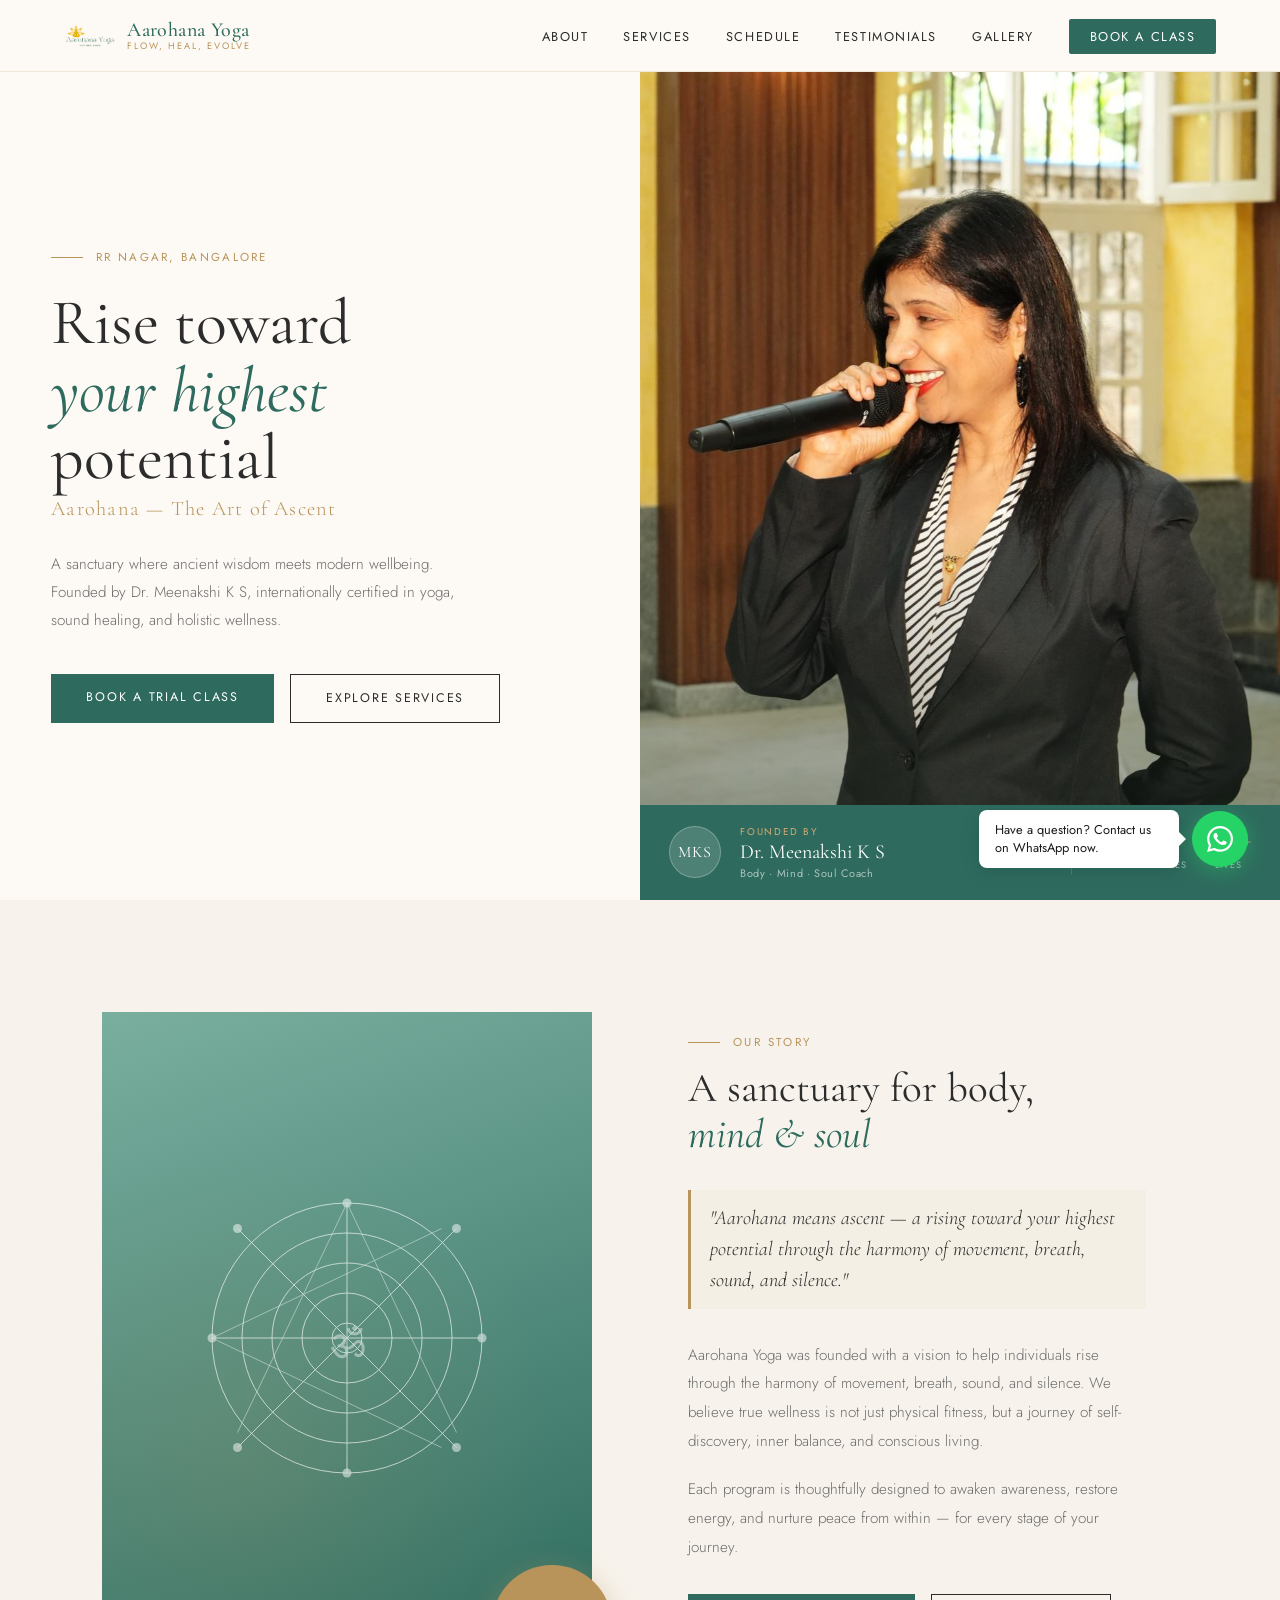
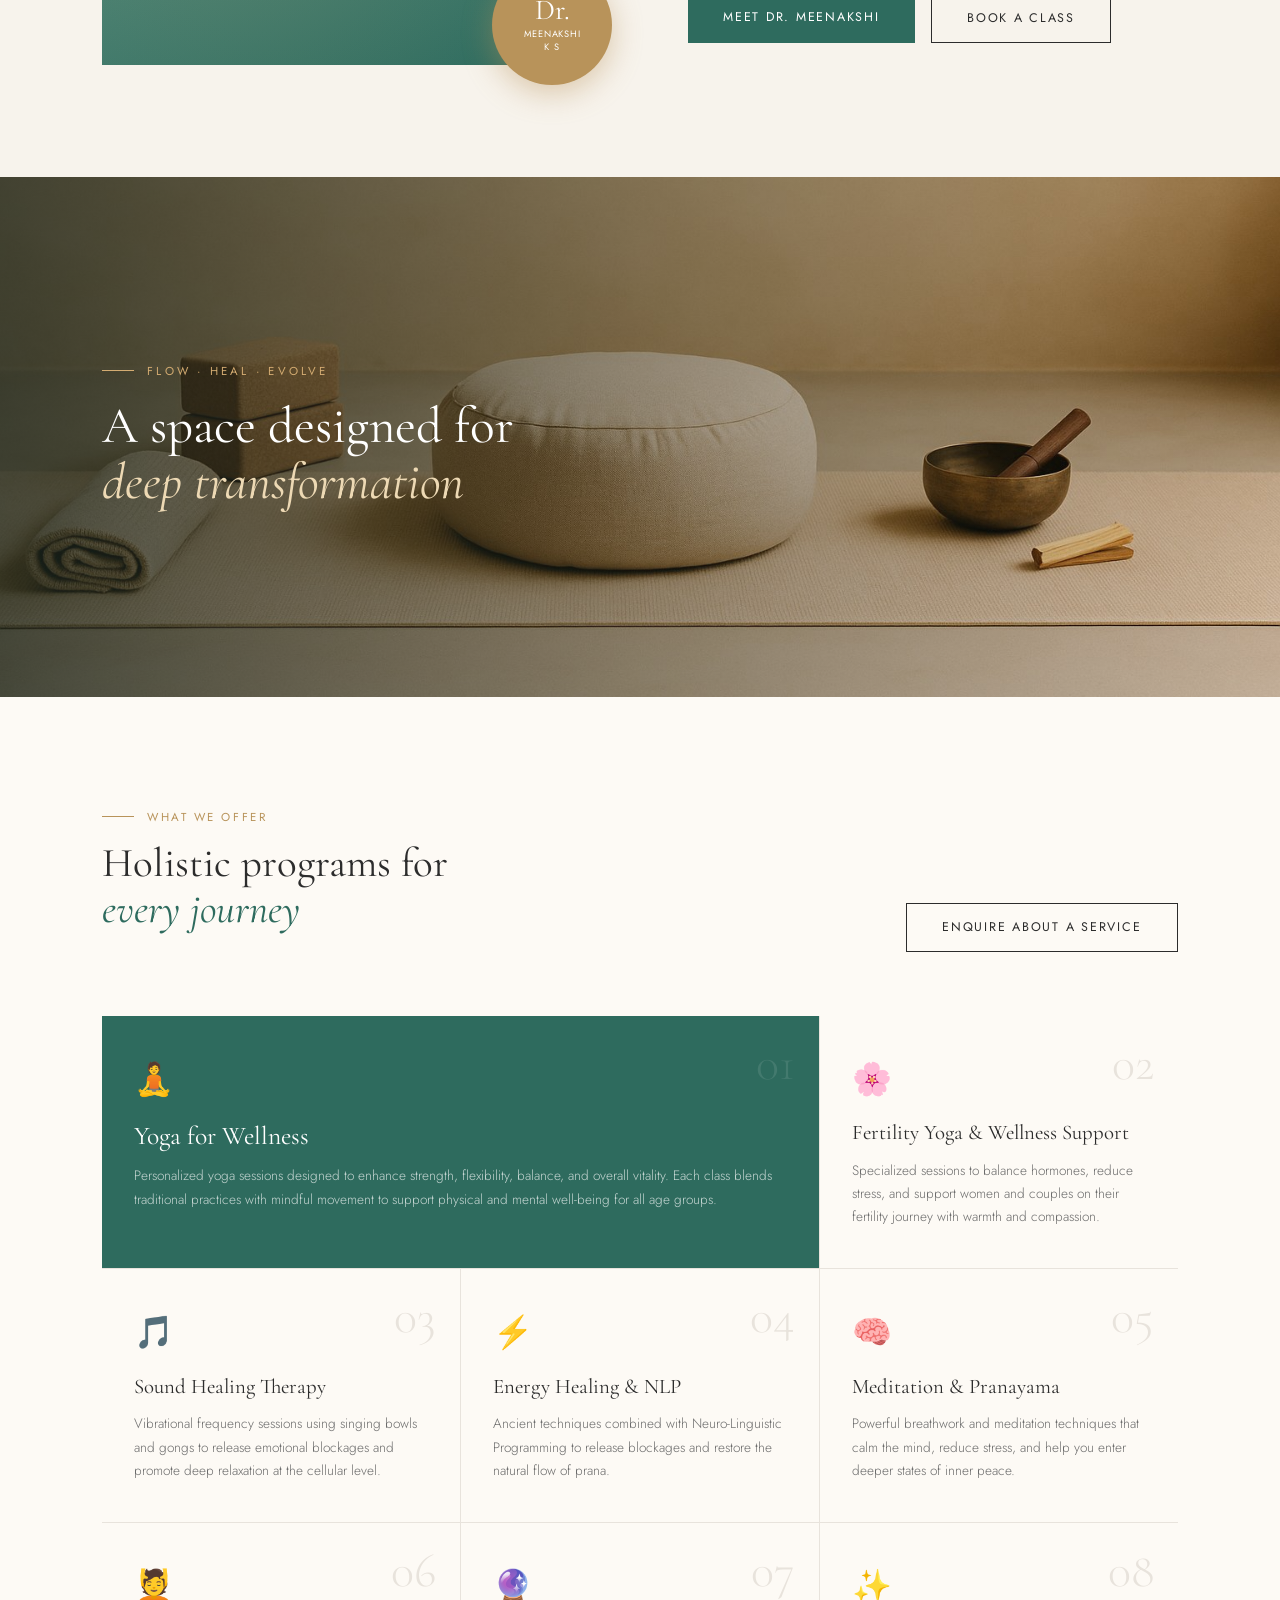
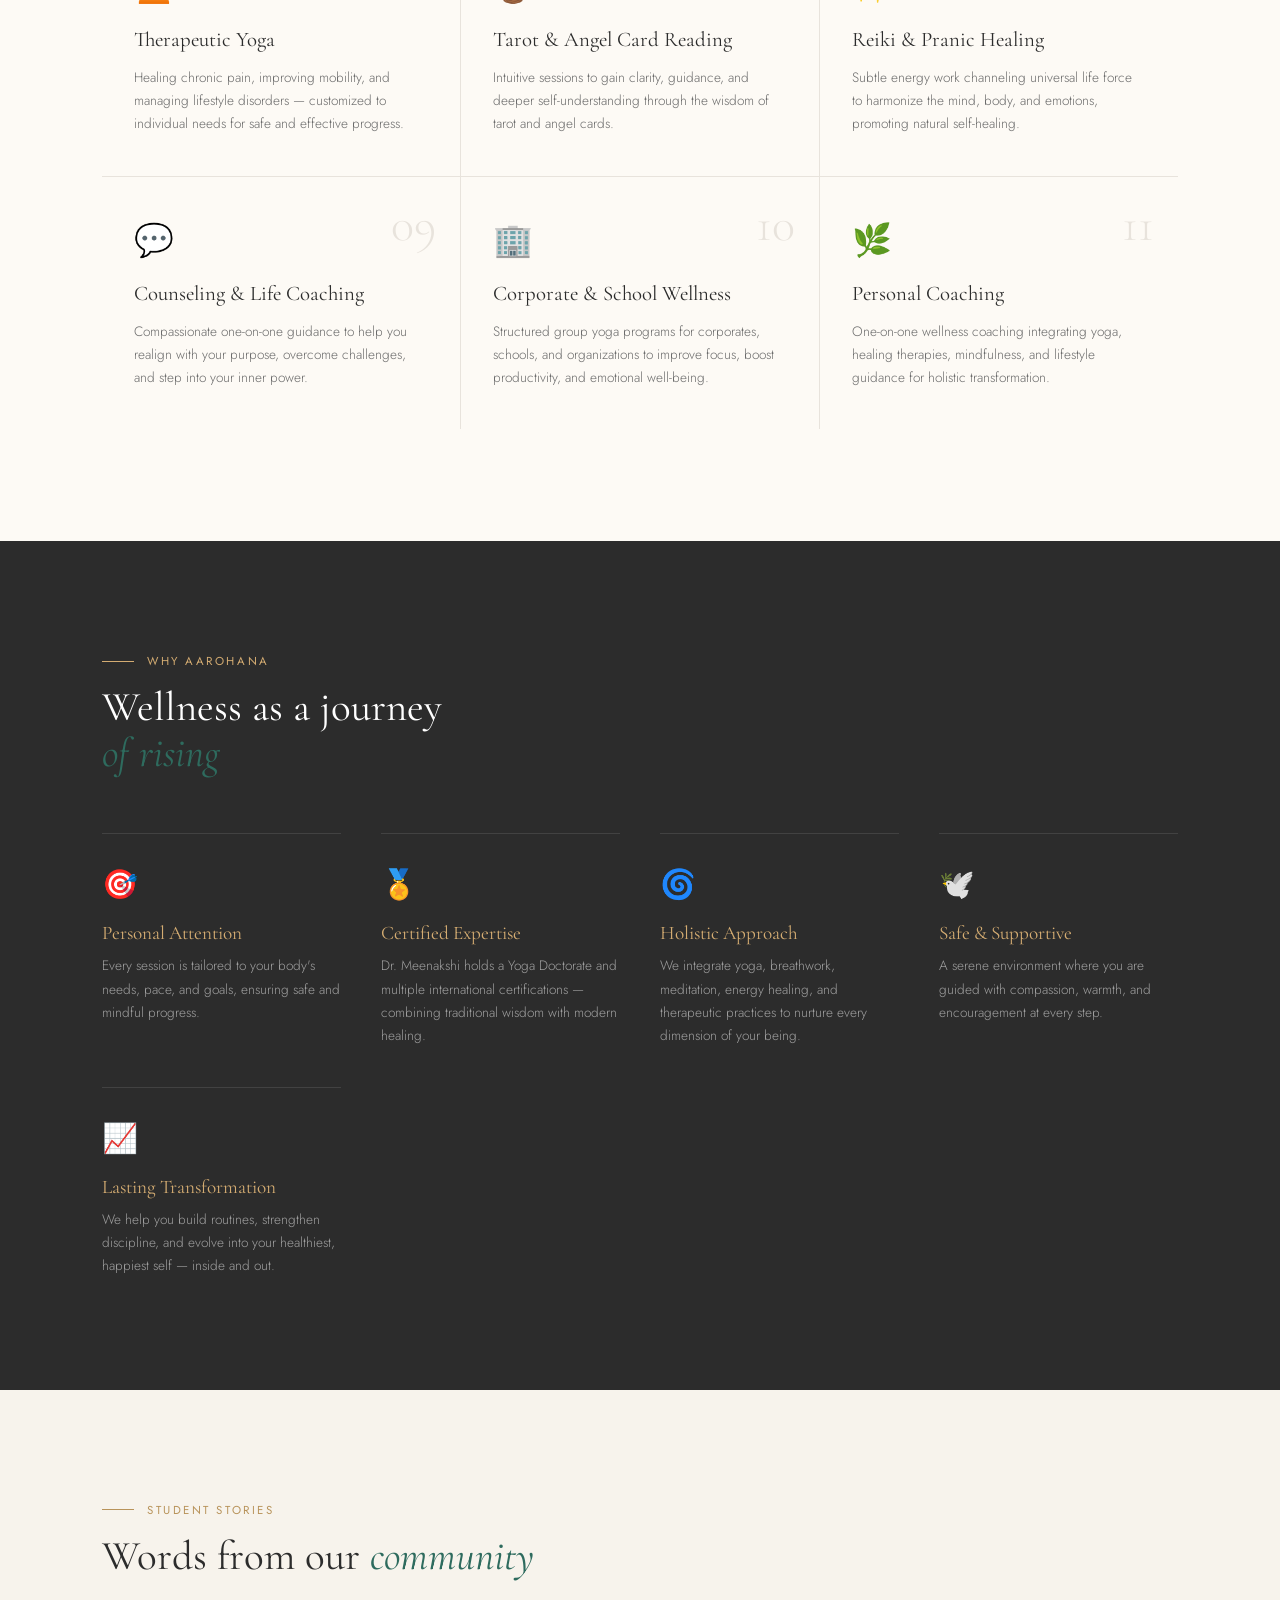
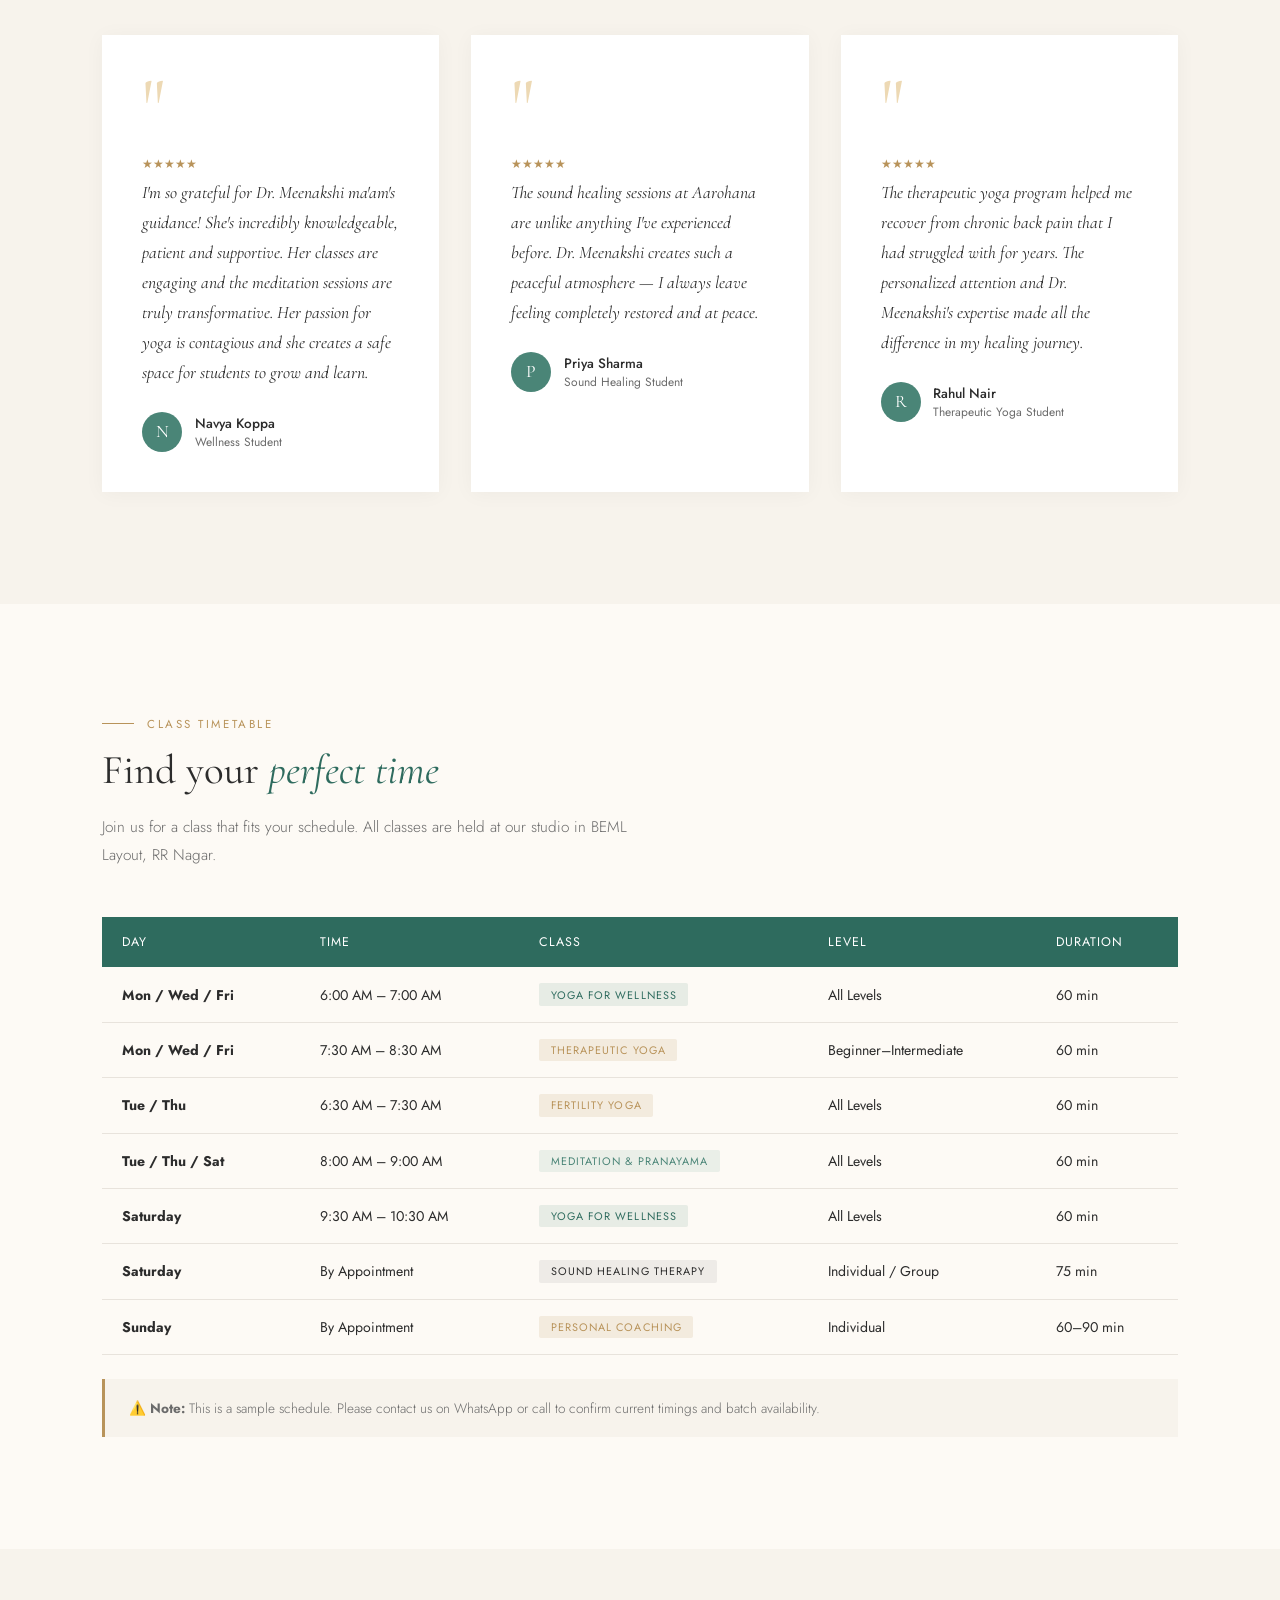
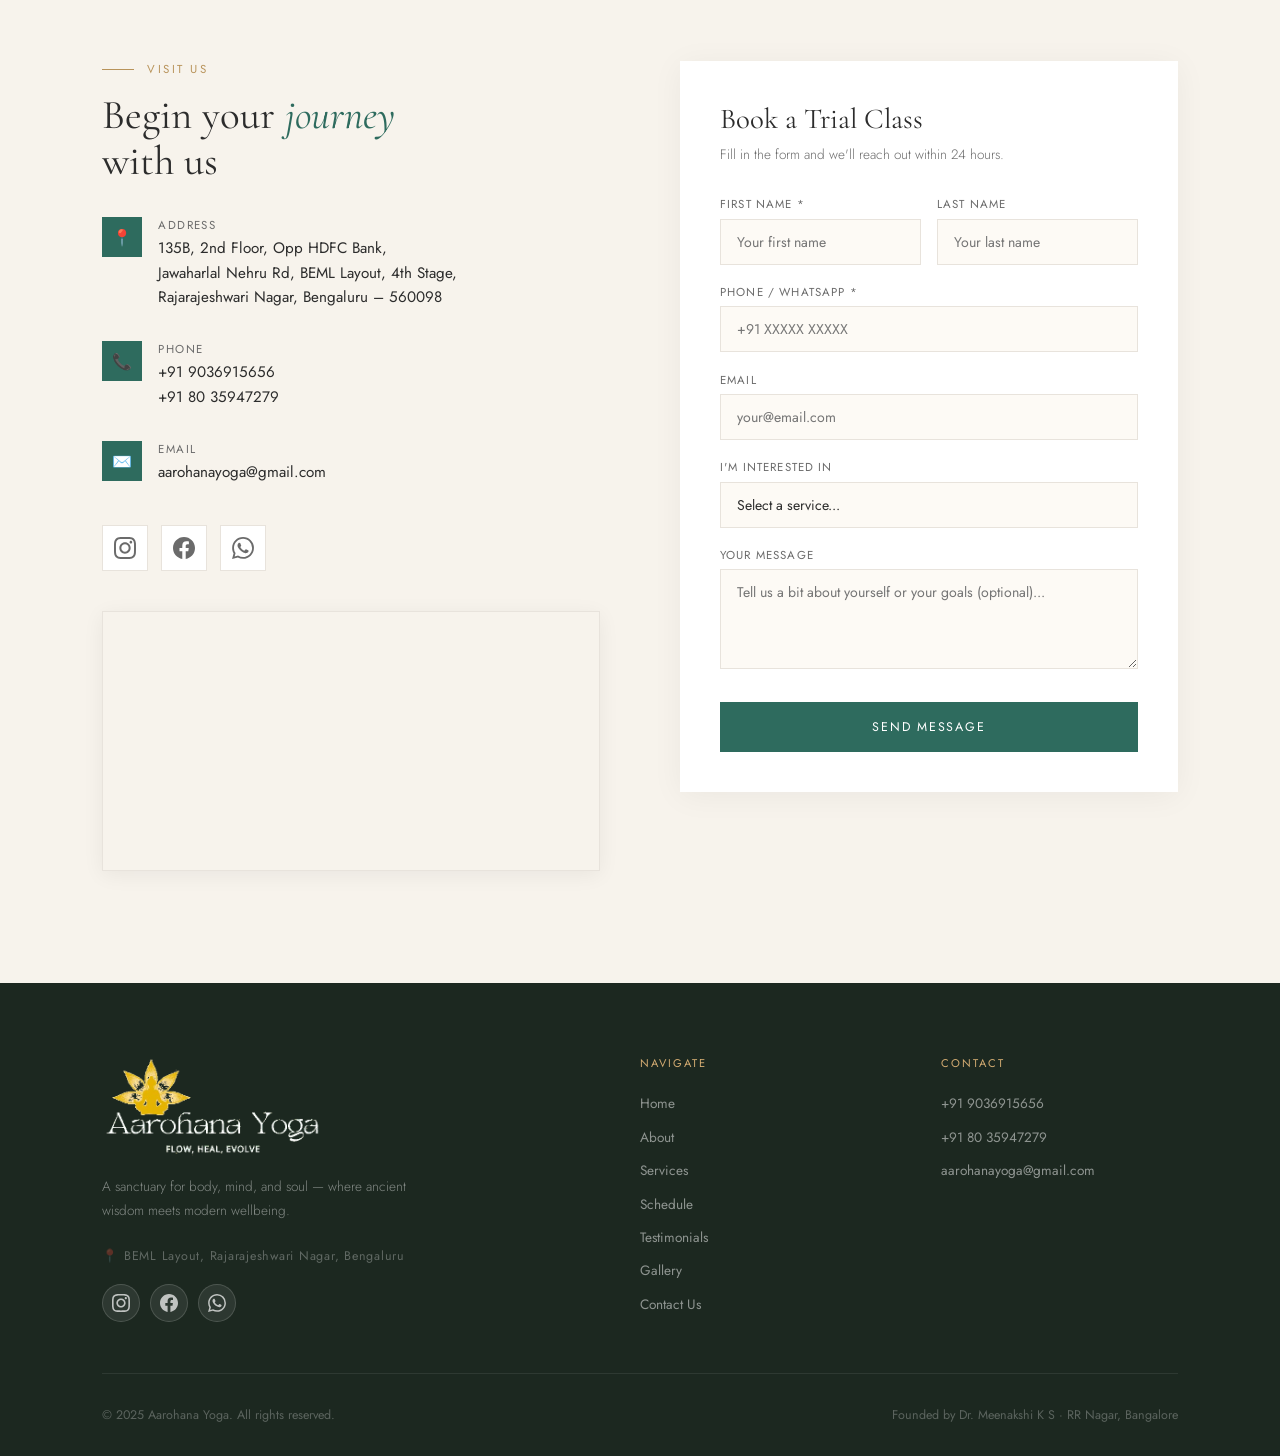
==== index.html @ 57bc8d22 "Add files via upload" ====
<!DOCTYPE html>
<html lang="en">
<head>
  <meta charset="UTF-8" />
  <meta name="viewport" content="width=device-width, initial-scale=1.0"/>
  <title>Aarohana Yoga | Yoga Studio in RR Nagar, Bangalore</title>
  <link rel="icon" type="image/x-icon" href="images/favicon.ico" />
  <link rel="apple-touch-icon" href="images/apple-touch-icon.png" />
  <meta name="description" content="Aarohana Yoga — a sanctuary for body, mind & soul in Rajarajeshwari Nagar, Bangalore. Founded by Dr. Meenakshi K S. Yoga, Sound Healing, Fertility Yoga, Meditation & more."/>
  <link rel="preconnect" href="https://fonts.googleapis.com"/>
  <link rel="preconnect" href="https://fonts.gstatic.com" crossorigin/>
  <link href="https://fonts.googleapis.com/css2?family=Cormorant+Garamond:ital,wght@0,300;0,400;0,500;0,600;1,300;1,400&family=Jost:wght@300;400;500&display=swap" rel="stylesheet"/>
  <link rel="stylesheet" href="css/main.css"/>
  <style>
    /* ── INDEX-SPECIFIC STYLES ── */

    /* HERO */
    #hero {
      min-height: 100vh;
      display: grid;
      grid-template-columns: 1fr 1fr;
      padding-top: 72px;
      position: relative;
      overflow: hidden;
    }
    .hero-left {
      display: flex; flex-direction: column;
      justify-content: center;
      padding: 6% 5% 6% 8%;
      position: relative; z-index: 2;
      background: var(--warm-white);
    }
    .hero-tag {
      font-size: 0.72rem; letter-spacing: 0.2em;
      text-transform: uppercase; color: var(--gold);
      margin-bottom: 1.5rem;
      display: flex; align-items: center; gap: 0.8rem;
    }
    .hero-tag::before { content:''; display:block; width:32px; height:1px; background:var(--gold); }
    .hero-title {
      font-size: clamp(3rem, 5vw, 5.2rem);
      line-height: 1.05; color: var(--charcoal); margin-bottom: 0.3rem;
    }
    .hero-title em { font-style: italic; color: var(--teal); }
    .hero-subtitle {
      font-family: var(--font-serif);
      font-size: clamp(1rem, 1.6vw, 1.4rem);
      color: var(--gold); letter-spacing: 0.06em;
      margin-bottom: 1.8rem; font-weight: 300;
    }
    .hero-desc {
      font-size: 0.95rem; line-height: 1.85;
      color: var(--mid-grey); max-width: 440px;
      margin-bottom: 2.5rem; font-weight: 300;
    }
    .hero-actions { display: flex; gap: 1rem; flex-wrap: wrap; }
    /* Hero right — stacked layout */
    .hero-right {
      position: relative; overflow: hidden;
      display: flex; flex-direction: column;
    }
    .hero-img-top {
      flex: 1; position: relative; overflow: hidden;
      min-height: 0;
    }
    .hero-img-top img {
      width: 100%; height: 100%; object-fit: cover; display: block;
    }
    .hero-img-overlay {
      position: absolute; inset: 0;
      background: linear-gradient(to bottom, transparent 60%, rgba(28,40,32,0.35) 100%);
    }
    .hero-founder-strip {
      background: var(--teal);
      padding: 1.2rem 1.8rem;
      flex-shrink: 0;
    }
    .hero-founder-inner {
      display: flex; align-items: center; gap: 1.2rem;
    }
    .hero-founder-avatar {
      width: 52px; height: 52px; border-radius: 50%;
      background: rgba(255,255,255,0.15);
      display: flex; align-items: center; justify-content: center;
      font-family: var(--font-serif); font-size: 1rem;
      color: white; flex-shrink: 0; letter-spacing: 0.05em;
      border: 1px solid rgba(255,255,255,0.25);
    }
    .hero-founder-info { flex: 1; }
    .hero-founder-label {
      font-size: 0.62rem; letter-spacing: 0.18em;
      text-transform: uppercase; color: var(--gold-light); margin-bottom: 0.15rem;
    }
    .hero-founder-name {
      font-family: var(--font-serif); font-size: 1.25rem;
      color: white; line-height: 1.1;
    }
    .hero-founder-sub {
      font-size: 0.68rem; color: rgba(255,255,255,0.6);
      letter-spacing: 0.06em; margin-top: 0.1rem;
    }
    .hero-founder-stats {
      display: flex; gap: 1.2rem; flex-shrink: 0;
      border-left: 1px solid rgba(255,255,255,0.15);
      padding-left: 1.2rem;
    }
    .hero-stat { text-align: center; }
    .hs-num {
      display: block; font-family: var(--font-serif);
      font-size: 1.3rem; color: var(--gold-light); line-height: 1;
    }
    .hs-lbl {
      font-size: 0.58rem; letter-spacing: 0.1em;
      text-transform: uppercase; color: rgba(255,255,255,0.55);
    }
    @keyframes floatUp {
      from { opacity:0; transform: translateY(20px); }
      to { opacity:1; transform: translateY(0); }
    }

    /* ABOUT */
    #about {
      background: var(--cream);
      display: grid; grid-template-columns: 1fr 1fr;
      gap: 6rem; align-items: center;
      padding: var(--section-pad);
    }
    .about-visual { position: relative; }
    .about-img-frame {
      width: 100%; aspect-ratio: 3/4;
      background: linear-gradient(160deg, var(--teal-light), var(--teal));
      position: relative; overflow: hidden;
      display: flex; align-items: center; justify-content: center;
    }
    .about-img-frame::after {
      content: '';
      position: absolute; inset: 0;
      background: radial-gradient(circle at 30% 70%, rgba(184,147,90,0.15) 0%, transparent 55%);
      pointer-events: none;
    }
    .about-mandala {
      width: 80%; max-width: 360px;
      opacity: 0.55;
      animation: slowSpin 70s linear infinite;
      position: relative; z-index: 2;
    }
    @keyframes slowSpin {
      from { transform: rotate(0deg); }
      to   { transform: rotate(360deg); }
    }
    .about-badge {
      position: absolute; bottom: -20px; right: -20px;
      width: 120px; height: 120px; background: var(--gold);
      border-radius: 50%;
      display: flex; flex-direction: column;
      align-items: center; justify-content: center;
      color: white; text-align: center;
      box-shadow: 0 8px 30px rgba(184,147,90,0.45);
    }
    .about-badge .big { font-family: var(--font-serif); font-size: 1.8rem; line-height: 1; }
    .about-badge .small { font-size: 0.58rem; letter-spacing: 0.08em; text-transform: uppercase; margin-top: 2px; }
    .about-content { padding-right: 2rem; }
    .about-content p {
      font-size: 0.95rem; line-height: 1.9;
      color: var(--mid-grey); margin-bottom: 1.2rem; font-weight: 300;
    }
    .about-highlight {
      border-left: 3px solid var(--gold);
      padding: 0.8rem 1.2rem; margin: 2rem 0;
      background: rgba(184,147,90,0.05);
    }
    .about-highlight p {
      font-family: var(--font-serif); font-size: 1.25rem;
      font-style: italic; color: var(--charcoal); line-height: 1.55; margin: 0;
    }

    /* SERVICES */
    #services { padding: var(--section-pad); background: var(--warm-white); }
    .services-header {
      display: flex; justify-content: space-between;
      align-items: flex-end; margin-bottom: 4rem;
    }
    .services-grid {
      display: grid; grid-template-columns: repeat(3, 1fr);
      gap: 1.5px; background: var(--light-grey);
    }
    .service-card {
      background: var(--warm-white); padding: 2.5rem 2rem;
      position: relative; overflow: hidden; transition: all 0.4s; cursor: default;
    }
    .service-card::before {
      content: ''; position: absolute; bottom: 0; left: 0;
      width: 0; height: 3px; background: var(--gold); transition: width 0.4s;
    }
    .service-card:hover { background: var(--cream); transform: translateY(-3px); box-shadow: 0 12px 40px rgba(0,0,0,0.07); }
    .service-card:hover::before { width: 100%; }
    .service-icon { font-size: 2rem; margin-bottom: 1.2rem; display: block; }
    .service-num {
      position: absolute; top: 1.5rem; right: 1.5rem;
      font-family: var(--font-serif); font-size: 3rem;
      color: var(--light-grey); font-weight: 300; line-height: 1; transition: color 0.4s;
    }
    .service-card:hover .service-num { color: var(--gold-pale); }
    .service-name {
      font-family: var(--font-serif); font-size: 1.3rem;
      color: var(--charcoal); margin-bottom: 0.8rem; line-height: 1.2;
    }
    .service-desc { font-size: 0.85rem; line-height: 1.7; color: var(--mid-grey); font-weight: 300; }
    .service-featured { grid-column: span 2; background: var(--teal); }
    .service-featured .service-name { color: white; font-size: 1.6rem; }
    .service-featured .service-desc { color: rgba(255,255,255,0.72); }
    .service-featured .service-num { color: rgba(255,255,255,0.1); }
    .service-featured:hover { background: var(--teal); transform: translateY(-3px); }
    .service-featured::before { background: var(--gold); }

    /* WHY */
    #why { padding: var(--section-pad); background: var(--charcoal); color: white; }
    #why .section-title { color: white; }
    #why .section-tag { color: var(--gold-light); }
    #why .section-tag::before { background: var(--gold-light); }
    .why-grid { display: grid; grid-template-columns: repeat(auto-fit, minmax(220px,1fr)); gap: 2.5rem; margin-top: 3.5rem; }
    .why-item { border-top: 1px solid rgba(255,255,255,0.1); padding-top: 1.8rem; }
    .why-icon { font-size: 1.8rem; margin-bottom: 1rem; display: block; }
    .why-title { font-family: var(--font-serif); font-size: 1.2rem; color: var(--gold-light); margin-bottom: 0.6rem; }
    .why-desc { font-size: 0.85rem; line-height: 1.7; color: rgba(255,255,255,0.55); font-weight: 300; }

    /* TESTIMONIALS */
    #testimonials { padding: var(--section-pad); background: var(--cream); }
    .testimonials-grid { display: grid; grid-template-columns: repeat(auto-fit, minmax(300px,1fr)); gap: 2rem; margin-top: 3.5rem; }
    .testimonial-card {
      background: white; padding: 2.5rem;
      box-shadow: 0 2px 20px rgba(0,0,0,0.04); transition: box-shadow 0.3s;
    }
    .testimonial-card:hover { box-shadow: 0 8px 40px rgba(0,0,0,0.08); }
    .quote-mark {
      font-family: var(--font-serif); font-size: 5rem;
      color: var(--gold-pale); line-height: 0.8; margin-bottom: 1rem; display: block;
    }
    .testimonial-text {
      font-family: var(--font-serif); font-size: 1.1rem;
      font-style: italic; line-height: 1.7; color: var(--charcoal); margin-bottom: 1.5rem;
    }
    .testimonial-author { display: flex; align-items: center; gap: 0.8rem; }
    .author-avatar {
      width: 40px; height: 40px; border-radius: 50%;
      background: var(--teal-mid);
      display: flex; align-items: center; justify-content: center;
      color: white; font-family: var(--font-serif); font-size: 1.1rem;
    }
    .author-name { font-size: 0.85rem; font-weight: 500; color: var(--charcoal); }
    .author-tag { font-size: 0.75rem; color: var(--mid-grey); }
    .stars { color: var(--gold); font-size: 0.75rem; margin-bottom: 0.3rem; }

    /* SCHEDULE */
    #schedule { padding: var(--section-pad); background: var(--warm-white); }
    .schedule-table { width: 100%; border-collapse: collapse; margin-top: 3rem; font-size: 0.88rem; }
    .schedule-table th {
      background: var(--teal); color: white; padding: 1rem 1.2rem;
      text-align: left; font-family: var(--font-sans); font-weight: 400;
      letter-spacing: 0.08em; font-size: 0.78rem; text-transform: uppercase;
    }
    .schedule-table td { padding: 1rem 1.2rem; border-bottom: 1px solid var(--light-grey); color: var(--charcoal); }
    .schedule-table tr:hover td { background: var(--cream); }
    .schedule-badge {
      display: inline-block; padding: 0.2rem 0.7rem;
      font-size: 0.68rem; letter-spacing: 0.1em; text-transform: uppercase; border-radius: 2px;
    }
    .badge-general    { background: rgba(46,107,94,0.1);  color: var(--teal); }
    .badge-therapeutic{ background: rgba(184,147,90,0.15); color: var(--gold); }
    .badge-meditation { background: rgba(74,133,119,0.1);  color: var(--teal-mid); }
    .badge-fertility  { background: rgba(184,147,90,0.15); color: var(--gold); }
    .badge-sound      { background: rgba(44,44,44,0.07);   color: var(--charcoal); }
    .schedule-note {
      margin-top: 1.5rem; padding: 1.2rem 1.5rem;
      background: var(--cream); border-left: 3px solid var(--gold);
      font-size: 0.85rem; color: var(--mid-grey); font-weight: 300;
    }

    /* CONTACT */
    #contact {
      padding: var(--section-pad); background: var(--cream);
      display: grid; grid-template-columns: 1fr 1fr; gap: 5rem; align-items: start;
    }
    .contact-info-item { display: flex; gap: 1rem; margin-bottom: 2rem; align-items: flex-start; }
    .contact-icon {
      width: 40px; height: 40px; background: var(--teal);
      display: flex; align-items: center; justify-content: center;
      color: white; font-size: 1rem; flex-shrink: 0;
    }
    .contact-label { font-size: 0.72rem; letter-spacing: 0.12em; text-transform: uppercase; color: var(--mid-grey); margin-bottom: 0.2rem; }
    .contact-value { font-size: 0.95rem; color: var(--charcoal); line-height: 1.6; }
    .contact-value a { color: var(--charcoal); text-decoration: none; transition: color 0.3s; }
    .contact-value a:hover { color: var(--gold); }
    .contact-social { display: flex; gap: 0.8rem; margin-top: 2.5rem; }
    .social-btn {
      width: 46px; height: 46px; background: white;
      display: flex; align-items: center; justify-content: center;
      text-decoration: none; transition: all 0.3s;
      border: 1px solid var(--light-grey);
      color: var(--mid-grey);
    }
    .social-btn:hover { transform: translateY(-3px); box-shadow: 0 6px 20px rgba(0,0,0,0.12); }
    .social-instagram:hover { background: #E1306C; color: white; border-color: #E1306C; }
    .social-facebook:hover  { background: #1877F2; color: white; border-color: #1877F2; }
    .social-whatsapp:hover  { background: #25D366; color: white; border-color: #25D366; }
    .map-embed { margin-top: 2.5rem; height: 260px; overflow: hidden; border: 1px solid var(--light-grey); box-shadow: 0 4px 20px rgba(0,0,0,0.06); }
    .contact-form { background: white; padding: 2.5rem; box-shadow: 0 4px 30px rgba(0,0,0,0.05); }
    .form-title { font-family: var(--font-serif); font-size: 1.8rem; color: var(--charcoal); margin-bottom: 0.5rem; }
    .form-subtitle { font-size: 0.85rem; color: var(--mid-grey); margin-bottom: 2rem; font-weight: 300; }
    .form-row { display: grid; grid-template-columns: 1fr 1fr; gap: 1rem; }
    .form-group { margin-bottom: 1.2rem; }
    .form-group label { display: block; font-size: 0.72rem; letter-spacing: 0.1em; text-transform: uppercase; color: var(--mid-grey); margin-bottom: 0.4rem; }
    .form-group input,
    .form-group select,
    .form-group textarea {
      width: 100%; padding: 0.75rem 1rem;
      border: 1px solid var(--light-grey); background: var(--warm-white);
      font-family: var(--font-sans); font-size: 0.88rem; color: var(--charcoal);
      outline: none; transition: border-color 0.3s; appearance: none;
    }
    .form-group input:focus,
    .form-group select:focus,
    .form-group textarea:focus { border-color: var(--teal-mid); }
    .form-group textarea { resize: vertical; min-height: 100px; }
    .form-submit {
      width: 100%; background: var(--teal); color: white; padding: 1rem;
      font-family: var(--font-sans); font-size: 0.78rem; letter-spacing: 0.14em;
      text-transform: uppercase; border: none; cursor: pointer; transition: background 0.3s; margin-top: 0.5rem;
    }
    .form-submit:hover { background: var(--gold); }

    /* RESPONSIVE */
    @media (max-width: 900px) {
      #hero { grid-template-columns: 1fr; min-height: auto; }
      .hero-right { height: auto; }
      .hero-img-top { height: 320px; }
      .hero-founder-stats { display: none; }
      .hero-left { padding: 3rem 5%; }
      #about { grid-template-columns: 1fr; gap: 3rem; padding: var(--section-pad-sm); }
      .about-visual { max-width: 320px; }
      .about-content { padding-right: 0; }
      #contact { grid-template-columns: 1fr; }
      .services-grid { grid-template-columns: 1fr 1fr; }
      .service-featured { grid-column: span 2; }
      .services-header { flex-direction: column; align-items: flex-start; gap: 1.5rem; }
      #services, #why, #testimonials, #schedule, #contact { padding: var(--section-pad-sm); }
    }
    @media (max-width: 600px) {
      .services-grid { grid-template-columns: 1fr; }
      .service-featured { grid-column: span 1; }
      .form-row { grid-template-columns: 1fr; }
      .hero-stats { display: none; }
    }

    /* About mandala */
    .about-mandala {
      width: 75%;
      max-width: 300px;
      opacity: 0.7;
      animation: slowRotate 60s linear infinite;
      position: relative;
      z-index: 2;
    }
    @keyframes slowRotate {
      from { transform: rotate(0deg); }
      to   { transform: rotate(360deg); }
    }

    /* Lifestyle banner */
    .lifestyle-banner {
      position: relative;
      height: 520px;
      overflow: hidden;
    }
    .lifestyle-banner img {
      width: 100%;
      height: 100%;
      object-fit: cover;
      object-position: center 60%;
      display: block;
    }
    .lifestyle-banner-overlay {
      position: absolute;
      inset: 0;
      background: linear-gradient(
        to right,
        rgba(28, 40, 32, 0.72) 0%,
        rgba(28, 40, 32, 0.35) 50%,
        rgba(28, 40, 32, 0.05) 100%
      );
      display: flex;
      align-items: center;
      padding: 0 8%;
    }
    .lifestyle-banner-text { max-width: 520px; }
    .banner-tag {
      font-size: 0.72rem;
      letter-spacing: 0.28em;
      text-transform: uppercase;
      color: var(--gold-light);
      margin-bottom: 1.2rem;
      display: flex;
      align-items: center;
      gap: 0.8rem;
    }
    .banner-tag::before {
      content: '';
      display: block;
      width: 32px;
      height: 1px;
      background: var(--gold-light);
    }
    .banner-title {
      font-family: var(--font-serif);
      font-size: clamp(2.2rem, 4vw, 3.8rem);
      color: white;
      line-height: 1.1;
    }
    .banner-title em {
      font-style: italic;
      color: var(--gold-pale);
    }
    @media (max-width: 900px) {
      .lifestyle-banner { height: 360px; }
      .lifestyle-banner-overlay { padding: 0 5%; }
    }
    @media (max-width: 600px) {
      .lifestyle-banner { height: 280px; }
      .banner-title { font-size: 1.8rem; }
    }
    /* WhatsApp float */
    .wa-wrapper {
      position: fixed;
      bottom: 2rem; right: 2rem;
      z-index: 999;
      display: flex;
      align-items: center;
      gap: 0;
    }
    .wa-float {
      width: 56px; height: 56px;
      background: #25D366;
      border-radius: 50%;
      display: flex; align-items: center; justify-content: center;
      text-decoration: none;
      box-shadow: 0 4px 20px rgba(37,211,102,0.4);
      transition: transform 0.3s, box-shadow 0.3s;
      animation: waPulse 2.5s infinite;
      flex-shrink: 0;
      position: relative;
      z-index: 2;
    }
    .wa-float:hover { transform: scale(1.1); box-shadow: 0 6px 28px rgba(37,211,102,0.55); animation: none; }
    @keyframes waPulse {
      0%, 100% { box-shadow: 0 4px 20px rgba(37,211,102,0.4); }
      50%       { box-shadow: 0 4px 32px rgba(37,211,102,0.65); }
    }
    /* Tooltip bubble */
    .wa-tooltip {
      position: relative;
      background: white;
      color: #1a1a1a;
      font-family: 'Jost', sans-serif;
      font-size: 0.8rem;
      font-weight: 400;
      line-height: 1.4;
      padding: 0.7rem 1rem;
      border-radius: 8px;
      box-shadow: 0 4px 20px rgba(0,0,0,0.12);
      max-width: 200px;
      margin-right: 0.8rem;
      opacity: 0;
      transform: translateX(10px);
      pointer-events: none;
      transition: opacity 0.4s ease, transform 0.4s ease;
    }
    .wa-tooltip.visible {
      opacity: 1;
      transform: translateX(0);
    }
    .wa-tooltip-arrow {
      position: absolute;
      right: -7px;
      top: 50%;
      transform: translateY(-50%);
      width: 0; height: 0;
      border-top: 7px solid transparent;
      border-bottom: 7px solid transparent;
      border-left: 7px solid white;
    }
  </style>
</head>
<body>

<nav id="navbar">
  <a href="index.html" class="nav-logo">
    <img src="[data-uri]" alt="Aarohana Yoga" />
    <div class="nav-brand-text">
      <span class="nav-brand-name">Aarohana Yoga</span>
      <span class="nav-brand-tagline">Flow, Heal, Evolve</span>
    </div>
  </a>
  <ul class="nav-links">
    <li><a href="pages/about.html">About</a></li>
    <li><a href="index.html#services">Services</a></li>
    <li><a href="index.html#schedule">Schedule</a></li>
    <li><a href="index.html#testimonials">Testimonials</a></li>
    <li><a href="pages/gallery.html">Gallery</a></li>
    <li><a href="index.html#contact" class="nav-cta">Book a Class</a></li>
  </ul>
  <div class="hamburger" id="hamburger"><span></span><span></span><span></span></div>
</nav>
<div class="mobile-menu" id="mobileMenu">
  <a href="index.html">Home</a>
  <a href="pages/about.html">About</a>
  <a href="index.html#services">Services</a>
  <a href="index.html#schedule">Schedule</a>
  <a href="index.html#testimonials">Testimonials</a>
  <a href="pages/gallery.html">Gallery</a>
  <a href="index.html#contact">Book a Class</a>
</div>

<!-- HERO -->
<section id="hero">
  <div class="hero-left">
    <div class="hero-tag">RR Nagar, Bangalore</div>
    <h1 class="hero-title">Rise toward<br><em>your highest</em><br>potential</h1>
    <p class="hero-subtitle">Aarohana — The Art of Ascent</p>
    <p class="hero-desc">A sanctuary where ancient wisdom meets modern wellbeing. Founded by Dr. Meenakshi K S, internationally certified in yoga, sound healing, and holistic wellness.</p>
    <div class="hero-actions">
      <a href="#contact" class="btn-primary">Book a Trial Class</a>
      <a href="#services" class="btn-outline">Explore Services</a>
    </div>
  </div>
  <div class="hero-right">
    <!-- Top: lifestyle hero image -->
    <div class="hero-img-top">
      <img src="images/meenakshi.jpeg" alt="Aarohana Yoga healing environment" />
      <div class="hero-img-overlay"></div>
    </div>
    <!-- Bottom: founder card -->
    <div class="hero-founder-strip">
      <div class="hero-founder-inner">
        <div class="hero-founder-avatar">MKS</div>
        <div class="hero-founder-info">
          <div class="hero-founder-label">Founded by</div>
          <div class="hero-founder-name">Dr. Meenakshi K S</div>
          <div class="hero-founder-sub">Body · Mind · Soul Coach</div>
        </div>
        <div class="hero-founder-stats">
          <div class="hero-stat"><span class="hs-num">25+</span><span class="hs-lbl">Years</span></div>
          <div class="hero-stat"><span class="hs-num">11</span><span class="hs-lbl">Services</span></div>
          <div class="hero-stat"><span class="hs-num">1000+</span><span class="hs-lbl">Lives</span></div>
        </div>
      </div>
    </div>
  </div>
</section>

<!-- ABOUT -->
<section id="about">
  <div class="about-visual reveal">
    <div class="about-img-frame">
      <svg class="about-mandala" viewBox="0 0 200 200" xmlns="http://www.w3.org/2000/svg">
        <circle cx="100" cy="100" r="90" fill="none" stroke="white" stroke-width="0.6"/>
        <circle cx="100" cy="100" r="70" fill="none" stroke="white" stroke-width="0.6"/>
        <circle cx="100" cy="100" r="50" fill="none" stroke="white" stroke-width="0.6"/>
        <circle cx="100" cy="100" r="30" fill="none" stroke="white" stroke-width="0.6"/>
        <circle cx="100" cy="100" r="10" fill="none" stroke="white" stroke-width="0.6"/>
        <line x1="100" y1="10" x2="100" y2="190" stroke="white" stroke-width="0.6"/>
        <line x1="10" y1="100" x2="190" y2="100" stroke="white" stroke-width="0.6"/>
        <line x1="27" y1="27" x2="173" y2="173" stroke="white" stroke-width="0.6"/>
        <line x1="173" y1="27" x2="27" y2="173" stroke="white" stroke-width="0.6"/>
        <line x1="100" y1="10" x2="173" y2="163" stroke="white" stroke-width="0.4"/>
        <line x1="100" y1="10" x2="27" y2="163" stroke="white" stroke-width="0.4"/>
        <line x1="10" y1="100" x2="163" y2="27" stroke="white" stroke-width="0.4"/>
        <line x1="10" y1="100" x2="163" y2="173" stroke="white" stroke-width="0.4"/>
        <circle cx="100" cy="10" r="3" fill="white" opacity="0.7"/>
        <circle cx="100" cy="190" r="3" fill="white" opacity="0.7"/>
        <circle cx="10" cy="100" r="3" fill="white" opacity="0.7"/>
        <circle cx="190" cy="100" r="3" fill="white" opacity="0.7"/>
        <circle cx="27" cy="27" r="3" fill="white" opacity="0.7"/>
        <circle cx="173" cy="27" r="3" fill="white" opacity="0.7"/>
        <circle cx="27" cy="173" r="3" fill="white" opacity="0.7"/>
        <circle cx="173" cy="173" r="3" fill="white" opacity="0.7"/>
        <text x="100" y="113" text-anchor="middle" font-size="28" font-family="serif" fill="white" opacity="0.6">ॐ</text>
      </svg>
    </div>
    <div class="about-badge">
      <span class="big">Dr.</span>
      <span class="small">Meenakshi<br>K S</span>
    </div>
  </div>
  <div class="about-content reveal">
    <div class="section-tag">Our Story</div>
    <h2 class="section-title">A sanctuary for body,<br><em>mind & soul</em></h2>
    <div class="about-highlight">
      <p>"Aarohana means ascent — a rising toward your highest potential through the harmony of movement, breath, sound, and silence."</p>
    </div>
    <p>Aarohana Yoga was founded with a vision to help individuals rise through the harmony of movement, breath, sound, and silence. We believe true wellness is not just physical fitness, but a journey of self-discovery, inner balance, and conscious living.</p>
    <p>Each program is thoughtfully designed to awaken awareness, restore energy, and nurture peace from within — for every stage of your journey.</p>
    <div style="display:flex; gap:1rem; flex-wrap:wrap; margin-top:2rem;">
      <a href="pages/about.html" class="btn-primary">Meet Dr. Meenakshi</a>
      <a href="#contact" class="btn-outline">Book a Class</a>
    </div>
  </div>
</section>

<!-- LIFESTYLE BANNER -->
<div class="lifestyle-banner">
  <img src="images/hero-lifestyle.png" alt="Aarohana Yoga — healing environment" />
  <div class="lifestyle-banner-overlay">
    <div class="lifestyle-banner-text reveal">
      <div class="banner-tag">Flow · Heal · Evolve</div>
      <h2 class="banner-title">A space designed for<br><em>deep transformation</em></h2>
    </div>
  </div>
</div>

<!-- SERVICES -->
<section id="services">
  <div class="services-header reveal">
    <div>
      <div class="section-tag">What We Offer</div>
      <h2 class="section-title">Holistic programs for<br><em>every journey</em></h2>
    </div>
    <a href="#contact" class="btn-outline">Enquire About a Service</a>
  </div>
  <div class="services-grid reveal">
    <div class="service-card service-featured">
      <span class="service-num">01</span>
      <span class="service-icon">🧘</span>
      <div class="service-name">Yoga for Wellness</div>
      <p class="service-desc">Personalized yoga sessions designed to enhance strength, flexibility, balance, and overall vitality. Each class blends traditional practices with mindful movement to support physical and mental well-being for all age groups.</p>
    </div>
    <div class="service-card"><span class="service-num">02</span><span class="service-icon">🌸</span><div class="service-name">Fertility Yoga & Wellness Support</div><p class="service-desc">Specialized sessions to balance hormones, reduce stress, and support women and couples on their fertility journey with warmth and compassion.</p></div>
    <div class="service-card"><span class="service-num">03</span><span class="service-icon">🎵</span><div class="service-name">Sound Healing Therapy</div><p class="service-desc">Vibrational frequency sessions using singing bowls and gongs to release emotional blockages and promote deep relaxation at the cellular level.</p></div>
    <div class="service-card"><span class="service-num">04</span><span class="service-icon">⚡</span><div class="service-name">Energy Healing & NLP</div><p class="service-desc">Ancient techniques combined with Neuro-Linguistic Programming to release blockages and restore the natural flow of prana.</p></div>
    <div class="service-card"><span class="service-num">05</span><span class="service-icon">🧠</span><div class="service-name">Meditation & Pranayama</div><p class="service-desc">Powerful breathwork and meditation techniques that calm the mind, reduce stress, and help you enter deeper states of inner peace.</p></div>
    <div class="service-card"><span class="service-num">06</span><span class="service-icon">💆</span><div class="service-name">Therapeutic Yoga</div><p class="service-desc">Healing chronic pain, improving mobility, and managing lifestyle disorders — customized to individual needs for safe and effective progress.</p></div>
    <div class="service-card"><span class="service-num">07</span><span class="service-icon">🔮</span><div class="service-name">Tarot & Angel Card Reading</div><p class="service-desc">Intuitive sessions to gain clarity, guidance, and deeper self-understanding through the wisdom of tarot and angel cards.</p></div>
    <div class="service-card"><span class="service-num">08</span><span class="service-icon">✨</span><div class="service-name">Reiki & Pranic Healing</div><p class="service-desc">Subtle energy work channeling universal life force to harmonize the mind, body, and emotions, promoting natural self-healing.</p></div>
    <div class="service-card"><span class="service-num">09</span><span class="service-icon">💬</span><div class="service-name">Counseling & Life Coaching</div><p class="service-desc">Compassionate one-on-one guidance to help you realign with your purpose, overcome challenges, and step into your inner power.</p></div>
    <div class="service-card"><span class="service-num">10</span><span class="service-icon">🏢</span><div class="service-name">Corporate & School Wellness</div><p class="service-desc">Structured group yoga programs for corporates, schools, and organizations to improve focus, boost productivity, and emotional well-being.</p></div>
    <div class="service-card"><span class="service-num">11</span><span class="service-icon">🌿</span><div class="service-name">Personal Coaching</div><p class="service-desc">One-on-one wellness coaching integrating yoga, healing therapies, mindfulness, and lifestyle guidance for holistic transformation.</p></div>
  </div>
</section>

<!-- WHY CHOOSE -->
<section id="why">
  <div class="reveal">
    <div class="section-tag">Why Aarohana</div>
    <h2 class="section-title">Wellness as a journey<br><em>of rising</em></h2>
  </div>
  <div class="why-grid reveal">
    <div class="why-item"><span class="why-icon">🎯</span><div class="why-title">Personal Attention</div><p class="why-desc">Every session is tailored to your body's needs, pace, and goals, ensuring safe and mindful progress.</p></div>
    <div class="why-item"><span class="why-icon">🏅</span><div class="why-title">Certified Expertise</div><p class="why-desc">Dr. Meenakshi holds a Yoga Doctorate and multiple international certifications — combining traditional wisdom with modern healing.</p></div>
    <div class="why-item"><span class="why-icon">🌀</span><div class="why-title">Holistic Approach</div><p class="why-desc">We integrate yoga, breathwork, meditation, energy healing, and therapeutic practices to nurture every dimension of your being.</p></div>
    <div class="why-item"><span class="why-icon">🕊️</span><div class="why-title">Safe & Supportive</div><p class="why-desc">A serene environment where you are guided with compassion, warmth, and encouragement at every step.</p></div>
    <div class="why-item"><span class="why-icon">📈</span><div class="why-title">Lasting Transformation</div><p class="why-desc">We help you build routines, strengthen discipline, and evolve into your healthiest, happiest self — inside and out.</p></div>
  </div>
</section>

<!-- TESTIMONIALS -->
<section id="testimonials">
  <div class="reveal">
    <div class="section-tag">Student Stories</div>
    <h2 class="section-title">Words from our <em>community</em></h2>
  </div>
  <div class="testimonials-grid reveal">
    <div class="testimonial-card">
      <span class="quote-mark">"</span>
      <div class="stars">★★★★★</div>
      <p class="testimonial-text">I'm so grateful for Dr. Meenakshi ma'am's guidance! She's incredibly knowledgeable, patient and supportive. Her classes are engaging and the meditation sessions are truly transformative. Her passion for yoga is contagious and she creates a safe space for students to grow and learn.</p>
      <div class="testimonial-author"><div class="author-avatar">N</div><div><div class="author-name">Navya Koppa</div><div class="author-tag">Wellness Student</div></div></div>
    </div>
    <div class="testimonial-card">
      <span class="quote-mark">"</span>
      <div class="stars">★★★★★</div>
      <p class="testimonial-text">The sound healing sessions at Aarohana are unlike anything I've experienced before. Dr. Meenakshi creates such a peaceful atmosphere — I always leave feeling completely restored and at peace.</p>
      <div class="testimonial-author"><div class="author-avatar">P</div><div><div class="author-name">Priya Sharma</div><div class="author-tag">Sound Healing Student</div></div></div>
    </div>
    <div class="testimonial-card">
      <span class="quote-mark">"</span>
      <div class="stars">★★★★★</div>
      <p class="testimonial-text">The therapeutic yoga program helped me recover from chronic back pain that I had struggled with for years. The personalized attention and Dr. Meenakshi's expertise made all the difference in my healing journey.</p>
      <div class="testimonial-author"><div class="author-avatar">R</div><div><div class="author-name">Rahul Nair</div><div class="author-tag">Therapeutic Yoga Student</div></div></div>
    </div>
  </div>
</section>

<!-- SCHEDULE -->
<section id="schedule">
  <div class="reveal">
    <div class="section-tag">Class Timetable</div>
    <h2 class="section-title">Find your <em>perfect time</em></h2>
    <p class="section-lead">Join us for a class that fits your schedule. All classes are held at our studio in BEML Layout, RR Nagar.</p>
  </div>
  <table class="schedule-table reveal">
    <thead>
      <tr><th>Day</th><th>Time</th><th>Class</th><th>Level</th><th>Duration</th></tr>
    </thead>
    <tbody>
      <tr><td><strong>Mon / Wed / Fri</strong></td><td>6:00 AM – 7:00 AM</td><td><span class="schedule-badge badge-general">Yoga for Wellness</span></td><td>All Levels</td><td>60 min</td></tr>
      <tr><td><strong>Mon / Wed / Fri</strong></td><td>7:30 AM – 8:30 AM</td><td><span class="schedule-badge badge-therapeutic">Therapeutic Yoga</span></td><td>Beginner–Intermediate</td><td>60 min</td></tr>
      <tr><td><strong>Tue / Thu</strong></td><td>6:30 AM – 7:30 AM</td><td><span class="schedule-badge badge-fertility">Fertility Yoga</span></td><td>All Levels</td><td>60 min</td></tr>
      <tr><td><strong>Tue / Thu / Sat</strong></td><td>8:00 AM – 9:00 AM</td><td><span class="schedule-badge badge-meditation">Meditation & Pranayama</span></td><td>All Levels</td><td>60 min</td></tr>
      <tr><td><strong>Saturday</strong></td><td>9:30 AM – 10:30 AM</td><td><span class="schedule-badge badge-general">Yoga for Wellness</span></td><td>All Levels</td><td>60 min</td></tr>
      <tr><td><strong>Saturday</strong></td><td>By Appointment</td><td><span class="schedule-badge badge-sound">Sound Healing Therapy</span></td><td>Individual / Group</td><td>75 min</td></tr>
      <tr><td><strong>Sunday</strong></td><td>By Appointment</td><td><span class="schedule-badge badge-therapeutic">Personal Coaching</span></td><td>Individual</td><td>60–90 min</td></tr>
    </tbody>
  </table>
  <div class="schedule-note reveal">⚠️ <strong>Note:</strong> This is a sample schedule. Please contact us on WhatsApp or call to confirm current timings and batch availability.</div>
</section>

<!-- CONTACT -->
<section id="contact">
  <div class="reveal">
    <div class="section-tag">Visit Us</div>
    <h2 class="section-title">Begin your <em>journey</em><br>with us</h2>
    <div class="contact-info-item" style="margin-top:2rem">
      <div class="contact-icon">📍</div>
      <div><div class="contact-label">Address</div><div class="contact-value">135B, 2nd Floor, Opp HDFC Bank,<br>Jawaharlal Nehru Rd, BEML Layout, 4th Stage,<br>Rajarajeshwari Nagar, Bengaluru – 560098</div></div>
    </div>
    <div class="contact-info-item">
      <div class="contact-icon">📞</div>
      <div><div class="contact-label">Phone</div><div class="contact-value"><a href="tel:+919036915656">+91 9036915656</a><br><a href="tel:+918035947279">+91 80 35947279</a></div></div>
    </div>
    <div class="contact-info-item">
      <div class="contact-icon">✉️</div>
      <div><div class="contact-label">Email</div><div class="contact-value"><a href="mailto:aarohanayoga@gmail.com">aarohanayoga@gmail.com</a></div></div>
    </div>
    <div class="contact-social">
      <a href="https://www.instagram.com/aarohanayoga" target="_blank" class="social-btn social-instagram" title="Instagram">
        <svg xmlns="http://www.w3.org/2000/svg" viewBox="0 0 24 24" width="22" height="22" fill="currentColor">
  <path d="M12 2.163c3.204 0 3.584.012 4.85.07 3.252.148 4.771 1.691 4.919 4.919.058 1.265.069 1.645.069 4.849 0 3.205-.012 3.584-.069 4.849-.149 3.225-1.664 4.771-4.919 4.919-1.266.058-1.644.07-4.85.07-3.204 0-3.584-.012-4.849-.07-3.26-.149-4.771-1.699-4.919-4.92-.058-1.265-.07-1.644-.07-4.849 0-3.204.013-3.583.07-4.849.149-3.227 1.664-4.771 4.919-4.919 1.266-.057 1.645-.069 4.849-.069zm0-2.163c-3.259 0-3.667.014-4.947.072-4.358.2-6.78 2.618-6.98 6.98-.059 1.281-.073 1.689-.073 4.948 0 3.259.014 3.668.072 4.948.2 4.358 2.618 6.78 6.98 6.98 1.281.058 1.689.072 4.948.072 3.259 0 3.668-.014 4.948-.072 4.354-.2 6.782-2.618 6.979-6.98.059-1.28.073-1.689.073-4.948 0-3.259-.014-3.667-.072-4.947-.196-4.354-2.617-6.78-6.979-6.98-1.281-.059-1.69-.073-4.949-.073zm0 5.838c-3.403 0-6.162 2.759-6.162 6.162s2.759 6.163 6.162 6.163 6.162-2.759 6.162-6.163c0-3.403-2.759-6.162-6.162-6.162zm0 10.162c-2.209 0-4-1.79-4-4 0-2.209 1.791-4 4-4s4 1.791 4 4c0 2.21-1.791 4-4 4zm6.406-11.845c-.796 0-1.441.645-1.441 1.44s.645 1.44 1.441 1.44c.795 0 1.439-.645 1.439-1.44s-.644-1.44-1.439-1.44z"/>
</svg>
      </a>
      <a href="https://www.facebook.com/share/173X7oMKS6/" target="_blank" class="social-btn social-facebook" title="Facebook">
        <svg xmlns="http://www.w3.org/2000/svg" viewBox="0 0 24 24" width="22" height="22" fill="currentColor">
  <path d="M24 12.073c0-6.627-5.373-12-12-12s-12 5.373-12 12c0 5.99 4.388 10.954 10.125 11.854v-8.385H7.078v-3.47h3.047V9.43c0-3.007 1.792-4.669 4.533-4.669 1.312 0 2.686.235 2.686.235v2.953H15.83c-1.491 0-1.956.925-1.956 1.874v2.25h3.328l-.532 3.47h-2.796v8.385C19.612 23.027 24 18.062 24 12.073z"/>
</svg>
      </a>
      <a href="http://wa.me/919036915656" target="_blank" class="social-btn social-whatsapp" title="WhatsApp">
        <svg xmlns="http://www.w3.org/2000/svg" viewBox="0 0 24 24" width="22" height="22" fill="currentColor">
  <path d="M17.472 14.382c-.297-.149-1.758-.867-2.03-.967-.273-.099-.471-.148-.67.15-.197.297-.767.966-.94 1.164-.173.199-.347.223-.644.075-.297-.15-1.255-.463-2.39-1.475-.883-.788-1.48-1.761-1.653-2.059-.173-.297-.018-.458.13-.606.134-.133.298-.347.446-.52.149-.174.198-.298.298-.497.099-.198.05-.371-.025-.52-.075-.149-.669-1.612-.916-2.207-.242-.579-.487-.5-.669-.51-.173-.008-.371-.01-.57-.01-.198 0-.52.074-.792.372-.272.297-1.04 1.016-1.04 2.479 0 1.462 1.065 2.875 1.213 3.074.149.198 2.096 3.2 5.077 4.487.709.306 1.262.489 1.694.625.712.227 1.36.195 1.871.118.571-.085 1.758-.719 2.006-1.413.248-.694.248-1.289.173-1.413-.074-.124-.272-.198-.57-.347m-5.421 7.403h-.004a9.87 9.87 0 01-5.031-1.378l-.361-.214-3.741.982.998-3.648-.235-.374a9.86 9.86 0 01-1.51-5.26c.001-5.45 4.436-9.884 9.888-9.884 2.64 0 5.122 1.03 6.988 2.898a9.825 9.825 0 012.893 6.994c-.003 5.45-4.437 9.884-9.885 9.884m8.413-18.297A11.815 11.815 0 0012.05 0C5.495 0 .16 5.335.157 11.892c0 2.096.547 4.142 1.588 5.945L.057 24l6.305-1.654a11.882 11.882 0 005.683 1.448h.005c6.554 0 11.89-5.335 11.893-11.893a11.821 11.821 0 00-3.48-8.413z"/>
</svg>
      </a>
    </div>
    <div class="map-embed">
      <iframe src="https://www.google.com/maps/embed?pb=!1m18!1m12!1m3!1d3889.0!2d77.5183816!3d12.9144373!2m3!1f0!2f0!3f0!3m2!1i1024!2i768!4f13.1!3m3!1m2!1s0x3bae15c0f5204753%3A0x909422e4c4f6d24d!2sAarohana%20Yoga!5e0!3m2!1sen!2sin!4v1714000000000!5m2!1sen!2sin" width="100%" height="100%" style="border:0;display:block;" allowfullscreen="" loading="lazy" referrerpolicy="no-referrer-when-downgrade" title="Aarohana Yoga Location"></iframe>
    </div>
  </div>
  <div class="contact-form reveal">
    <div class="form-title">Book a Trial Class</div>
    <div class="form-subtitle">Fill in the form and we'll reach out within 24 hours.</div>
    <div class="form-row">
      <div class="form-group"><label>First Name *</label><input type="text" placeholder="Your first name"/></div>
      <div class="form-group"><label>Last Name</label><input type="text" placeholder="Your last name"/></div>
    </div>
    <div class="form-group"><label>Phone / WhatsApp *</label><input type="tel" placeholder="+91 XXXXX XXXXX"/></div>
    <div class="form-group"><label>Email</label><input type="email" placeholder="your@email.com"/></div>
    <div class="form-group">
      <label>I'm interested in</label>
      <select>
        <option value="">Select a service...</option>
        <option>Yoga for Wellness</option>
        <option>Fertility Yoga</option>
        <option>Sound Healing Therapy</option>
        <option>Therapeutic Yoga</option>
        <option>Meditation & Pranayama</option>
        <option>Energy Healing & NLP</option>
        <option>Personal Coaching</option>
        <option>Reiki & Pranic Healing</option>
        <option>Corporate / School Wellness</option>
        <option>Other / Not sure yet</option>
      </select>
    </div>
    <div class="form-group"><label>Your Message</label><textarea placeholder="Tell us a bit about yourself or your goals (optional)..."></textarea></div>
    <button class="form-submit">Send Message</button>
  </div>
</section>

<footer>
  <div class="footer-grid">
    <div>
      <div class="footer-brand">
        <img src="images/logo-footer.png" alt="Aarohana Yoga" class="footer-logo-img" />
      </div>
      <p class="footer-tagline">A sanctuary for body, mind, and soul — where ancient wisdom meets modern wellbeing.</p>
      <p style="font-size:0.78rem;color:rgba(255,255,255,0.3);letter-spacing:0.06em;margin-bottom:1.2rem">📍 BEML Layout, Rajarajeshwari Nagar, Bengaluru</p>
            <div class="footer-social">
        <a href="https://www.instagram.com/aarohanayoga" target="_blank" class="footer-social-btn" title="Instagram" rel="noopener noreferrer"><svg xmlns="http://www.w3.org/2000/svg" viewBox="0 0 24 24" width="18" height="18"><path fill="rgba(255,255,255,0.7)" d="M12 2.163c3.204 0 3.584.012 4.85.07 3.252.148 4.771 1.691 4.919 4.919.058 1.265.069 1.645.069 4.849 0 3.205-.012 3.584-.069 4.849-.149 3.225-1.664 4.771-4.919 4.919-1.266.058-1.644.07-4.85.07-3.204 0-3.584-.012-4.849-.07-3.26-.149-4.771-1.699-4.919-4.92-.058-1.265-.07-1.644-.07-4.849 0-3.204.013-3.583.07-4.849.149-3.227 1.664-4.771 4.919-4.919 1.266-.057 1.645-.069 4.849-.069zm0-2.163c-3.259 0-3.667.014-4.947.072-4.358.2-6.78 2.618-6.98 6.98-.059 1.281-.073 1.689-.073 4.948 0 3.259.014 3.668.072 4.948.2 4.358 2.618 6.78 6.98 6.98 1.281.058 1.689.072 4.948.072 3.259 0 3.668-.014 4.948-.072 4.354-.2 6.782-2.618 6.979-6.98.059-1.28.073-1.689.073-4.948 0-3.259-.014-3.667-.072-4.947-.196-4.354-2.617-6.78-6.979-6.98-1.281-.059-1.69-.073-4.949-.073zm0 5.838c-3.403 0-6.162 2.759-6.162 6.162s2.759 6.163 6.162 6.163 6.162-2.759 6.162-6.163c0-3.403-2.759-6.162-6.162-6.162zm0 10.162c-2.209 0-4-1.79-4-4 0-2.209 1.791-4 4-4s4 1.791 4 4c0 2.21-1.791 4-4 4zm6.406-11.845c-.796 0-1.441.645-1.441 1.44s.645 1.44 1.441 1.44c.795 0 1.439-.645 1.439-1.44s-.644-1.44-1.439-1.44z"/></svg></a>
        <a href="https://www.facebook.com/share/173X7oMKS6/" target="_blank" class="footer-social-btn" title="Facebook" rel="noopener noreferrer"><svg xmlns="http://www.w3.org/2000/svg" viewBox="0 0 24 24" width="18" height="18"><path fill="rgba(255,255,255,0.7)" d="M24 12.073c0-6.627-5.373-12-12-12s-12 5.373-12 12c0 5.99 4.388 10.954 10.125 11.854v-8.385H7.078v-3.47h3.047V9.43c0-3.007 1.792-4.669 4.533-4.669 1.312 0 2.686.235 2.686.235v2.953H15.83c-1.491 0-1.956.925-1.956 1.874v2.25h3.328l-.532 3.47h-2.796v8.385C19.612 23.027 24 18.062 24 12.073z"/></svg></a>
        <a href="http://wa.me/919036915656" target="_blank" class="footer-social-btn" title="WhatsApp" rel="noopener noreferrer"><svg xmlns="http://www.w3.org/2000/svg" viewBox="0 0 24 24" width="18" height="18"><path fill="rgba(255,255,255,0.7)" d="M17.472 14.382c-.297-.149-1.758-.867-2.03-.967-.273-.099-.471-.148-.67.15-.197.297-.767.966-.94 1.164-.173.199-.347.223-.644.075-.297-.15-1.255-.463-2.39-1.475-.883-.788-1.48-1.761-1.653-2.059-.173-.297-.018-.458.13-.606.134-.133.298-.347.446-.52.149-.174.198-.298.298-.497.099-.198.05-.371-.025-.52-.075-.149-.669-1.612-.916-2.207-.242-.579-.487-.5-.669-.51-.173-.008-.371-.01-.57-.01-.198 0-.52.074-.792.372-.272.297-1.04 1.016-1.04 2.479 0 1.462 1.065 2.875 1.213 3.074.149.198 2.096 3.2 5.077 4.487.709.306 1.262.489 1.694.625.712.227 1.36.195 1.871.118.571-.085 1.758-.719 2.006-1.413.248-.694.248-1.289.173-1.413-.074-.124-.272-.198-.57-.347m-5.421 7.403h-.004a9.87 9.87 0 01-5.031-1.378l-.361-.214-3.741.982.998-3.648-.235-.374a9.86 9.86 0 01-1.51-5.26c.001-5.45 4.436-9.884 9.888-9.884 2.64 0 5.122 1.03 6.988 2.898a9.825 9.825 0 012.893 6.994c-.003 5.45-4.437 9.884-9.885 9.884m8.413-18.297A11.815 11.815 0 0012.05 0C5.495 0 .16 5.335.157 11.892c0 2.096.547 4.142 1.588 5.945L.057 24l6.305-1.654a11.882 11.882 0 005.683 1.448h.005c6.554 0 11.89-5.335 11.893-11.893a11.821 11.821 0 00-3.48-8.413z"/></svg></a>
      </div>
    </div>
    <div>
      <div class="footer-col-title">Navigate</div>
      <ul class="footer-links">
        <li><a href="index.html">Home</a></li>
        <li><a href="pages/about.html">About</a></li>
        <li><a href="index.html#services">Services</a></li>
        <li><a href="index.html#schedule">Schedule</a></li>
        <li><a href="index.html#testimonials">Testimonials</a></li>
        <li><a href="pages/gallery.html">Gallery</a></li>
        <li><a href="index.html#contact">Contact Us</a></li>
      </ul>
    </div>
    <div>
      <div class="footer-col-title">Contact</div>
      <ul class="footer-links">
        <li><a href="tel:+919036915656">+91 9036915656</a></li>
        <li><a href="tel:+918035947279">+91 80 35947279</a></li>
        <li><a href="mailto:aarohanayoga@gmail.com">aarohanayoga@gmail.com</a></li>
      </ul>
    </div>
  </div>
  <div class="footer-bottom">
    <span>© 2025 Aarohana Yoga. All rights reserved.</span>
    <span>Founded by Dr. Meenakshi K S · RR Nagar, Bangalore</span>
  </div>
</footer>
<!-- WHATSAPP FLOAT -->
<div class="wa-wrapper">
  <div class="wa-tooltip" id="waTooltip">
    <span>Have a question? Contact us on WhatsApp now.</span>
    <div class="wa-tooltip-arrow"></div>
  </div>
  <a href="http://wa.me/919036915656" class="wa-float" target="_blank" title="Chat on WhatsApp">
    <svg xmlns="http://www.w3.org/2000/svg" viewBox="0 0 24 24" width="26" height="26" fill="white">
  <path d="M17.472 14.382c-.297-.149-1.758-.867-2.03-.967-.273-.099-.471-.148-.67.15-.197.297-.767.966-.94 1.164-.173.199-.347.223-.644.075-.297-.15-1.255-.463-2.39-1.475-.883-.788-1.48-1.761-1.653-2.059-.173-.297-.018-.458.13-.606.134-.133.298-.347.446-.52.149-.174.198-.298.298-.497.099-.198.05-.371-.025-.52-.075-.149-.669-1.612-.916-2.207-.242-.579-.487-.5-.669-.51-.173-.008-.371-.01-.57-.01-.198 0-.52.074-.792.372-.272.297-1.04 1.016-1.04 2.479 0 1.462 1.065 2.875 1.213 3.074.149.198 2.096 3.2 5.077 4.487.709.306 1.262.489 1.694.625.712.227 1.36.195 1.871.118.571-.085 1.758-.719 2.006-1.413.248-.694.248-1.289.173-1.413-.074-.124-.272-.198-.57-.347m-5.421 7.403h-.004a9.87 9.87 0 01-5.031-1.378l-.361-.214-3.741.982.998-3.648-.235-.374a9.86 9.86 0 01-1.51-5.26c.001-5.45 4.436-9.884 9.888-9.884 2.64 0 5.122 1.03 6.988 2.898a9.825 9.825 0 012.893 6.994c-.003 5.45-4.437 9.884-9.885 9.884m8.413-18.297A11.815 11.815 0 0012.05 0C5.495 0 .16 5.335.157 11.892c0 2.096.547 4.142 1.588 5.945L.057 24l6.305-1.654a11.882 11.882 0 005.683 1.448h.005c6.554 0 11.89-5.335 11.893-11.893a11.821 11.821 0 00-3.48-8.413z"/>
</svg>
  </a>
</div>

<script src="js/main.js"></script>
</body>
</html>
---- css/main.css ----
/* ============================================================
   AAROHANA YOGA — Main Stylesheet
   Brand palette derived from logo:
     Gold/Saffron  → #B8935A (primary accent)
     Deep Teal     → #2E6B5E (primary brand)
     Mid Teal      → #4A8577
     Cream         → #F7F3EC (background)
     Warm White    → #FDFAF5
     Charcoal      → #2C2C2C
   ============================================================ */

:root {
  /* Brand core — extracted from logo */
  --gold:           #B8935A;
  --gold-light:     #D4AC72;
  --gold-pale:      #EDD9B4;
  --teal:           #2E6B5E;
  --teal-mid:       #4A8577;
  --teal-light:     #7AAF9F;

  /* Neutrals */
  --cream:          #F7F3EC;
  --warm-white:     #FDFAF5;
  --charcoal:       #2C2C2C;
  --mid-grey:       #6B6B6B;
  --light-grey:     #E8E3DC;
  --border:         rgba(184,147,90,0.18);

  /* Semantic aliases */
  --color-primary:     var(--teal);
  --color-primary-dk:  #1f4d43;
  --color-accent:      var(--gold);
  --color-accent-lt:   var(--gold-light);
  --color-bg:          var(--warm-white);
  --color-surface:     var(--cream);
  --color-text:        var(--charcoal);
  --color-text-muted:  var(--mid-grey);

  /* Typography */
  --font-serif:  'Cormorant Garamond', serif;
  --font-sans:   'Jost', sans-serif;

  /* Spacing */
  --section-pad: 7rem 8%;
  --section-pad-sm: 5rem 5%;
}

*, *::before, *::after { box-sizing: border-box; margin: 0; padding: 0; }
html { scroll-behavior: smooth; }
body {
  font-family: var(--font-sans);
  background: var(--color-bg);
  color: var(--color-text);
  overflow-x: hidden;
}
h1, h2, h3, h4 { font-family: var(--font-serif); font-weight: 400; }
img { max-width: 100%; display: block; }

/* ── BUTTONS ── */
.btn-primary {
  background: var(--teal);
  color: white;
  padding: 0.9rem 2.2rem;
  font-family: var(--font-sans);
  font-size: 0.78rem;
  letter-spacing: 0.14em;
  text-transform: uppercase;
  text-decoration: none;
  border: none;
  cursor: pointer;
  transition: background 0.3s, transform 0.2s;
  display: inline-block;
}
.btn-primary:hover { background: var(--gold); transform: translateY(-1px); }

.btn-outline {
  background: transparent;
  color: var(--charcoal);
  padding: 0.9rem 2.2rem;
  font-family: var(--font-sans);
  font-size: 0.78rem;
  letter-spacing: 0.14em;
  text-transform: uppercase;
  text-decoration: none;
  border: 1px solid var(--charcoal);
  cursor: pointer;
  transition: all 0.3s;
  display: inline-block;
}
.btn-outline:hover { background: var(--charcoal); color: white; transform: translateY(-1px); }

.btn-gold {
  background: var(--gold);
  color: white;
  padding: 0.9rem 2.2rem;
  font-family: var(--font-sans);
  font-size: 0.78rem;
  letter-spacing: 0.14em;
  text-transform: uppercase;
  text-decoration: none;
  border: none;
  cursor: pointer;
  transition: background 0.3s, transform 0.2s;
  display: inline-block;
}
.btn-gold:hover { background: var(--teal); transform: translateY(-1px); }

/* ── SECTION LABELS ── */
.section-tag {
  font-size: 0.72rem;
  letter-spacing: 0.22em;
  text-transform: uppercase;
  color: var(--gold);
  margin-bottom: 1rem;
  display: flex;
  align-items: center;
  gap: 0.8rem;
}
.section-tag::before {
  content: '';
  display: block;
  width: 32px;
  height: 1px;
  background: var(--gold);
}
.section-title {
  font-size: clamp(2rem, 3.2vw, 3.2rem);
  line-height: 1.12;
  margin-bottom: 1.2rem;
  color: var(--charcoal);
}
.section-title em { font-style: italic; color: var(--teal); }
.section-lead {
  font-size: 0.96rem;
  line-height: 1.85;
  color: var(--mid-grey);
  max-width: 560px;
  font-weight: 300;
}

/* ── NAV ── */
nav {
  position: fixed;
  top: 0; left: 0; right: 0;
  z-index: 1000;
  padding: 0 5%;
  display: flex;
  align-items: center;
  justify-content: space-between;
  height: 72px;
  background: rgba(253,250,245,0.95);
  backdrop-filter: blur(14px);
  border-bottom: 1px solid var(--border);
  transition: box-shadow 0.3s;
}
nav.scrolled { box-shadow: 0 2px 24px rgba(0,0,0,0.07); }

.nav-logo { text-decoration: none; display: flex; align-items: center; gap: 0.7rem; }
.nav-logo img { height: 52px; width: auto; object-fit: contain; flex-shrink: 0; }
.nav-brand-text { display: flex; flex-direction: column; line-height: 1; gap: 0.08rem; }
.nav-brand-name {
  font-family: var(--font-serif);
  font-size: 1.25rem;
  font-weight: 500;
  color: var(--teal);
  letter-spacing: 0.02em;
}
.nav-brand-tagline {
  font-size: 0.58rem;
  letter-spacing: 0.2em;
  text-transform: uppercase;
  color: var(--gold);
  font-weight: 400;
}

.nav-links { display: flex; gap: 2.2rem; list-style: none; align-items: center; }
.nav-links a {
  font-size: 0.8rem;
  font-weight: 400;
  letter-spacing: 0.12em;
  text-transform: uppercase;
  color: var(--charcoal);
  text-decoration: none;
  position: relative;
  transition: color 0.3s;
}
.nav-links a::after {
  content: '';
  position: absolute;
  bottom: -3px; left: 0;
  width: 0; height: 1px;
  background: var(--gold);
  transition: width 0.3s;
}
.nav-links a:hover,
.nav-links a.active { color: var(--gold); }
.nav-links a:hover::after,
.nav-links a.active::after { width: 100%; }

.nav-cta {
  background: var(--teal) !important;
  color: white !important;
  padding: 0.5rem 1.3rem;
  border-radius: 2px;
  transition: background 0.3s !important;
}
.nav-cta:hover { background: var(--gold) !important; color: white !important; }
.nav-cta::after { display: none !important; }

.hamburger { display: none; flex-direction: column; gap: 5px; cursor: pointer; padding: 4px; }
.hamburger span { display: block; width: 24px; height: 1.5px; background: var(--charcoal); transition: all 0.3s; }

.mobile-menu {
  display: none;
  position: fixed;
  top: 72px; left: 0; right: 0;
  background: var(--warm-white);
  padding: 2rem; z-index: 999;
  box-shadow: 0 8px 30px rgba(0,0,0,0.1);
  flex-direction: column; gap: 1.2rem;
}
.mobile-menu.open { display: flex; }
.mobile-menu a {
  font-size: 1rem; color: var(--charcoal);
  text-decoration: none; padding: 0.5rem 0;
  border-bottom: 1px solid var(--light-grey);
  letter-spacing: 0.06em;
}

/* ── FOOTER ── */
footer {
  background: #1C2820;
  color: rgba(255,255,255,0.7);
  padding: 4.5rem 8% 2rem;
}
.footer-grid {
  display: grid;
  grid-template-columns: 2fr 1fr 1fr;
  gap: 4rem;
  padding-bottom: 3rem;
  border-bottom: 1px solid rgba(255,255,255,0.08);
  margin-bottom: 2rem;
}
.footer-brand {
  display: flex;
  align-items: center;
  gap: 1rem;
  margin-bottom: 1rem;
}
.footer-logo-img {
  height: auto;
  width: 220px;
  display: block;
}
.footer-brand-text { display: flex; flex-direction: column; gap: 0.15rem; }
.footer-brand-name {
  font-family: var(--font-serif);
  font-size: 1.5rem;
  font-weight: 500;
  color: white;
  line-height: 1;
  letter-spacing: 0.02em;
}
.footer-brand-sub {
  font-size: 0.6rem;
  letter-spacing: 0.22em;
  text-transform: uppercase;
  color: var(--gold-light);
  font-weight: 300;
}
.footer-tagline {
  font-size: 0.85rem;
  line-height: 1.75;
  color: rgba(255,255,255,0.45);
  margin-bottom: 1.5rem;
  font-weight: 300;
  max-width: 320px;
}
.footer-col-title {
  font-size: 0.7rem;
  letter-spacing: 0.18em;
  text-transform: uppercase;
  color: var(--gold-light);
  margin-bottom: 1.3rem;
}
.footer-links { list-style: none; }
.footer-links li { margin-bottom: 0.65rem; }
.footer-links a {
  font-size: 0.85rem;
  color: rgba(255,255,255,0.5);
  text-decoration: none;
  transition: color 0.3s;
}
.footer-links a:hover { color: var(--gold-light); }
.footer-bottom {
  display: flex;
  justify-content: space-between;
  align-items: center;
  font-size: 0.78rem;
  color: rgba(255,255,255,0.28);
}

/* ── WHATSAPP FLOAT ── */
.wa-wrapper {
  position: fixed;
  bottom: 2rem; right: 2rem;
  z-index: 999;
  display: flex;
  align-items: center;
}
.wa-float {
  width: 56px; height: 56px;
  background: #25D366;
  border-radius: 50%;
  display: flex; align-items: center; justify-content: center;
  text-decoration: none;
  box-shadow: 0 4px 20px rgba(37,211,102,0.4);
  transition: transform 0.3s, box-shadow 0.3s;
  animation: waPulse 2.5s infinite;
  flex-shrink: 0;
  position: relative; z-index: 2;
}
.wa-float:hover { transform: scale(1.1); box-shadow: 0 6px 28px rgba(37,211,102,0.55); animation: none; }
@keyframes waPulse {
  0%, 100% { box-shadow: 0 4px 20px rgba(37,211,102,0.4); }
  50%       { box-shadow: 0 4px 32px rgba(37,211,102,0.65); }
}
.wa-tooltip {
  position: relative;
  background: white;
  color: #1a1a1a;
  font-family: 'Jost', sans-serif;
  font-size: 0.8rem;
  line-height: 1.4;
  padding: 0.7rem 1rem;
  border-radius: 8px;
  box-shadow: 0 4px 20px rgba(0,0,0,0.12);
  max-width: 200px;
  margin-right: 0.8rem;
  opacity: 0;
  transform: translateX(10px);
  pointer-events: none;
  transition: opacity 0.4s ease, transform 0.4s ease;
}
.wa-tooltip.visible { opacity: 1; transform: translateX(0); }
.wa-tooltip-arrow {
  position: absolute;
  right: -7px; top: 50%;
  transform: translateY(-50%);
  width: 0; height: 0;
  border-top: 7px solid transparent;
  border-bottom: 7px solid transparent;
  border-left: 7px solid white;
}

/* ── REVEAL ANIMATION ── */
.reveal {
  opacity: 0;
  transform: translateY(24px);
  transition: opacity 0.7s ease, transform 0.7s ease;
}
.reveal.visible { opacity: 1; transform: none; }

/* ── PAGE HERO (inner pages) ── */
.page-hero {
  padding-top: 72px;
  background: linear-gradient(135deg, var(--teal) 0%, var(--color-primary-dk) 100%);
  position: relative; overflow: hidden;
  min-height: 300px;
  display: flex; align-items: center;
}
.page-hero::after {
  content: '';
  position: absolute; inset: 0;
  background: radial-gradient(circle at 80% 50%, rgba(184,147,90,0.18) 0%, transparent 60%);
}
.page-hero-inner { position: relative; z-index: 2; padding: 4rem 8%; }
.page-hero-tag {
  font-size: 0.72rem; letter-spacing: 0.22em;
  text-transform: uppercase; color: var(--gold-light);
  display: flex; align-items: center; gap: 0.8rem; margin-bottom: 1rem;
}
.page-hero-tag::before { content: ''; display: block; width: 32px; height: 1px; background: var(--gold-light); }
.page-hero h1 { font-size: clamp(2.8rem, 5vw, 4.5rem); color: white; line-height: 1.1; margin-bottom: 1rem; }
.page-hero h1 em { font-style: italic; color: var(--gold-pale); }
.page-hero-desc { font-size: 1rem; color: rgba(255,255,255,0.7); max-width: 560px; line-height: 1.8; font-weight: 300; }
.hero-om {
  position: absolute; right: 8%; top: 50%; transform: translateY(-50%);
  font-size: 12rem; color: rgba(255,255,255,0.04);
  font-family: serif; z-index: 1; line-height: 1;
}

/* ── RESPONSIVE ── */
@media (max-width: 900px) {
  :root { --section-pad: var(--section-pad-sm); }
  .nav-links { display: none; }
  .hamburger { display: flex; }
  .footer-grid { grid-template-columns: 1fr; gap: 2.5rem; }
  .footer-bottom { flex-direction: column; gap: 0.5rem; text-align: center; }
}

/* ── FOOTER SOCIAL ── */
.footer-social {
  display: flex;
  gap: 0.6rem;
  margin-top: 0.8rem;
}
.footer-social-btn {
  width: 38px;
  height: 38px;
  border-radius: 50%;
  background: rgba(255,255,255,0.08);
  border: 1px solid rgba(255,255,255,0.15);
  display: flex;
  align-items: center;
  justify-content: center;
  text-decoration: none;
  transition: background 0.3s, border-color 0.3s, transform 0.3s;
  flex-shrink: 0;
}
.footer-social-btn:hover {
  background: #B8935A;
  border-color: #B8935A;
  transform: translateY(-2px);
}
.footer-social-btn svg path { transition: fill 0.3s; }
.footer-social-btn:hover svg path { fill: white; }
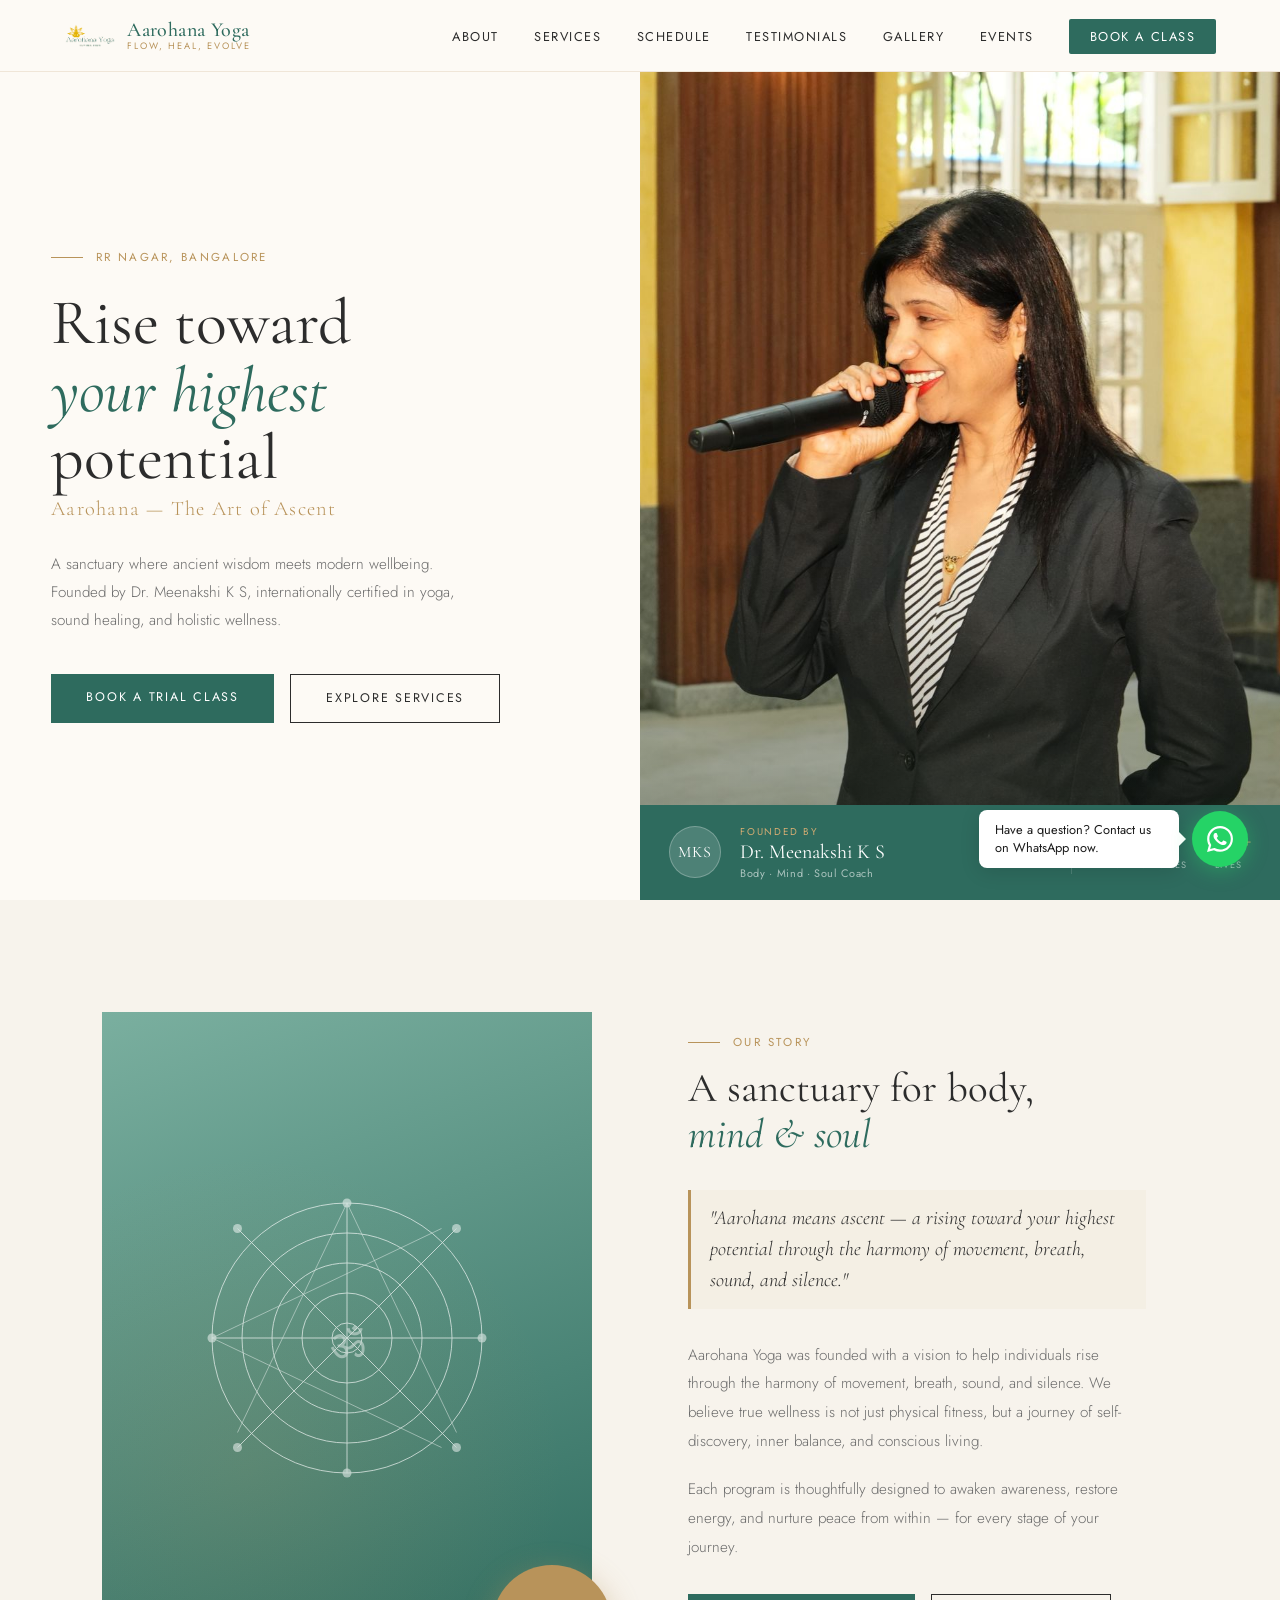
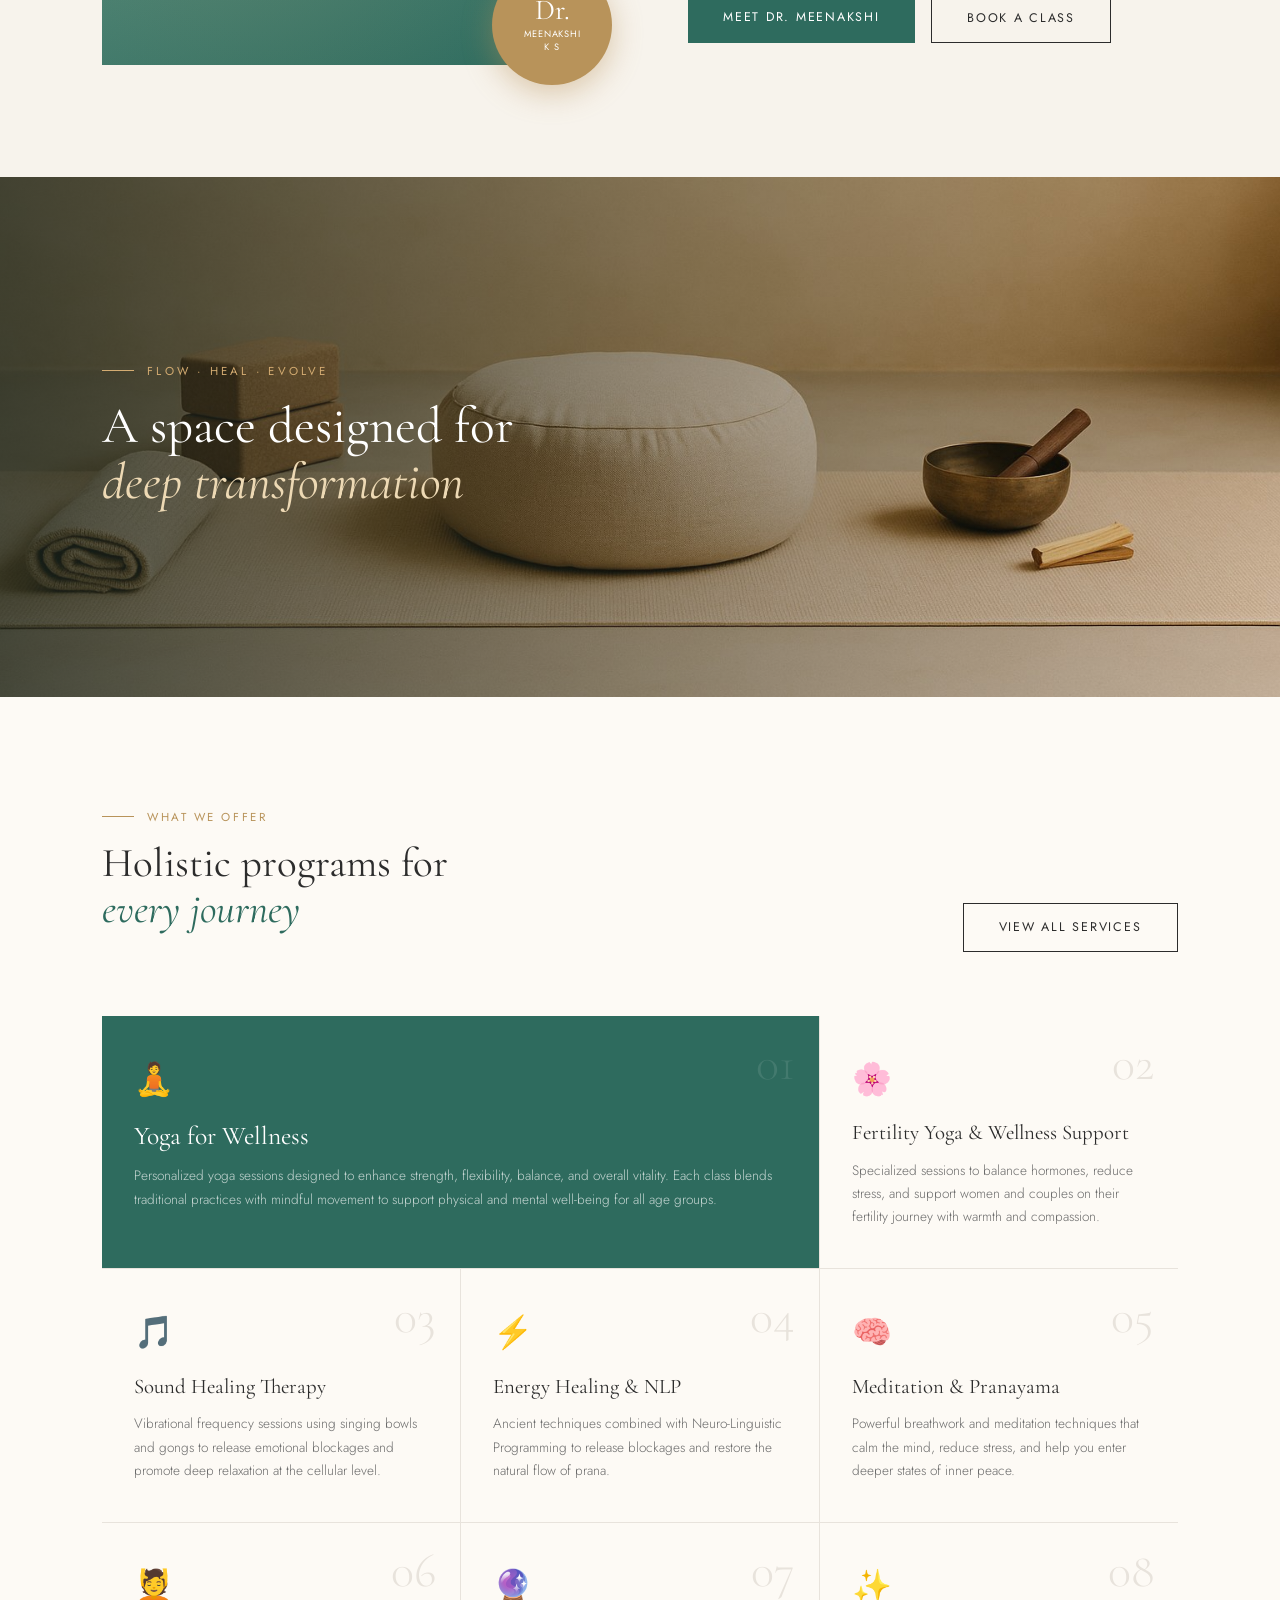
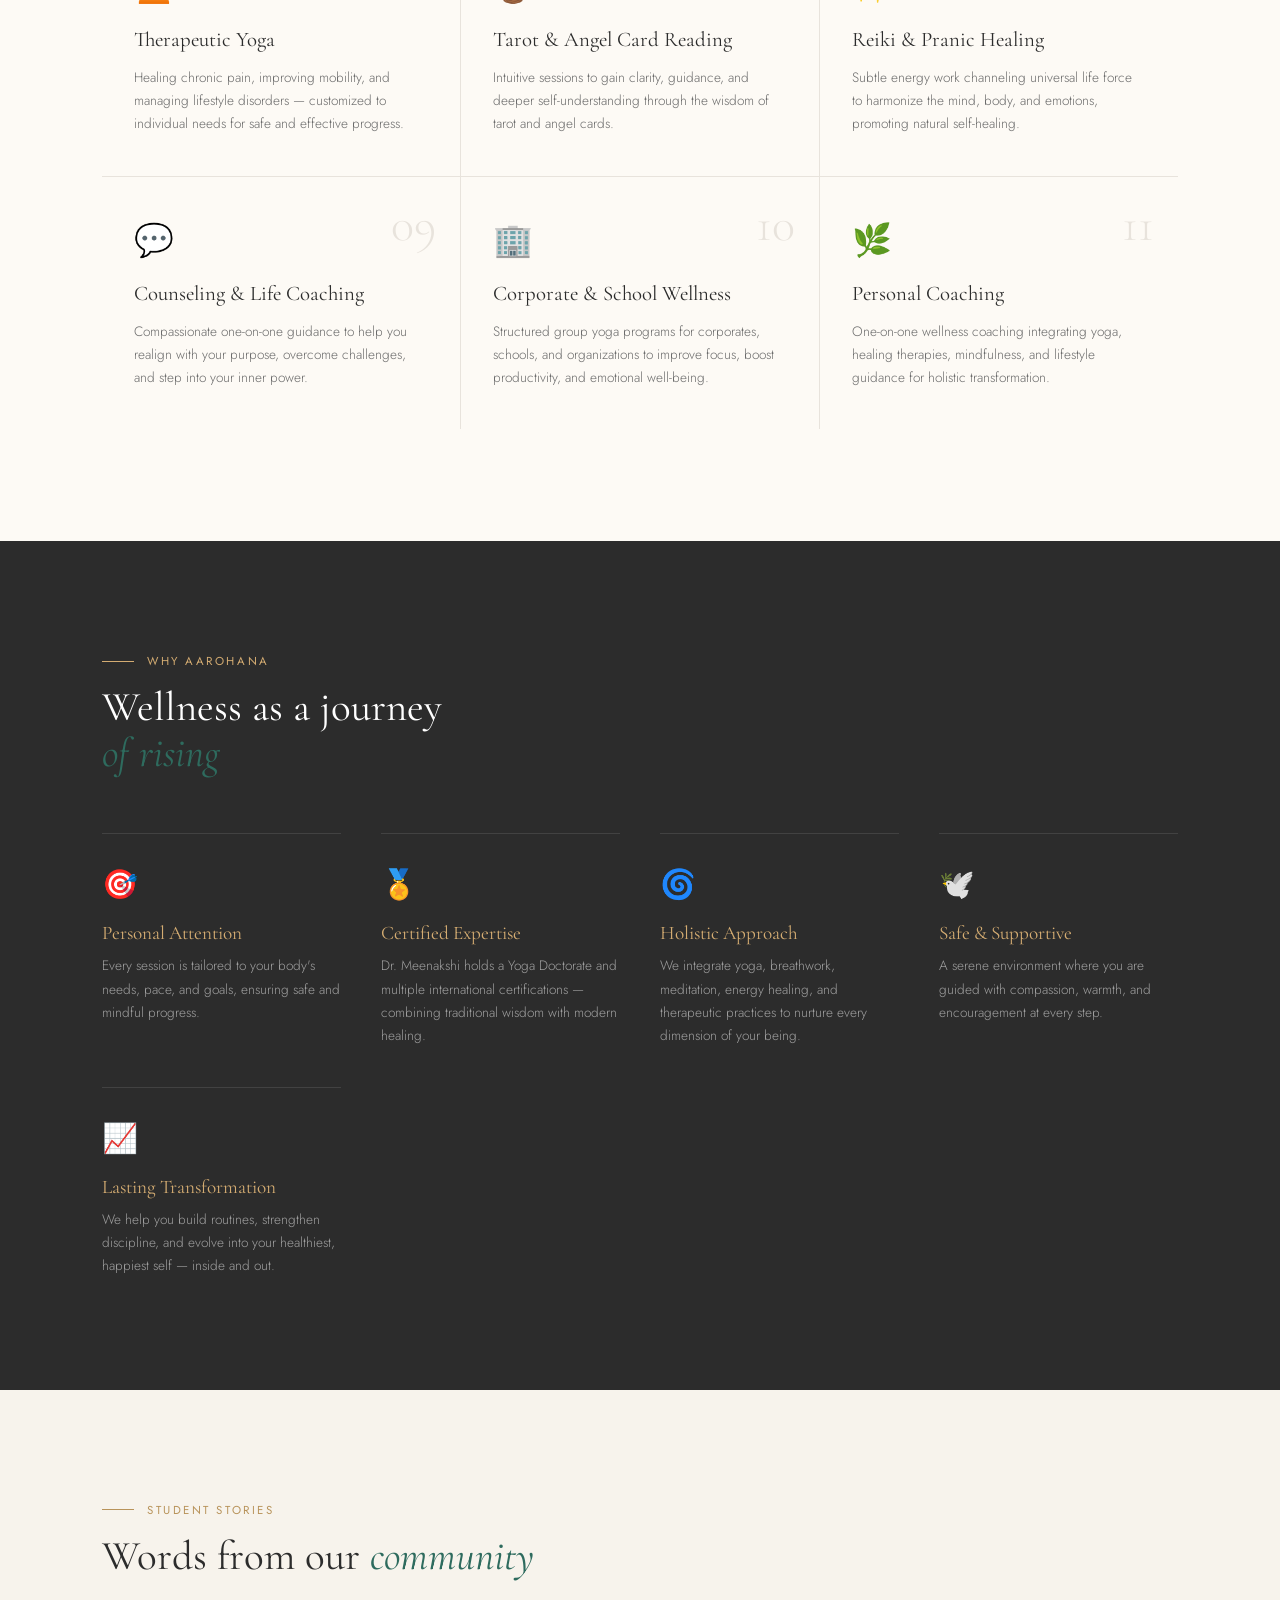
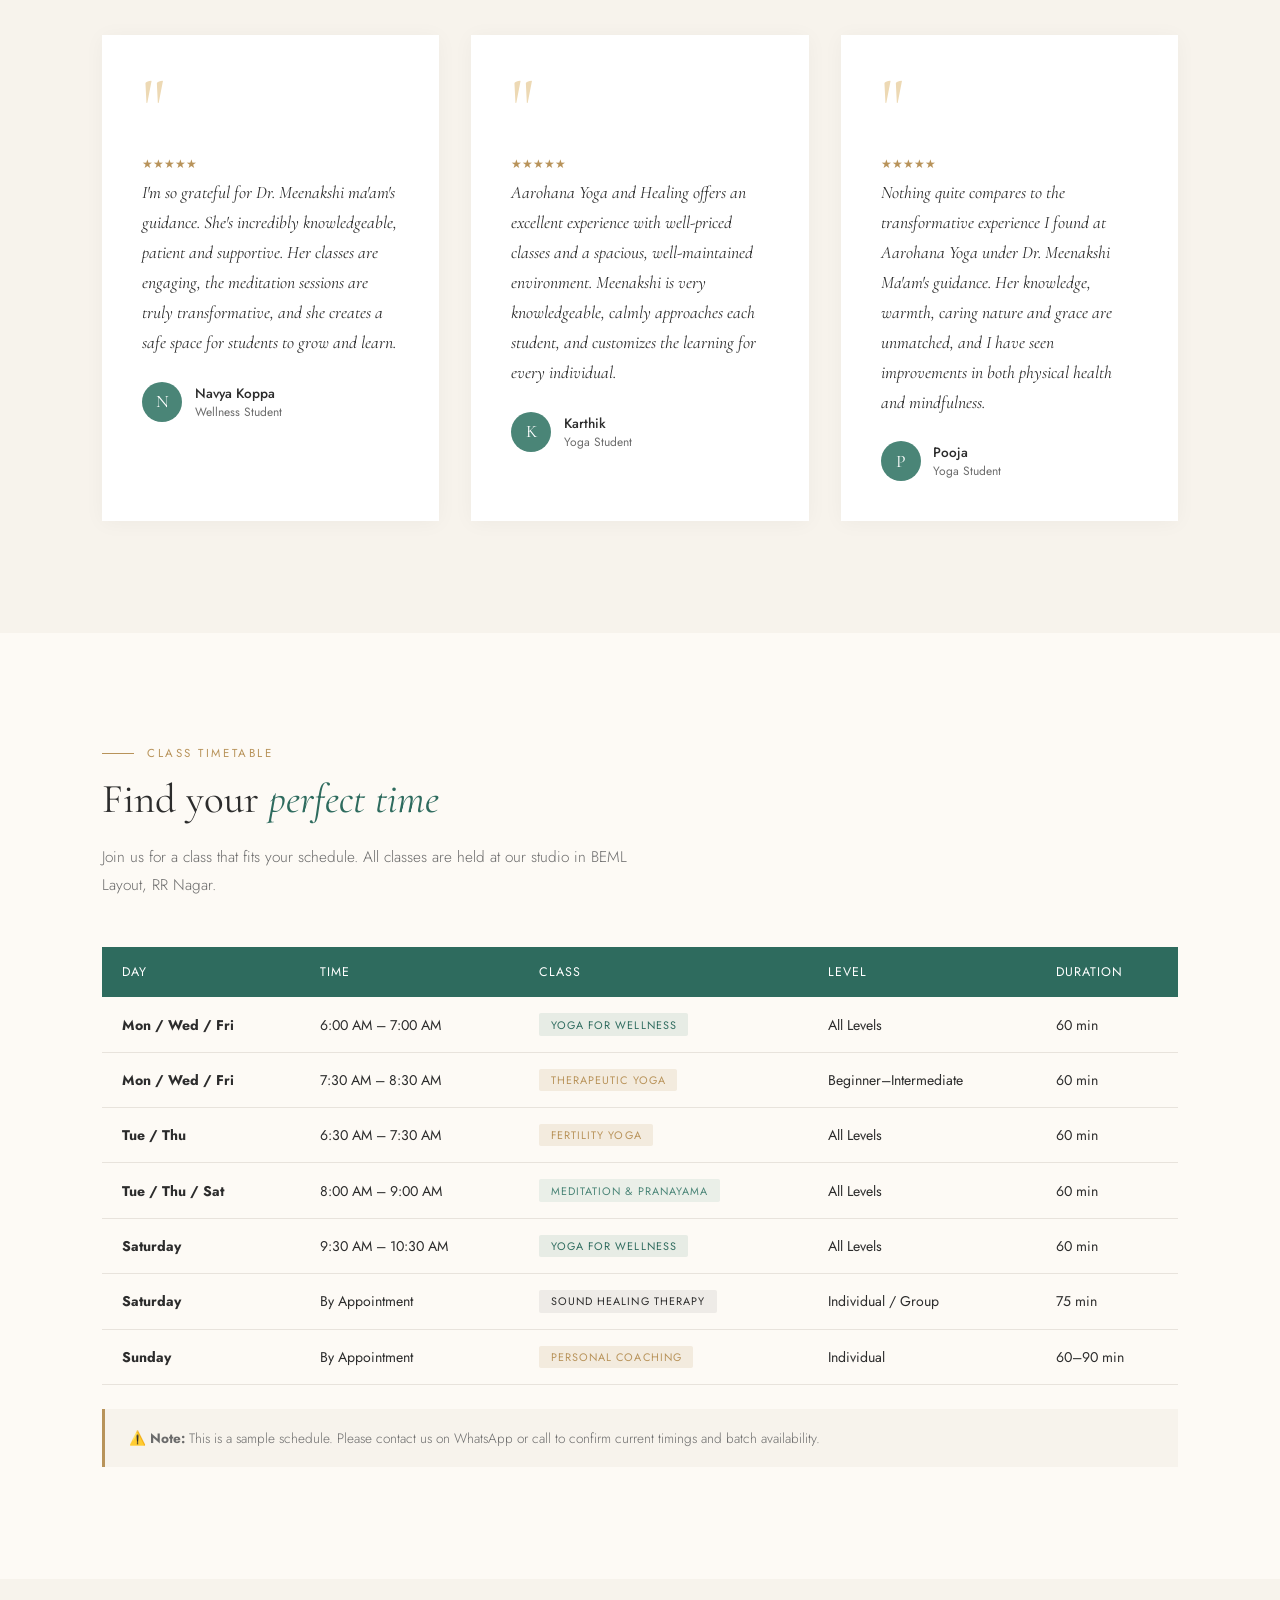
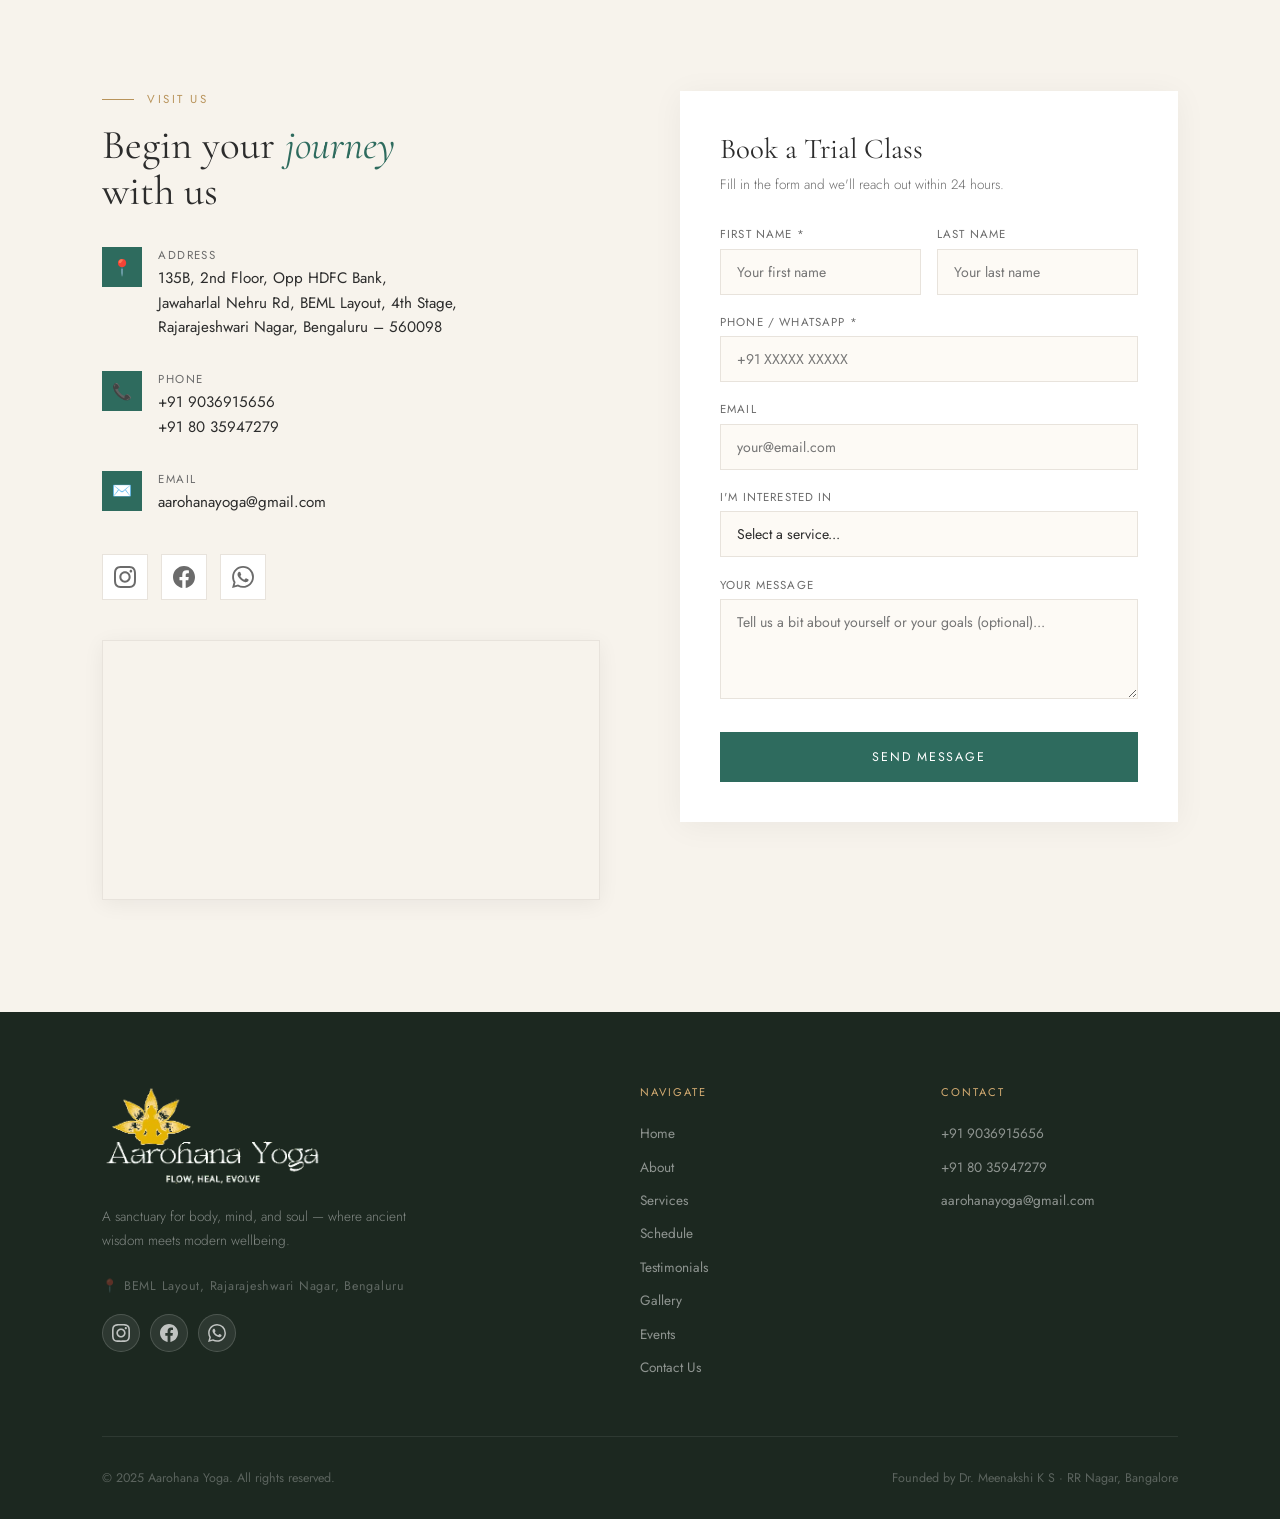
==== commit 50c8b76e: "Add files via upload" ====
--- a/index.html
+++ b/index.html
@@ -186,7 +186,8 @@
     }
     .service-card {
       background: var(--warm-white); padding: 2.5rem 2rem;
-      position: relative; overflow: hidden; transition: all 0.4s; cursor: default;
+      position: relative; overflow: hidden; transition: all 0.4s; cursor: pointer;
+      display: block; color: inherit; text-decoration: none;
     }
     .service-card::before {
       content: ''; position: absolute; bottom: 0; left: 0;
@@ -490,11 +491,11 @@
     }
   </style>
 </head>
-<body>
+<body id="top">
 
 <nav id="navbar">
-  <a href="index.html" class="nav-logo">
-    <img src="[data-uri]" alt="Aarohana Yoga" />
+  <a href="#top" class="nav-logo">
+    <img src="images/logo.png" alt="Aarohana Yoga" />
     <div class="nav-brand-text">
       <span class="nav-brand-name">Aarohana Yoga</span>
       <span class="nav-brand-tagline">Flow, Heal, Evolve</span>
@@ -502,10 +503,11 @@
   </a>
   <ul class="nav-links">
     <li><a href="pages/about.html">About</a></li>
-    <li><a href="index.html#services">Services</a></li>
+    <li><a href="pages/services.html">Services</a></li>
     <li><a href="index.html#schedule">Schedule</a></li>
     <li><a href="index.html#testimonials">Testimonials</a></li>
     <li><a href="pages/gallery.html">Gallery</a></li>
+    <li><a href="pages/events.html">Events</a></li>
     <li><a href="index.html#contact" class="nav-cta">Book a Class</a></li>
   </ul>
   <div class="hamburger" id="hamburger"><span></span><span></span><span></span></div>
@@ -513,10 +515,11 @@
 <div class="mobile-menu" id="mobileMenu">
   <a href="index.html">Home</a>
   <a href="pages/about.html">About</a>
-  <a href="index.html#services">Services</a>
+  <a href="pages/services.html">Services</a>
   <a href="index.html#schedule">Schedule</a>
   <a href="index.html#testimonials">Testimonials</a>
   <a href="pages/gallery.html">Gallery</a>
+  <a href="pages/events.html">Events</a>
   <a href="index.html#contact">Book a Class</a>
 </div>
 
@@ -529,7 +532,7 @@
     <p class="hero-desc">A sanctuary where ancient wisdom meets modern wellbeing. Founded by Dr. Meenakshi K S, internationally certified in yoga, sound healing, and holistic wellness.</p>
     <div class="hero-actions">
       <a href="#contact" class="btn-primary">Book a Trial Class</a>
-      <a href="#services" class="btn-outline">Explore Services</a>
+      <a href="pages/services.html" class="btn-outline">Explore Services</a>
     </div>
   </div>
   <div class="hero-right">
@@ -624,25 +627,25 @@
       <div class="section-tag">What We Offer</div>
       <h2 class="section-title">Holistic programs for<br><em>every journey</em></h2>
     </div>
-    <a href="#contact" class="btn-outline">Enquire About a Service</a>
+    <a href="pages/services.html" class="btn-outline">View All Services</a>
   </div>
   <div class="services-grid reveal">
-    <div class="service-card service-featured">
+    <a class="service-card service-featured" href="pages/services.html#yoga-for-wellness">
       <span class="service-num">01</span>
       <span class="service-icon">🧘</span>
       <div class="service-name">Yoga for Wellness</div>
       <p class="service-desc">Personalized yoga sessions designed to enhance strength, flexibility, balance, and overall vitality. Each class blends traditional practices with mindful movement to support physical and mental well-being for all age groups.</p>
-    </div>
-    <div class="service-card"><span class="service-num">02</span><span class="service-icon">🌸</span><div class="service-name">Fertility Yoga & Wellness Support</div><p class="service-desc">Specialized sessions to balance hormones, reduce stress, and support women and couples on their fertility journey with warmth and compassion.</p></div>
-    <div class="service-card"><span class="service-num">03</span><span class="service-icon">🎵</span><div class="service-name">Sound Healing Therapy</div><p class="service-desc">Vibrational frequency sessions using singing bowls and gongs to release emotional blockages and promote deep relaxation at the cellular level.</p></div>
-    <div class="service-card"><span class="service-num">04</span><span class="service-icon">⚡</span><div class="service-name">Energy Healing & NLP</div><p class="service-desc">Ancient techniques combined with Neuro-Linguistic Programming to release blockages and restore the natural flow of prana.</p></div>
-    <div class="service-card"><span class="service-num">05</span><span class="service-icon">🧠</span><div class="service-name">Meditation & Pranayama</div><p class="service-desc">Powerful breathwork and meditation techniques that calm the mind, reduce stress, and help you enter deeper states of inner peace.</p></div>
-    <div class="service-card"><span class="service-num">06</span><span class="service-icon">💆</span><div class="service-name">Therapeutic Yoga</div><p class="service-desc">Healing chronic pain, improving mobility, and managing lifestyle disorders — customized to individual needs for safe and effective progress.</p></div>
-    <div class="service-card"><span class="service-num">07</span><span class="service-icon">🔮</span><div class="service-name">Tarot & Angel Card Reading</div><p class="service-desc">Intuitive sessions to gain clarity, guidance, and deeper self-understanding through the wisdom of tarot and angel cards.</p></div>
-    <div class="service-card"><span class="service-num">08</span><span class="service-icon">✨</span><div class="service-name">Reiki & Pranic Healing</div><p class="service-desc">Subtle energy work channeling universal life force to harmonize the mind, body, and emotions, promoting natural self-healing.</p></div>
-    <div class="service-card"><span class="service-num">09</span><span class="service-icon">💬</span><div class="service-name">Counseling & Life Coaching</div><p class="service-desc">Compassionate one-on-one guidance to help you realign with your purpose, overcome challenges, and step into your inner power.</p></div>
-    <div class="service-card"><span class="service-num">10</span><span class="service-icon">🏢</span><div class="service-name">Corporate & School Wellness</div><p class="service-desc">Structured group yoga programs for corporates, schools, and organizations to improve focus, boost productivity, and emotional well-being.</p></div>
-    <div class="service-card"><span class="service-num">11</span><span class="service-icon">🌿</span><div class="service-name">Personal Coaching</div><p class="service-desc">One-on-one wellness coaching integrating yoga, healing therapies, mindfulness, and lifestyle guidance for holistic transformation.</p></div>
+    </a>
+    <a class="service-card" href="pages/services.html#fertility-yoga"><span class="service-num">02</span><span class="service-icon">🌸</span><div class="service-name">Fertility Yoga & Wellness Support</div><p class="service-desc">Specialized sessions to balance hormones, reduce stress, and support women and couples on their fertility journey with warmth and compassion.</p></a>
+    <a class="service-card" href="pages/services.html#sound-healing"><span class="service-num">03</span><span class="service-icon">🎵</span><div class="service-name">Sound Healing Therapy</div><p class="service-desc">Vibrational frequency sessions using singing bowls and gongs to release emotional blockages and promote deep relaxation at the cellular level.</p></a>
+    <a class="service-card" href="pages/services.html#energy-healing-nlp"><span class="service-num">04</span><span class="service-icon">⚡</span><div class="service-name">Energy Healing & NLP</div><p class="service-desc">Ancient techniques combined with Neuro-Linguistic Programming to release blockages and restore the natural flow of prana.</p></a>
+    <a class="service-card" href="pages/services.html#meditation-pranayama"><span class="service-num">05</span><span class="service-icon">🧠</span><div class="service-name">Meditation & Pranayama</div><p class="service-desc">Powerful breathwork and meditation techniques that calm the mind, reduce stress, and help you enter deeper states of inner peace.</p></a>
+    <a class="service-card" href="pages/services.html#therapeutic-yoga"><span class="service-num">06</span><span class="service-icon">💆</span><div class="service-name">Therapeutic Yoga</div><p class="service-desc">Healing chronic pain, improving mobility, and managing lifestyle disorders — customized to individual needs for safe and effective progress.</p></a>
+    <a class="service-card" href="pages/services.html#tarot-angel-reading"><span class="service-num">07</span><span class="service-icon">🔮</span><div class="service-name">Tarot & Angel Card Reading</div><p class="service-desc">Intuitive sessions to gain clarity, guidance, and deeper self-understanding through the wisdom of tarot and angel cards.</p></a>
+    <a class="service-card" href="pages/services.html#reiki-pranic-healing"><span class="service-num">08</span><span class="service-icon">✨</span><div class="service-name">Reiki & Pranic Healing</div><p class="service-desc">Subtle energy work channeling universal life force to harmonize the mind, body, and emotions, promoting natural self-healing.</p></a>
+    <a class="service-card" href="pages/services.html#counseling-life-coaching"><span class="service-num">09</span><span class="service-icon">💬</span><div class="service-name">Counseling & Life Coaching</div><p class="service-desc">Compassionate one-on-one guidance to help you realign with your purpose, overcome challenges, and step into your inner power.</p></a>
+    <a class="service-card" href="pages/services.html#corporate-school-wellness"><span class="service-num">10</span><span class="service-icon">🏢</span><div class="service-name">Corporate & School Wellness</div><p class="service-desc">Structured group yoga programs for corporates, schools, and organizations to improve focus, boost productivity, and emotional well-being.</p></a>
+    <a class="service-card" href="pages/services.html#personal-coaching"><span class="service-num">11</span><span class="service-icon">🌿</span><div class="service-name">Personal Coaching</div><p class="service-desc">One-on-one wellness coaching integrating yoga, healing therapies, mindfulness, and lifestyle guidance for holistic transformation.</p></a>
   </div>
 </section>
 
@@ -671,20 +674,20 @@
     <div class="testimonial-card">
       <span class="quote-mark">"</span>
       <div class="stars">★★★★★</div>
-      <p class="testimonial-text">I'm so grateful for Dr. Meenakshi ma'am's guidance! She's incredibly knowledgeable, patient and supportive. Her classes are engaging and the meditation sessions are truly transformative. Her passion for yoga is contagious and she creates a safe space for students to grow and learn.</p>
+      <p class="testimonial-text">I'm so grateful for Dr. Meenakshi ma'am's guidance. She's incredibly knowledgeable, patient and supportive. Her classes are engaging, the meditation sessions are truly transformative, and she creates a safe space for students to grow and learn.</p>
       <div class="testimonial-author"><div class="author-avatar">N</div><div><div class="author-name">Navya Koppa</div><div class="author-tag">Wellness Student</div></div></div>
     </div>
     <div class="testimonial-card">
       <span class="quote-mark">"</span>
       <div class="stars">★★★★★</div>
-      <p class="testimonial-text">The sound healing sessions at Aarohana are unlike anything I've experienced before. Dr. Meenakshi creates such a peaceful atmosphere — I always leave feeling completely restored and at peace.</p>
-      <div class="testimonial-author"><div class="author-avatar">P</div><div><div class="author-name">Priya Sharma</div><div class="author-tag">Sound Healing Student</div></div></div>
+      <p class="testimonial-text">Aarohana Yoga and Healing offers an excellent experience with well-priced classes and a spacious, well-maintained environment. Meenakshi is very knowledgeable, calmly approaches each student, and customizes the learning for every individual.</p>
+      <div class="testimonial-author"><div class="author-avatar">K</div><div><div class="author-name">Karthik</div><div class="author-tag">Yoga Student</div></div></div>
     </div>
     <div class="testimonial-card">
       <span class="quote-mark">"</span>
       <div class="stars">★★★★★</div>
-      <p class="testimonial-text">The therapeutic yoga program helped me recover from chronic back pain that I had struggled with for years. The personalized attention and Dr. Meenakshi's expertise made all the difference in my healing journey.</p>
-      <div class="testimonial-author"><div class="author-avatar">R</div><div><div class="author-name">Rahul Nair</div><div class="author-tag">Therapeutic Yoga Student</div></div></div>
+      <p class="testimonial-text">Nothing quite compares to the transformative experience I found at Aarohana Yoga under Dr. Meenakshi Ma'am's guidance. Her knowledge, warmth, caring nature and grace are unmatched, and I have seen improvements in both physical health and mindfulness.</p>
+      <div class="testimonial-author"><div class="author-avatar">P</div><div><div class="author-name">Pooja</div><div class="author-tag">Yoga Student</div></div></div>
     </div>
   </div>
 </section>
@@ -788,8 +791,8 @@
         <img src="images/logo-footer.png" alt="Aarohana Yoga" class="footer-logo-img" />
       </div>
       <p class="footer-tagline">A sanctuary for body, mind, and soul — where ancient wisdom meets modern wellbeing.</p>
-      <p style="font-size:0.78rem;color:rgba(255,255,255,0.3);letter-spacing:0.06em;margin-bottom:1.2rem">📍 BEML Layout, Rajarajeshwari Nagar, Bengaluru</p>
-            <div class="footer-social">
+      <p style="font-size:0.78rem;color:rgba(255,255,255,0.3);letter-spacing:0.06em;margin-bottom:1.2rem"><a href="https://maps.app.goo.gl/eXLF6SVuVMaBg3pB6" target="_blank" rel="noopener noreferrer" style="color:inherit;text-decoration:none">📍 BEML Layout, Rajarajeshwari Nagar, Bengaluru</a></p>
+      <div class="footer-social">
         <a href="https://www.instagram.com/aarohanayoga" target="_blank" class="footer-social-btn" title="Instagram" rel="noopener noreferrer"><svg xmlns="http://www.w3.org/2000/svg" viewBox="0 0 24 24" width="18" height="18"><path fill="rgba(255,255,255,0.7)" d="M12 2.163c3.204 0 3.584.012 4.85.07 3.252.148 4.771 1.691 4.919 4.919.058 1.265.069 1.645.069 4.849 0 3.205-.012 3.584-.069 4.849-.149 3.225-1.664 4.771-4.919 4.919-1.266.058-1.644.07-4.85.07-3.204 0-3.584-.012-4.849-.07-3.26-.149-4.771-1.699-4.919-4.92-.058-1.265-.07-1.644-.07-4.849 0-3.204.013-3.583.07-4.849.149-3.227 1.664-4.771 4.919-4.919 1.266-.057 1.645-.069 4.849-.069zm0-2.163c-3.259 0-3.667.014-4.947.072-4.358.2-6.78 2.618-6.98 6.98-.059 1.281-.073 1.689-.073 4.948 0 3.259.014 3.668.072 4.948.2 4.358 2.618 6.78 6.98 6.98 1.281.058 1.689.072 4.948.072 3.259 0 3.668-.014 4.948-.072 4.354-.2 6.782-2.618 6.979-6.98.059-1.28.073-1.689.073-4.948 0-3.259-.014-3.667-.072-4.947-.196-4.354-2.617-6.78-6.979-6.98-1.281-.059-1.69-.073-4.949-.073zm0 5.838c-3.403 0-6.162 2.759-6.162 6.162s2.759 6.163 6.162 6.163 6.162-2.759 6.162-6.163c0-3.403-2.759-6.162-6.162-6.162zm0 10.162c-2.209 0-4-1.79-4-4 0-2.209 1.791-4 4-4s4 1.791 4 4c0 2.21-1.791 4-4 4zm6.406-11.845c-.796 0-1.441.645-1.441 1.44s.645 1.44 1.441 1.44c.795 0 1.439-.645 1.439-1.44s-.644-1.44-1.439-1.44z"/></svg></a>
         <a href="https://www.facebook.com/share/173X7oMKS6/" target="_blank" class="footer-social-btn" title="Facebook" rel="noopener noreferrer"><svg xmlns="http://www.w3.org/2000/svg" viewBox="0 0 24 24" width="18" height="18"><path fill="rgba(255,255,255,0.7)" d="M24 12.073c0-6.627-5.373-12-12-12s-12 5.373-12 12c0 5.99 4.388 10.954 10.125 11.854v-8.385H7.078v-3.47h3.047V9.43c0-3.007 1.792-4.669 4.533-4.669 1.312 0 2.686.235 2.686.235v2.953H15.83c-1.491 0-1.956.925-1.956 1.874v2.25h3.328l-.532 3.47h-2.796v8.385C19.612 23.027 24 18.062 24 12.073z"/></svg></a>
         <a href="http://wa.me/919036915656" target="_blank" class="footer-social-btn" title="WhatsApp" rel="noopener noreferrer"><svg xmlns="http://www.w3.org/2000/svg" viewBox="0 0 24 24" width="18" height="18"><path fill="rgba(255,255,255,0.7)" d="M17.472 14.382c-.297-.149-1.758-.867-2.03-.967-.273-.099-.471-.148-.67.15-.197.297-.767.966-.94 1.164-.173.199-.347.223-.644.075-.297-.15-1.255-.463-2.39-1.475-.883-.788-1.48-1.761-1.653-2.059-.173-.297-.018-.458.13-.606.134-.133.298-.347.446-.52.149-.174.198-.298.298-.497.099-.198.05-.371-.025-.52-.075-.149-.669-1.612-.916-2.207-.242-.579-.487-.5-.669-.51-.173-.008-.371-.01-.57-.01-.198 0-.52.074-.792.372-.272.297-1.04 1.016-1.04 2.479 0 1.462 1.065 2.875 1.213 3.074.149.198 2.096 3.2 5.077 4.487.709.306 1.262.489 1.694.625.712.227 1.36.195 1.871.118.571-.085 1.758-.719 2.006-1.413.248-.694.248-1.289.173-1.413-.074-.124-.272-.198-.57-.347m-5.421 7.403h-.004a9.87 9.87 0 01-5.031-1.378l-.361-.214-3.741.982.998-3.648-.235-.374a9.86 9.86 0 01-1.51-5.26c.001-5.45 4.436-9.884 9.888-9.884 2.64 0 5.122 1.03 6.988 2.898a9.825 9.825 0 012.893 6.994c-.003 5.45-4.437 9.884-9.885 9.884m8.413-18.297A11.815 11.815 0 0012.05 0C5.495 0 .16 5.335.157 11.892c0 2.096.547 4.142 1.588 5.945L.057 24l6.305-1.654a11.882 11.882 0 005.683 1.448h.005c6.554 0 11.89-5.335 11.893-11.893a11.821 11.821 0 00-3.48-8.413z"/></svg></a>
@@ -800,10 +803,11 @@
       <ul class="footer-links">
         <li><a href="index.html">Home</a></li>
         <li><a href="pages/about.html">About</a></li>
-        <li><a href="index.html#services">Services</a></li>
+        <li><a href="pages/services.html">Services</a></li>
         <li><a href="index.html#schedule">Schedule</a></li>
         <li><a href="index.html#testimonials">Testimonials</a></li>
         <li><a href="pages/gallery.html">Gallery</a></li>
+        <li><a href="pages/events.html">Events</a></li>
         <li><a href="index.html#contact">Contact Us</a></li>
       </ul>
     </div>
@@ -836,4 +840,4 @@
 
 <script src="js/main.js"></script>
 </body>
-</html>+</html>
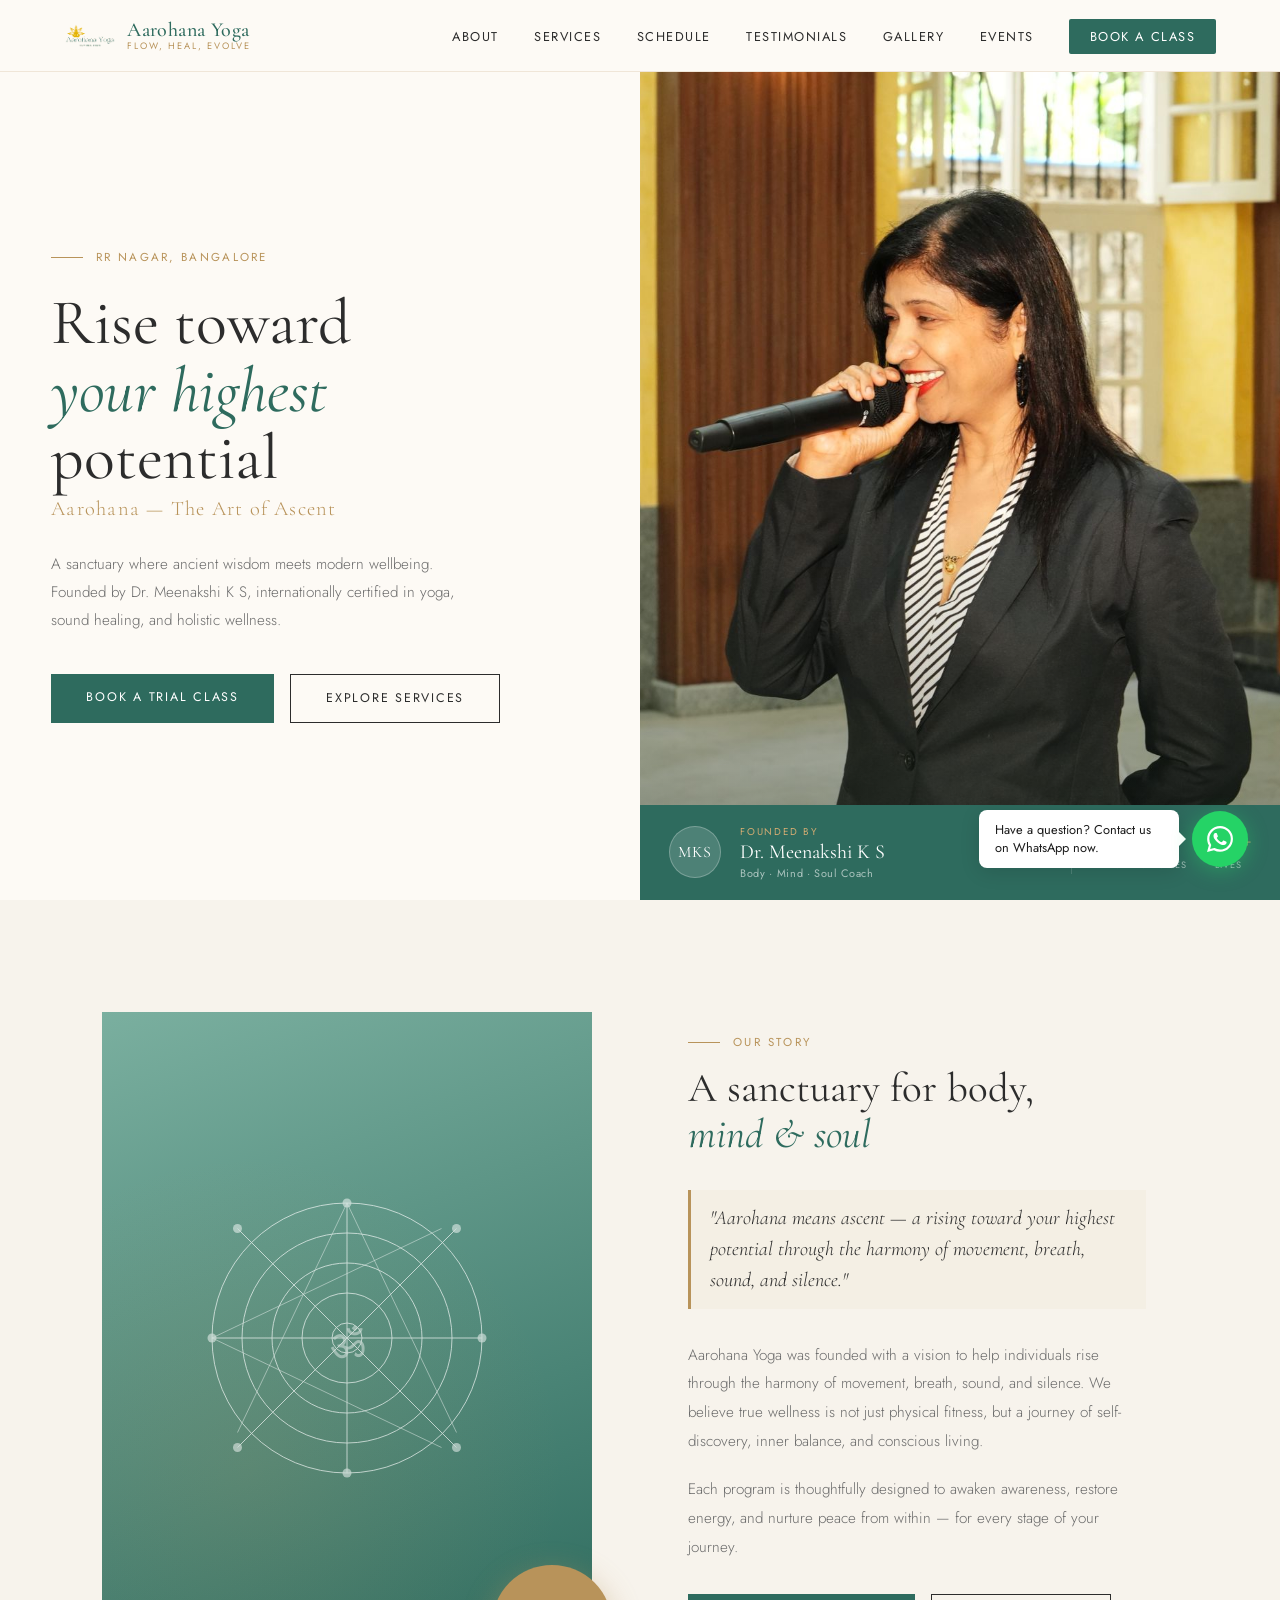
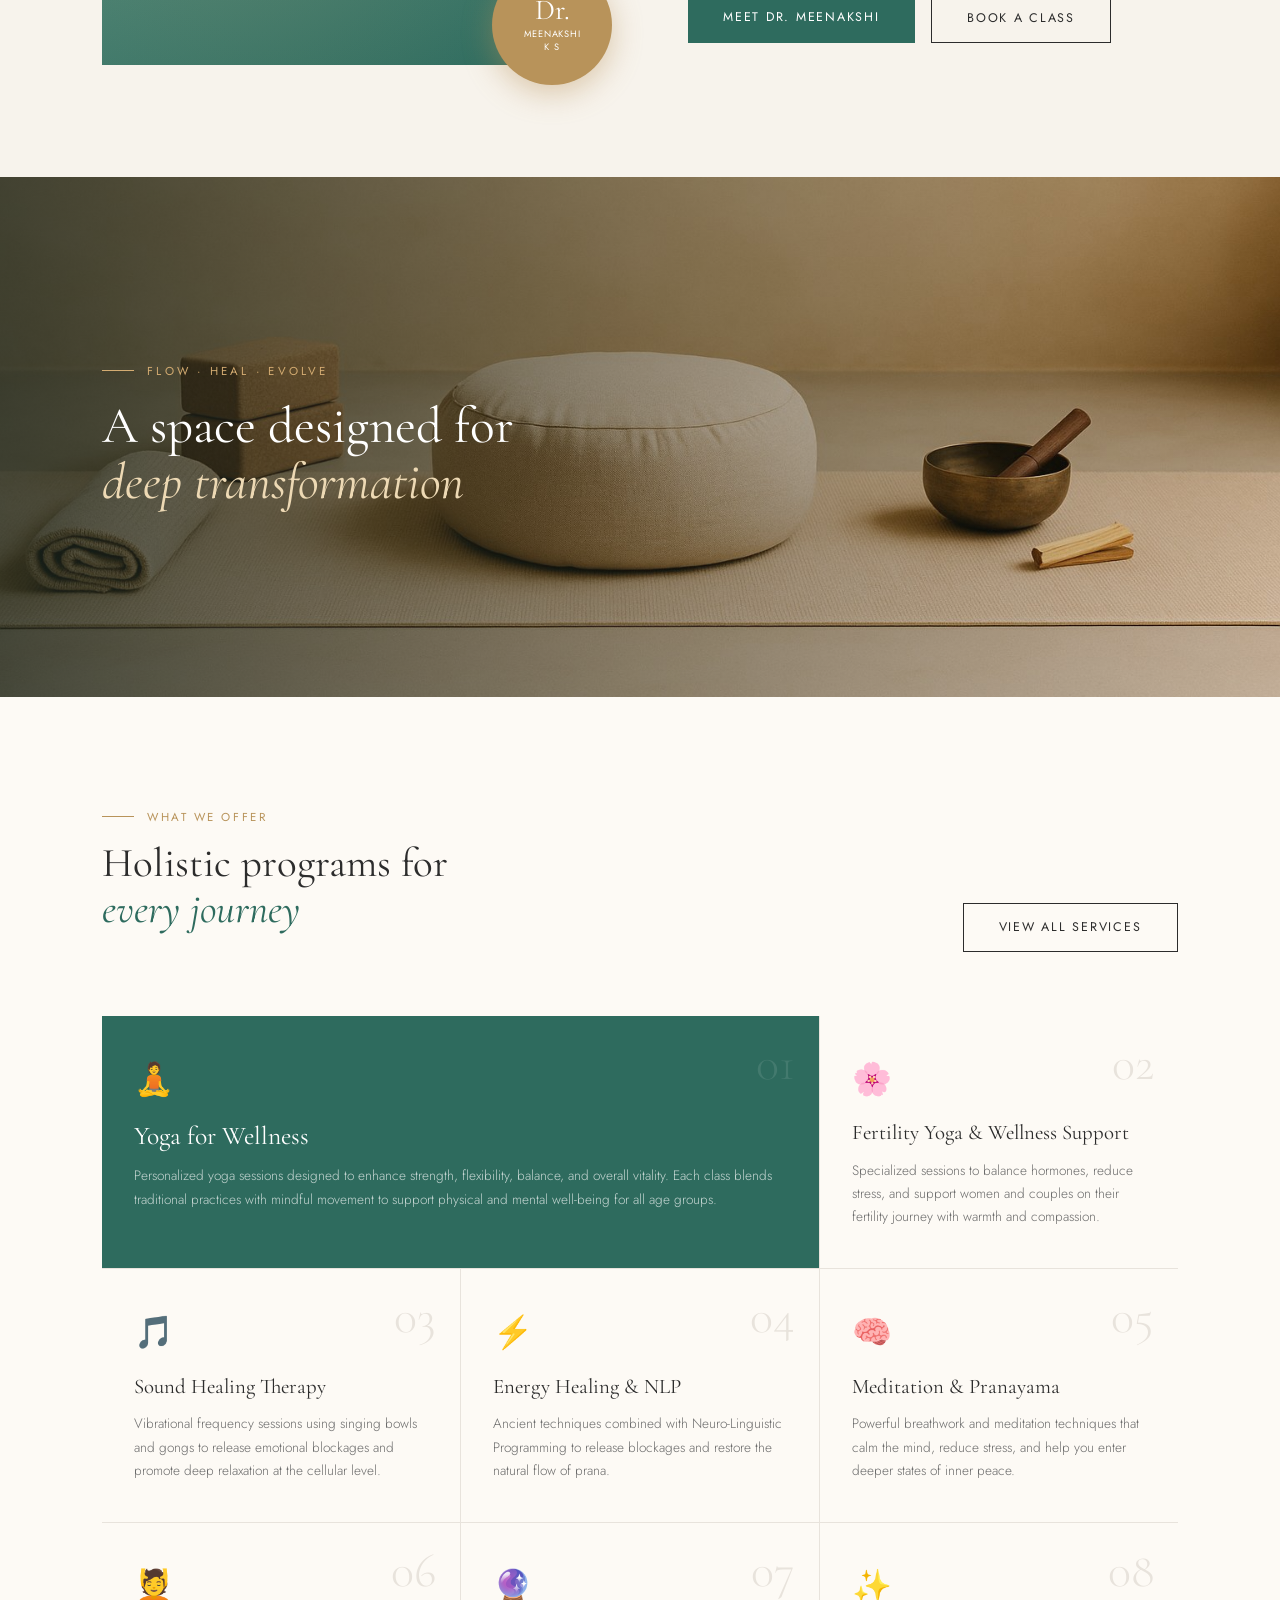
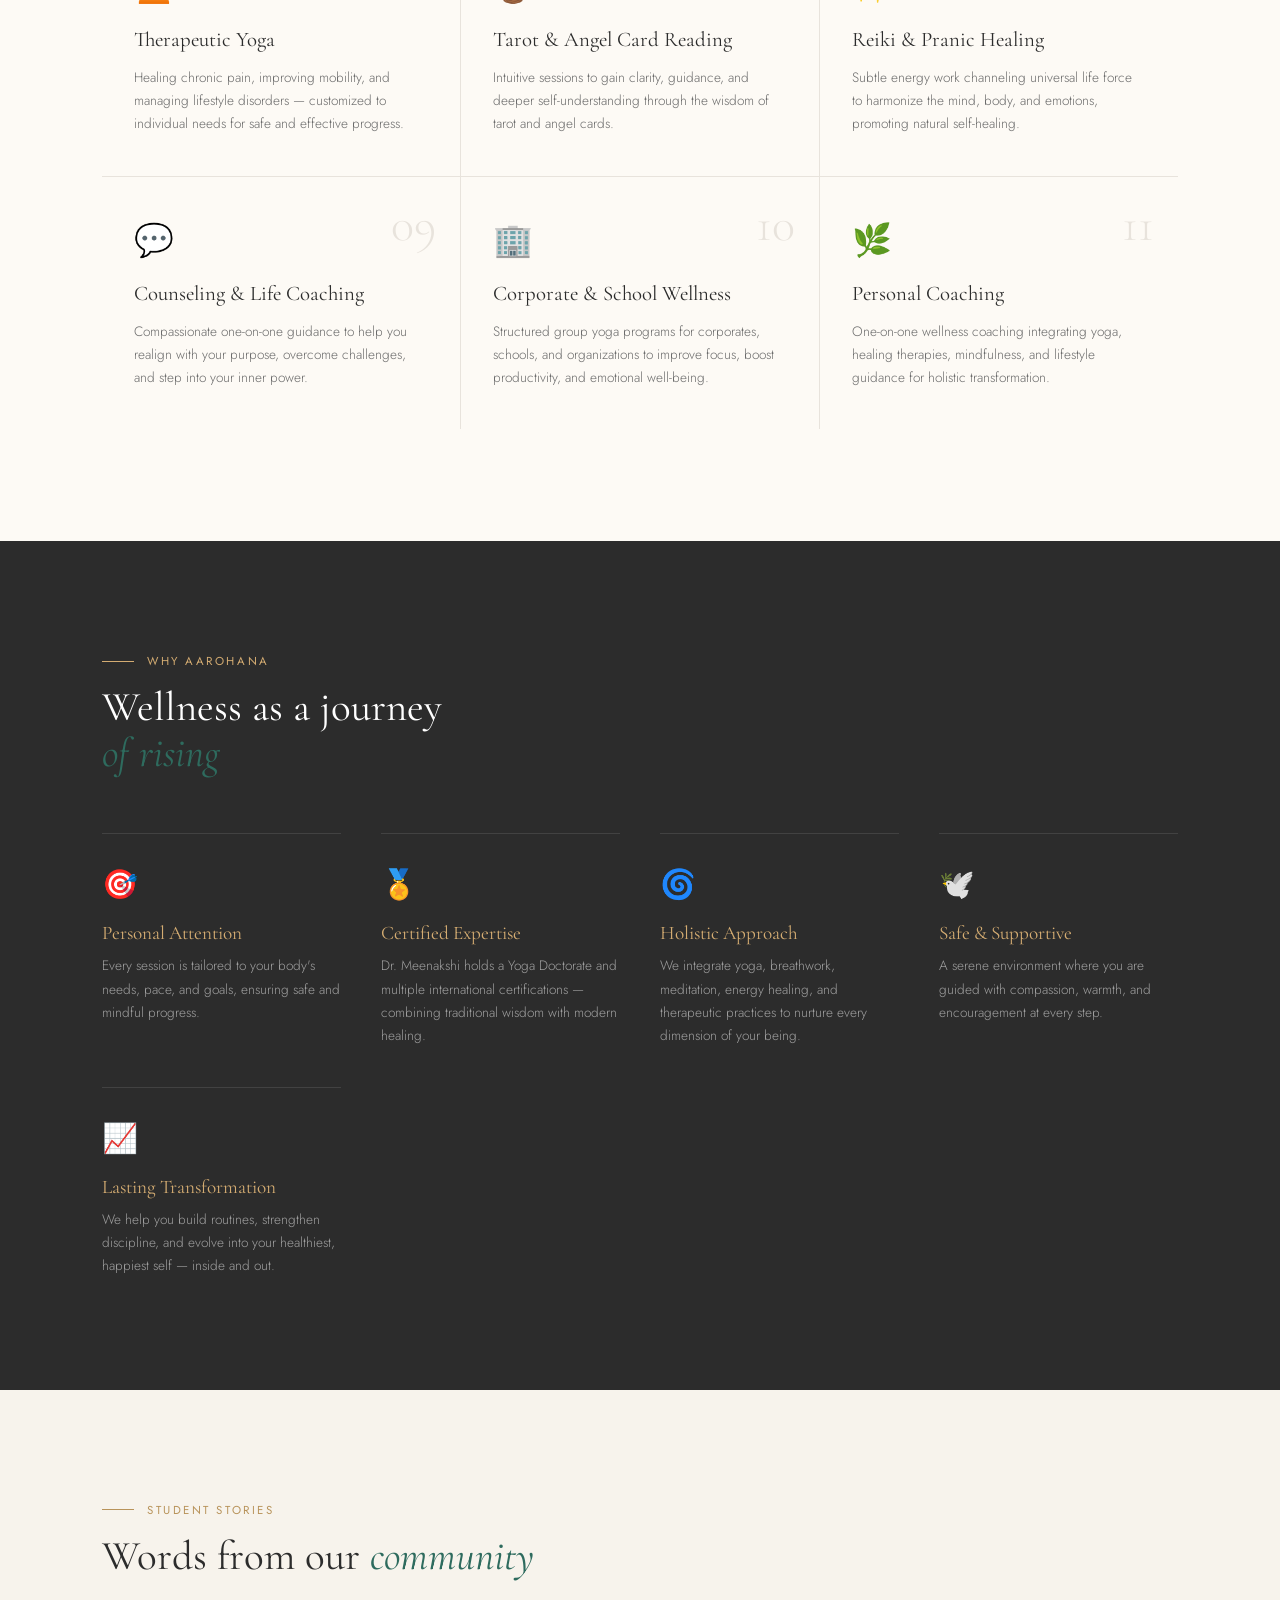
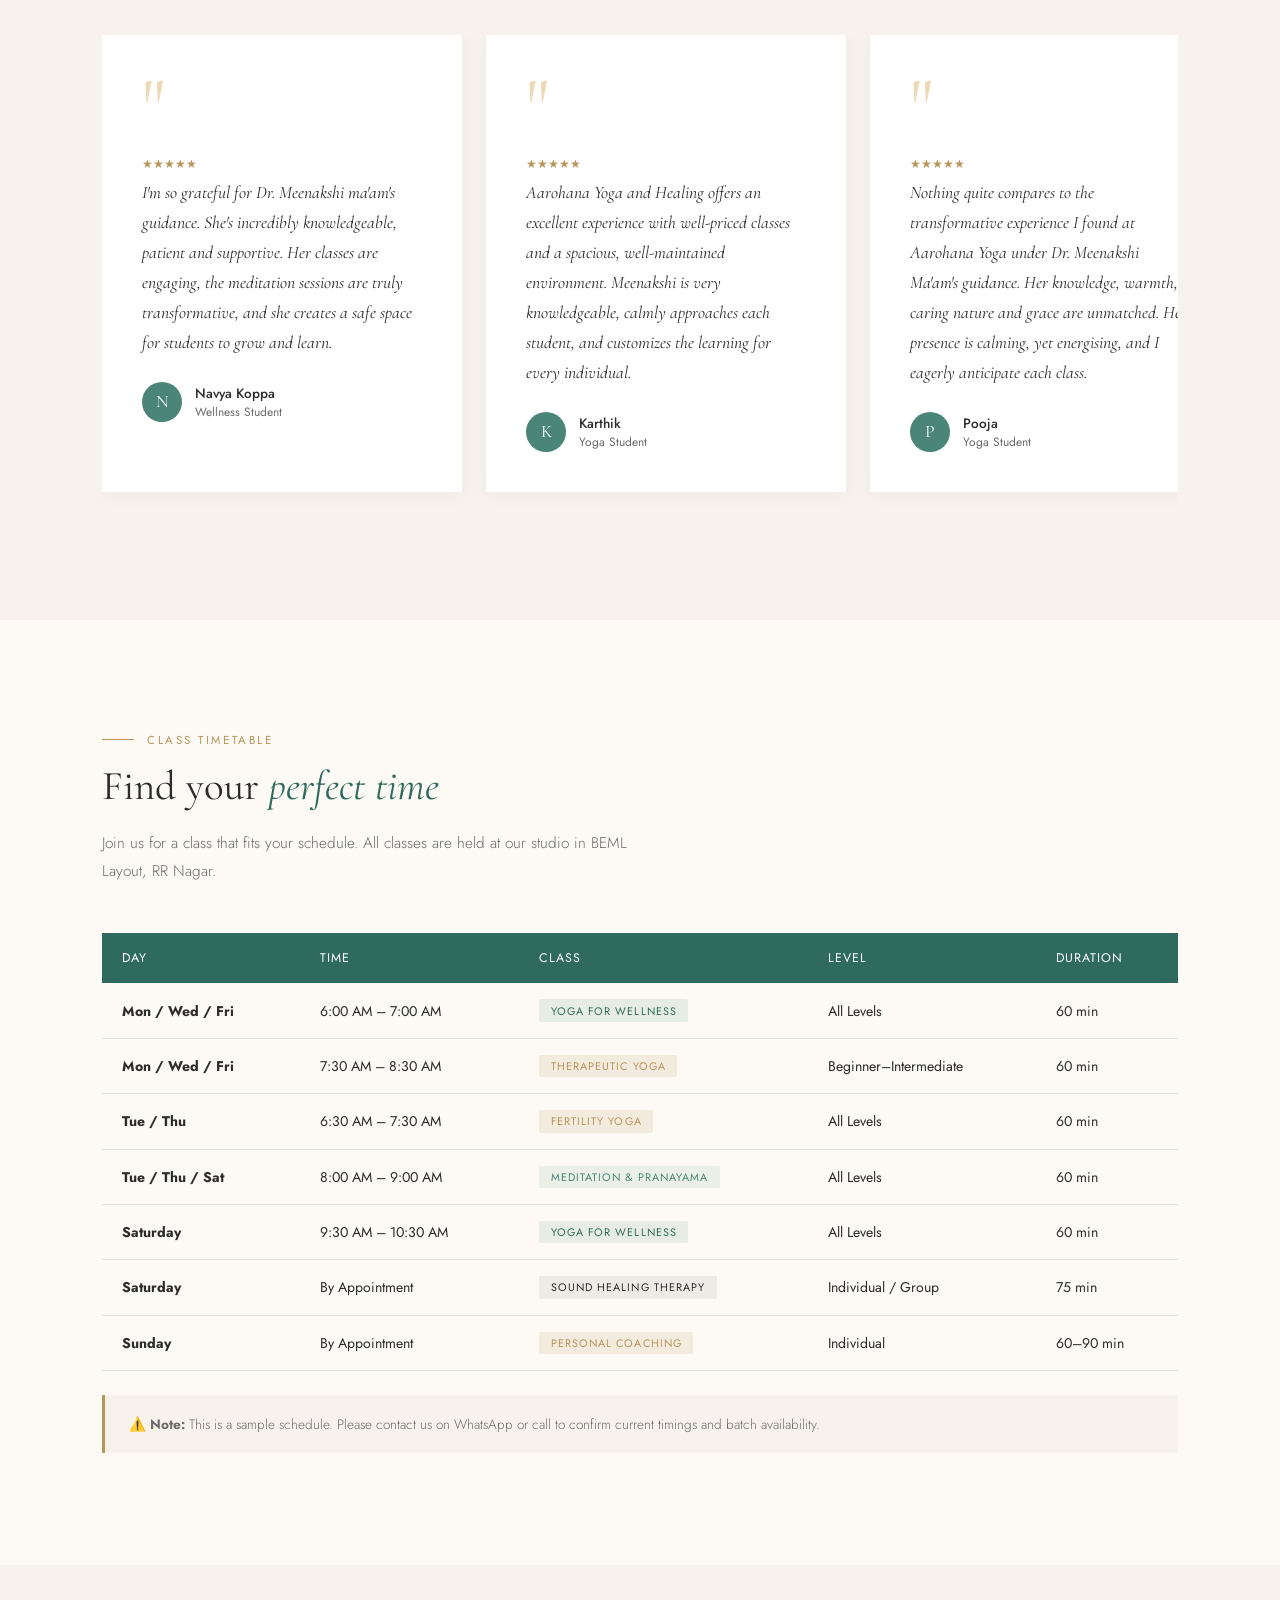
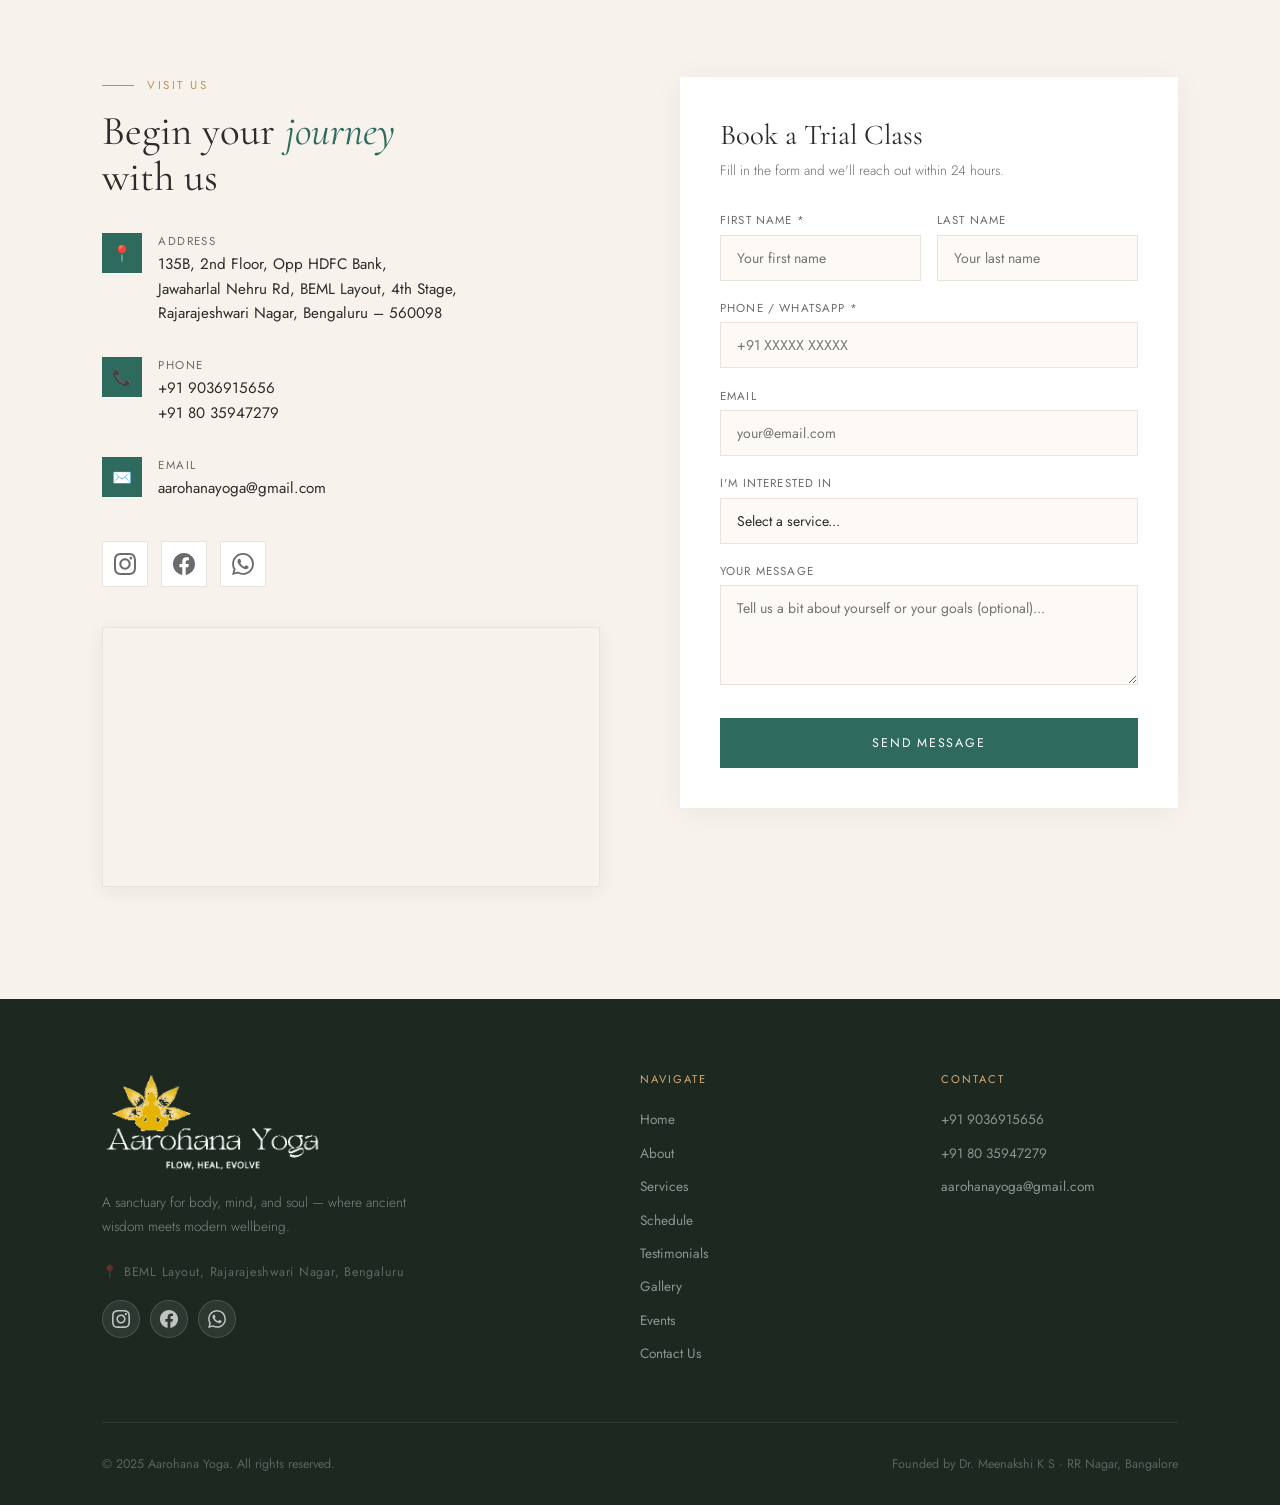
==== commit 21210736: "Add files via upload" ====
--- a/index.html
+++ b/index.html
@@ -6,7 +6,58 @@
   <title>Aarohana Yoga | Yoga Studio in RR Nagar, Bangalore</title>
   <link rel="icon" type="image/x-icon" href="images/favicon.ico" />
   <link rel="apple-touch-icon" href="images/apple-touch-icon.png" />
-  <meta name="description" content="Aarohana Yoga — a sanctuary for body, mind & soul in Rajarajeshwari Nagar, Bangalore. Founded by Dr. Meenakshi K S. Yoga, Sound Healing, Fertility Yoga, Meditation & more."/>
+  <meta name="description" content="Aarohana Yoga is a holistic yoga and healing studio in Rajarajeshwari Nagar, Bengaluru offering yoga, meditation, sound healing, fertility yoga, Reiki, counseling, and wellness programs."/>
+  <meta name="keywords" content="Aarohana Yoga, yoga studio RR Nagar, yoga classes Rajarajeshwari Nagar, yoga Bangalore, sound healing Bangalore, fertility yoga, meditation classes, therapeutic yoga, Dr Meenakshi K S"/>
+  <meta name="author" content="Aarohana Yoga"/>
+  <meta name="robots" content="index, follow"/>
+  <link rel="canonical" href="https://www.aarohanayoga.com/"/>
+  <meta property="og:type" content="website"/>
+  <meta property="og:locale" content="en_IN"/>
+  <meta property="og:site_name" content="Aarohana Yoga"/>
+  <meta property="og:title" content="Aarohana Yoga | Yoga Studio in RR Nagar, Bangalore"/>
+  <meta property="og:description" content="Aarohana Yoga is a holistic yoga and healing studio in Rajarajeshwari Nagar, Bengaluru offering yoga, meditation, sound healing, fertility yoga, Reiki, counseling, and wellness programs."/>
+  <meta property="og:url" content="https://www.aarohanayoga.com/"/>
+  <meta property="og:image" content="https://www.aarohanayoga.com/images/hero-lifestyle.png"/>
+  <meta property="og:image:secure_url" content="https://www.aarohanayoga.com/images/hero-lifestyle.png"/>
+  <meta property="og:image:width" content="1536"/>
+  <meta property="og:image:height" content="1024"/>
+  <meta property="og:image:alt" content="Aarohana Yoga | Yoga Studio in RR Nagar, Bangalore"/>
+  <meta name="twitter:card" content="summary_large_image"/>
+  <meta name="twitter:title" content="Aarohana Yoga | Yoga Studio in RR Nagar, Bangalore"/>
+  <meta name="twitter:description" content="Aarohana Yoga is a holistic yoga and healing studio in Rajarajeshwari Nagar, Bengaluru offering yoga, meditation, sound healing, fertility yoga, Reiki, counseling, and wellness programs."/>
+  <meta name="twitter:image" content="https://www.aarohanayoga.com/images/hero-lifestyle.png"/>
+  <script type="application/ld+json">
+    {
+      "@context": "https://schema.org",
+      "@type": [
+        "LocalBusiness",
+        "HealthAndBeautyBusiness"
+      ],
+      "name": "Aarohana Yoga",
+      "url": "https://www.aarohanayoga.com/",
+      "image": "https://www.aarohanayoga.com/images/hero-lifestyle.png",
+      "logo": "https://www.aarohanayoga.com/images/logo.png",
+      "telephone": "+91 9036915656",
+      "email": "aarohanayoga@gmail.com",
+      "address": {
+        "@type": "PostalAddress",
+        "streetAddress": "135B, 2nd Floor, Opp HDFC Bank, Jawaharlal Nehru Road, BEML Layout, 4th Stage, Rajarajeshwari Nagar",
+        "addressLocality": "Bengaluru",
+        "addressRegion": "Karnataka",
+        "postalCode": "560098",
+        "addressCountry": "IN"
+      },
+      "areaServed": "Bengaluru",
+      "founder": {
+        "@type": "Person",
+        "name": "Dr. Meenakshi K S"
+      },
+      "sameAs": [
+        "https://www.instagram.com/dr.meenakshiks/",
+        "https://www.facebook.com/profile.php?id=61576039644438"
+      ]
+    }
+  </script>
   <link rel="preconnect" href="https://fonts.googleapis.com"/>
   <link rel="preconnect" href="https://fonts.gstatic.com" crossorigin/>
   <link href="https://fonts.googleapis.com/css2?family=Cormorant+Garamond:ital,wght@0,300;0,400;0,500;0,600;1,300;1,400&family=Jost:wght@300;400;500&display=swap" rel="stylesheet"/>
@@ -227,10 +278,24 @@
 
     /* TESTIMONIALS */
     #testimonials { padding: var(--section-pad); background: var(--cream); }
-    .testimonials-grid { display: grid; grid-template-columns: repeat(auto-fit, minmax(300px,1fr)); gap: 2rem; margin-top: 3.5rem; }
+    .testimonials-grid {
+      display: flex;
+      gap: 1.5rem;
+      margin-top: 3.5rem;
+      overflow-x: auto;
+      overscroll-behavior-inline: contain;
+      scroll-snap-type: x proximity;
+      padding-bottom: 1rem;
+      -webkit-overflow-scrolling: touch;
+    }
+    .testimonials-grid::-webkit-scrollbar { height: 8px; }
+    .testimonials-grid::-webkit-scrollbar-track { background: rgba(49,91,83,0.08); }
+    .testimonials-grid::-webkit-scrollbar-thumb { background: rgba(49,91,83,0.35); border-radius: 999px; }
     .testimonial-card {
       background: white; padding: 2.5rem;
       box-shadow: 0 2px 20px rgba(0,0,0,0.04); transition: box-shadow 0.3s;
+      flex: 0 0 min(360px, 86vw);
+      scroll-snap-align: start;
     }
     .testimonial-card:hover { box-shadow: 0 8px 40px rgba(0,0,0,0.08); }
     .quote-mark {
@@ -686,8 +751,20 @@
     <div class="testimonial-card">
       <span class="quote-mark">"</span>
       <div class="stars">★★★★★</div>
-      <p class="testimonial-text">Nothing quite compares to the transformative experience I found at Aarohana Yoga under Dr. Meenakshi Ma'am's guidance. Her knowledge, warmth, caring nature and grace are unmatched, and I have seen improvements in both physical health and mindfulness.</p>
+      <p class="testimonial-text">Nothing quite compares to the transformative experience I found at Aarohana Yoga under Dr. Meenakshi Ma'am's guidance. Her knowledge, warmth, caring nature and grace are unmatched. Her presence is calming, yet energising, and I eagerly anticipate each class.</p>
       <div class="testimonial-author"><div class="author-avatar">P</div><div><div class="author-name">Pooja</div><div class="author-tag">Yoga Student</div></div></div>
+    </div>
+    <div class="testimonial-card">
+      <span class="quote-mark">"</span>
+      <div class="stars">★★★★★</div>
+      <p class="testimonial-text">Meenakshi is a highly qualified and knowledgeable yoga instructor with immense experience and a strong name in the industry. Highly recommended.</p>
+      <div class="testimonial-author"><div class="author-avatar">S</div><div><div class="author-name">Shyam Prasad</div><div class="author-tag">Yoga Student</div></div></div>
+    </div>
+    <div class="testimonial-card">
+      <span class="quote-mark">"</span>
+      <div class="stars">★★★★★</div>
+      <p class="testimonial-text">Aarohana Yoga has built a strong reputation for excellence and customer satisfaction, with students appreciating the quality of yoga and wellness training in a serene setting.</p>
+      <div class="testimonial-author"><div class="author-avatar">A</div><div><div class="author-name">Aarohana Students</div><div class="author-tag">Review Summary</div></div></div>
     </div>
   </div>
 </section>
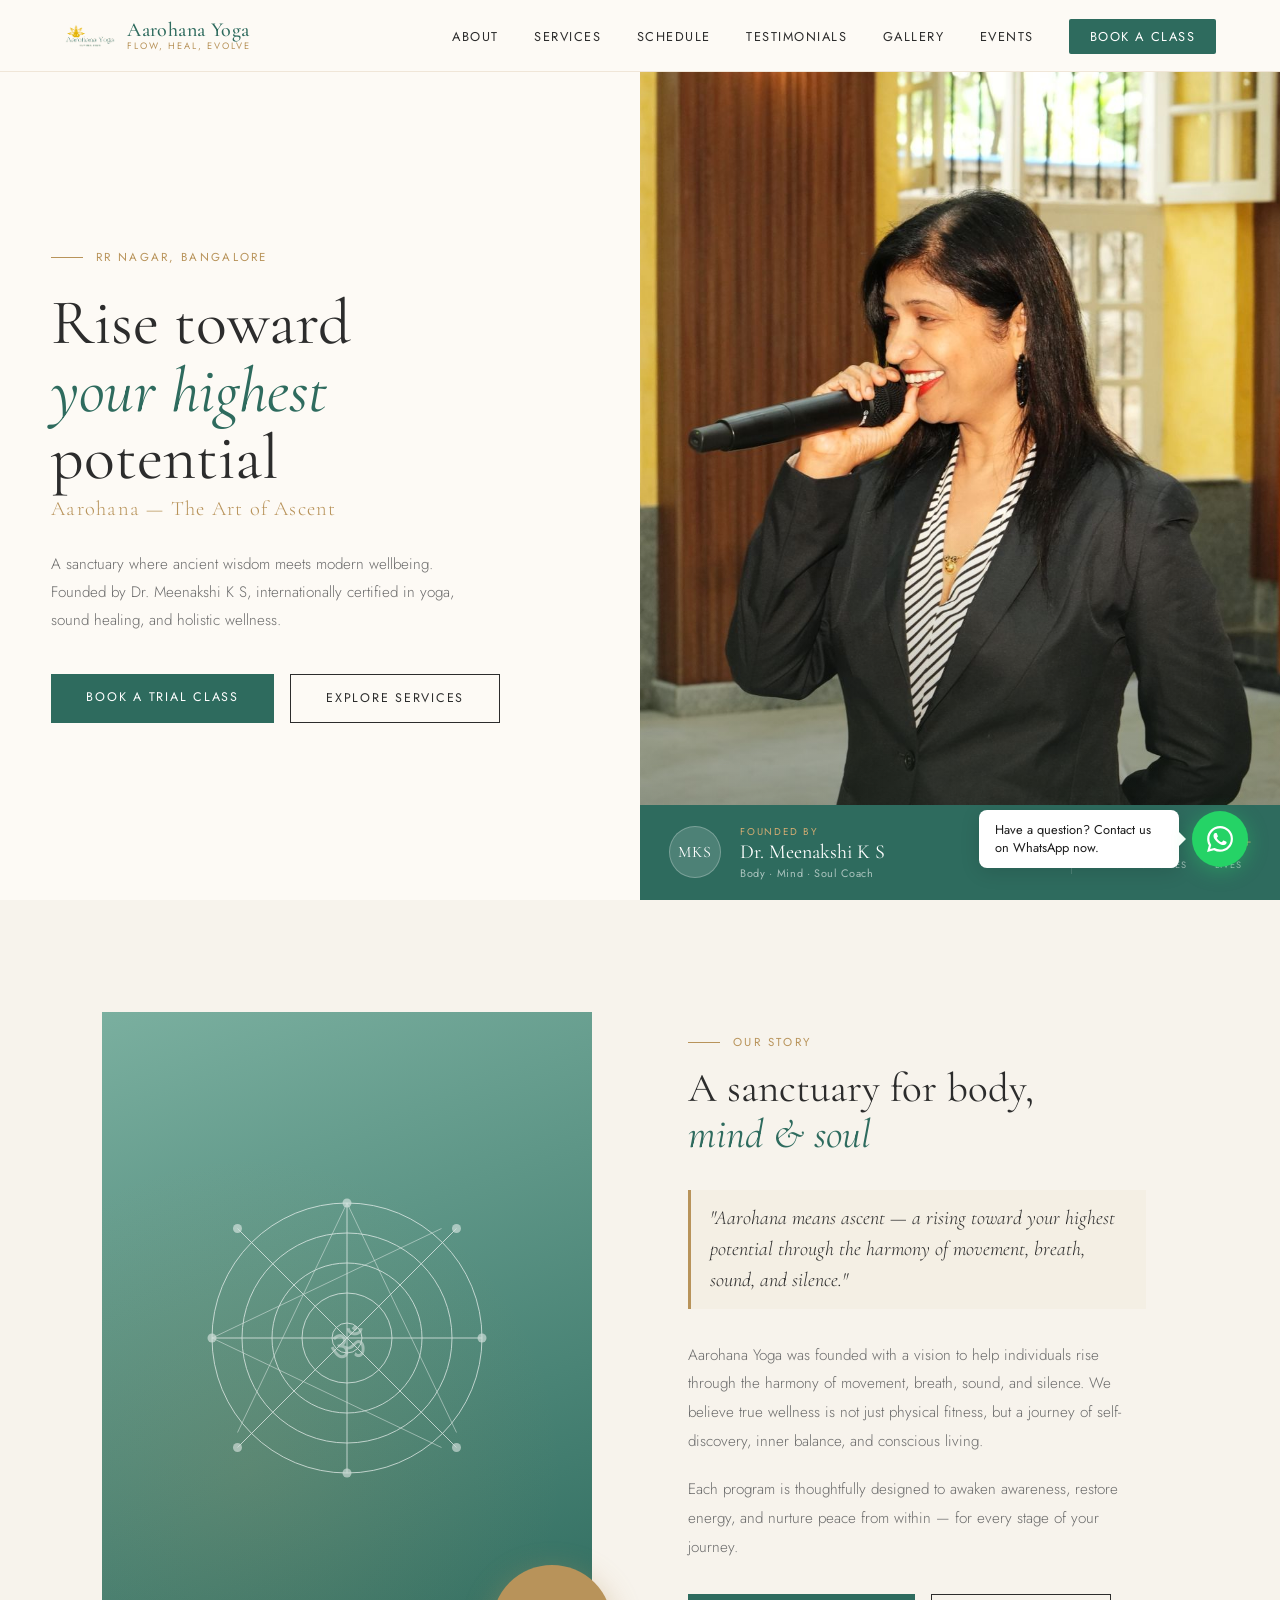
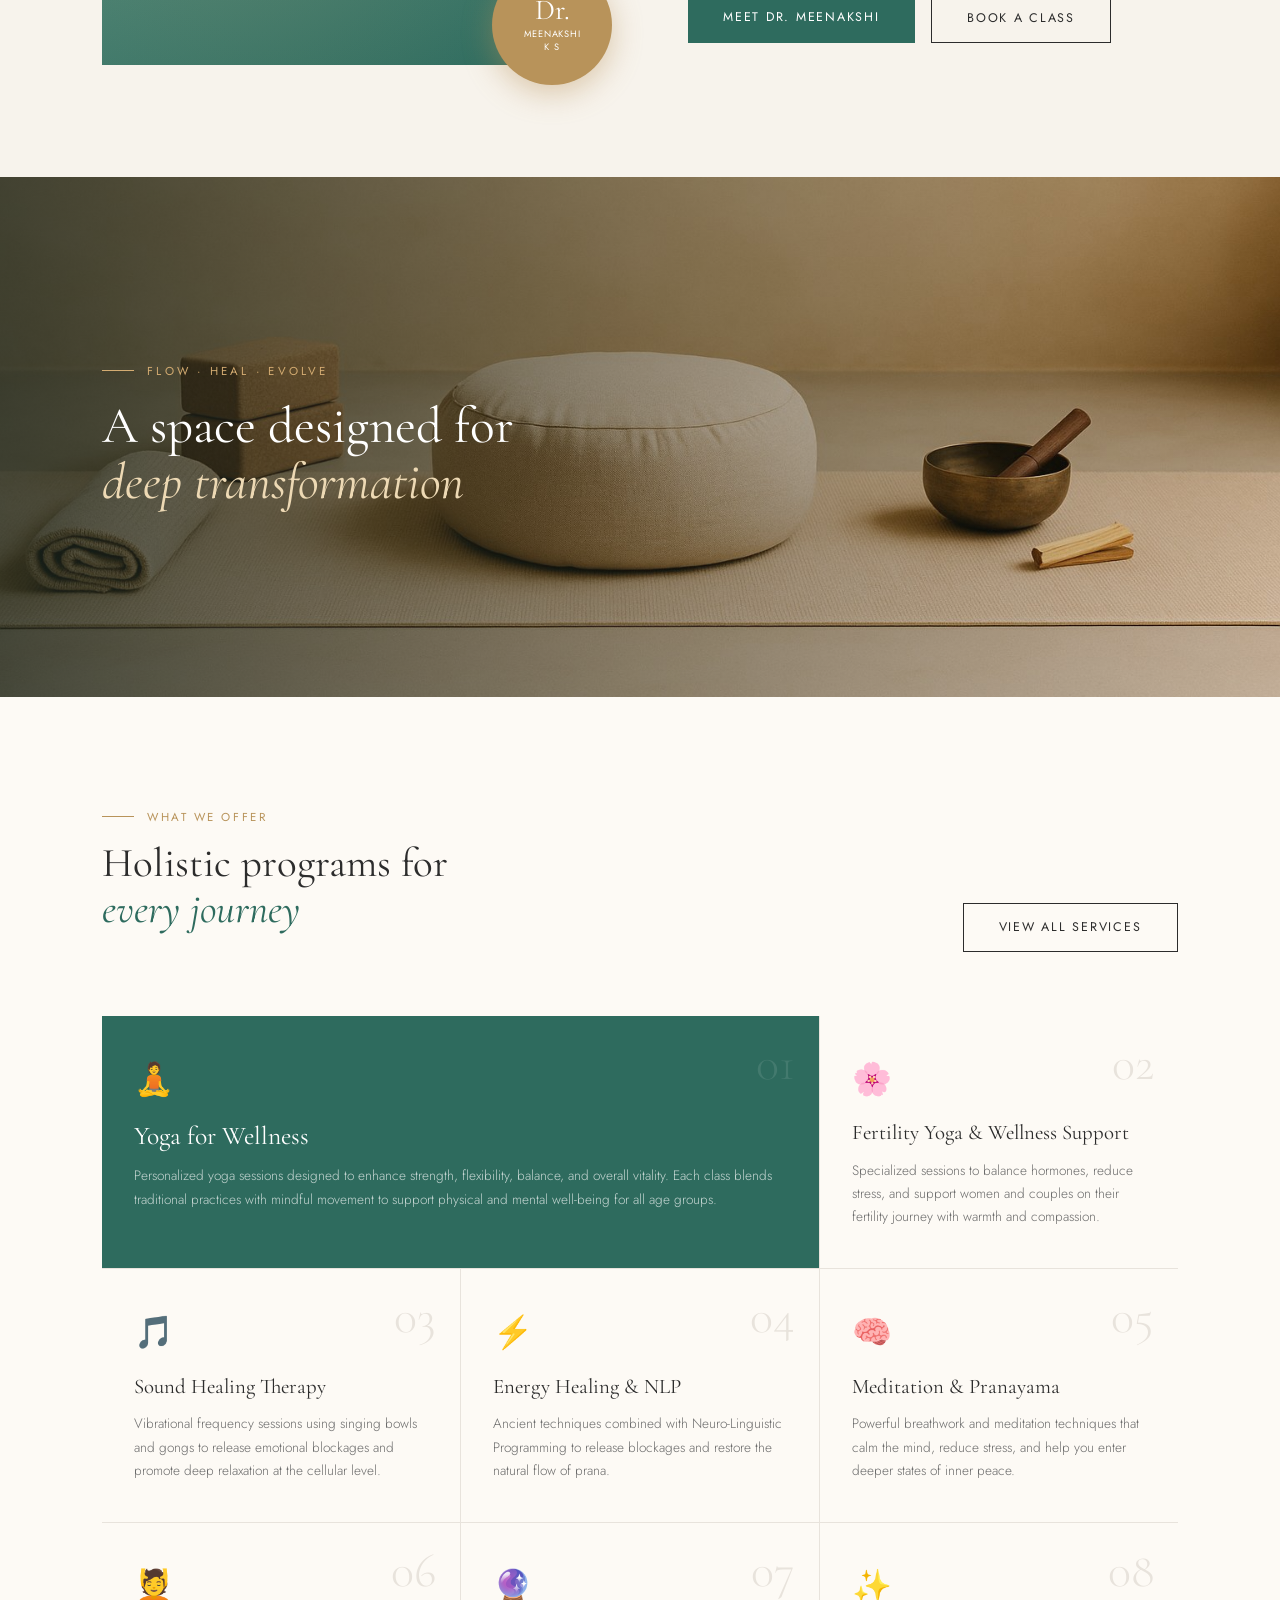
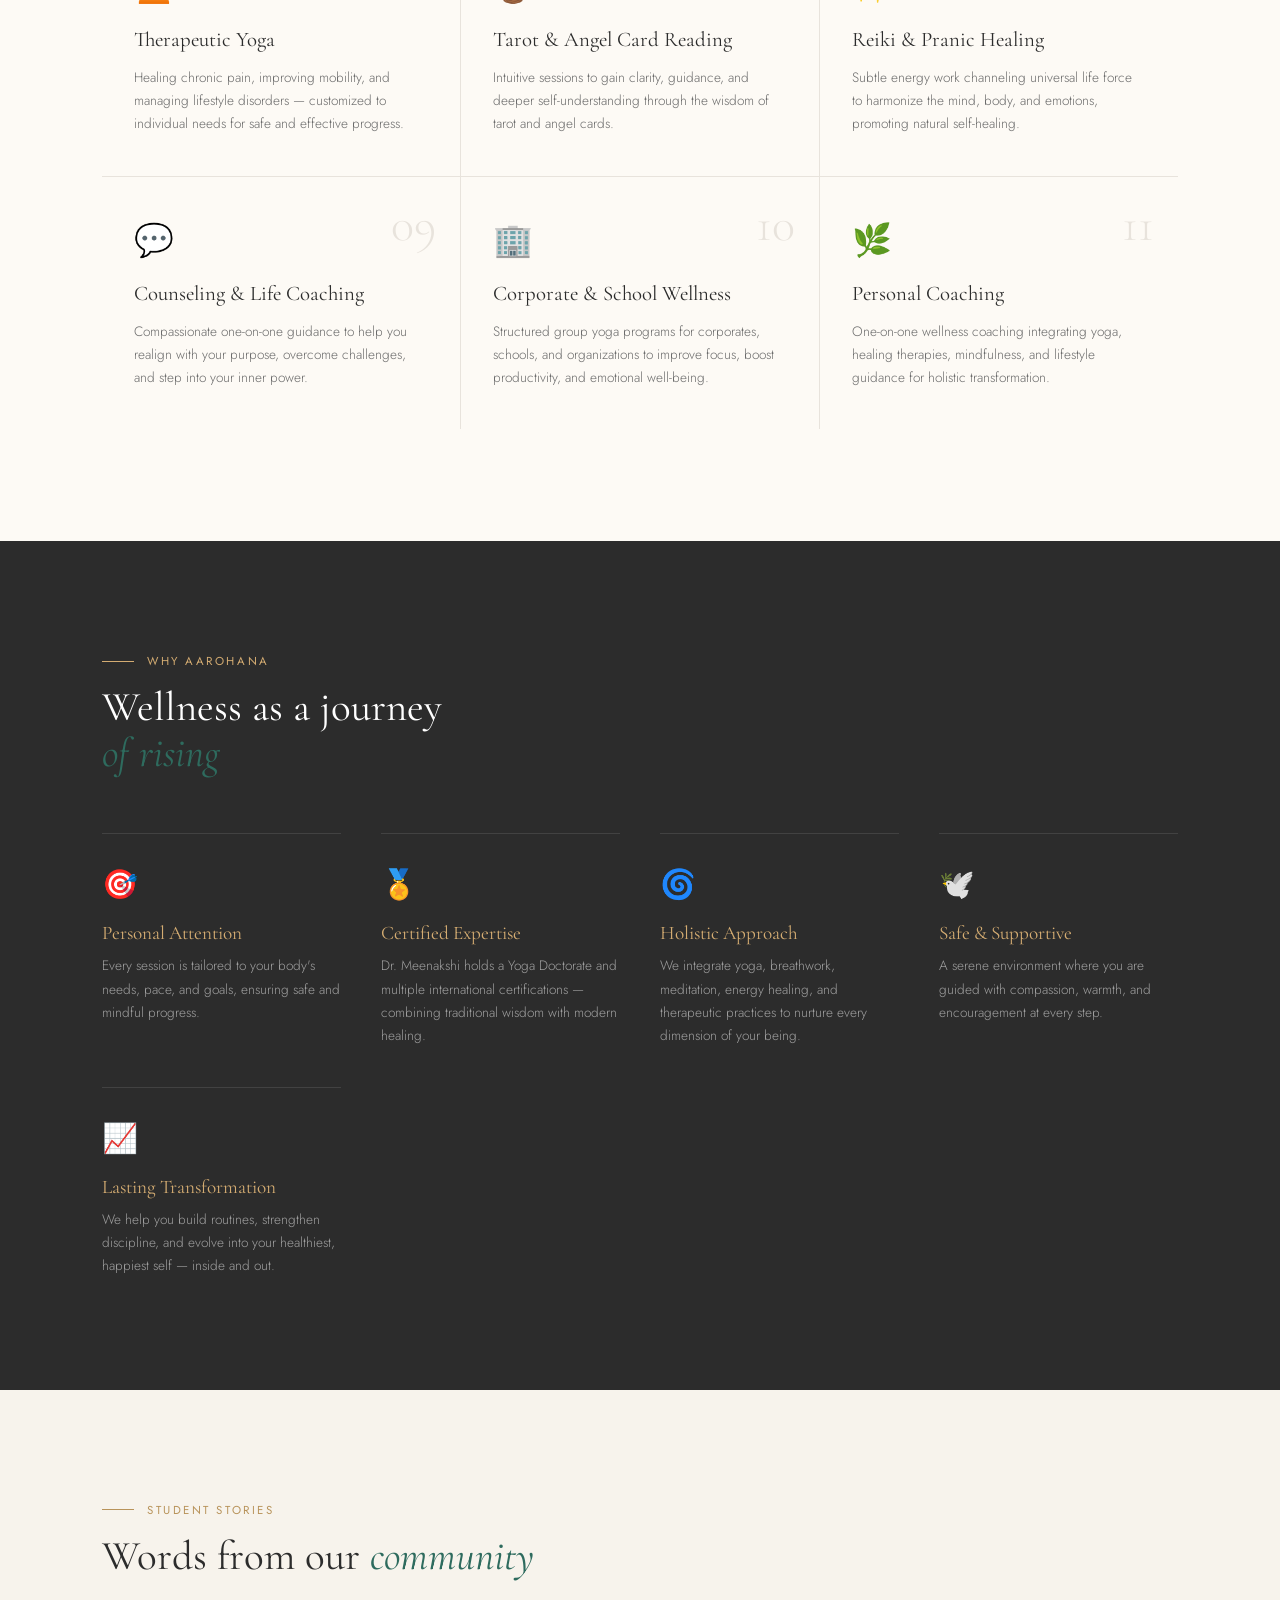
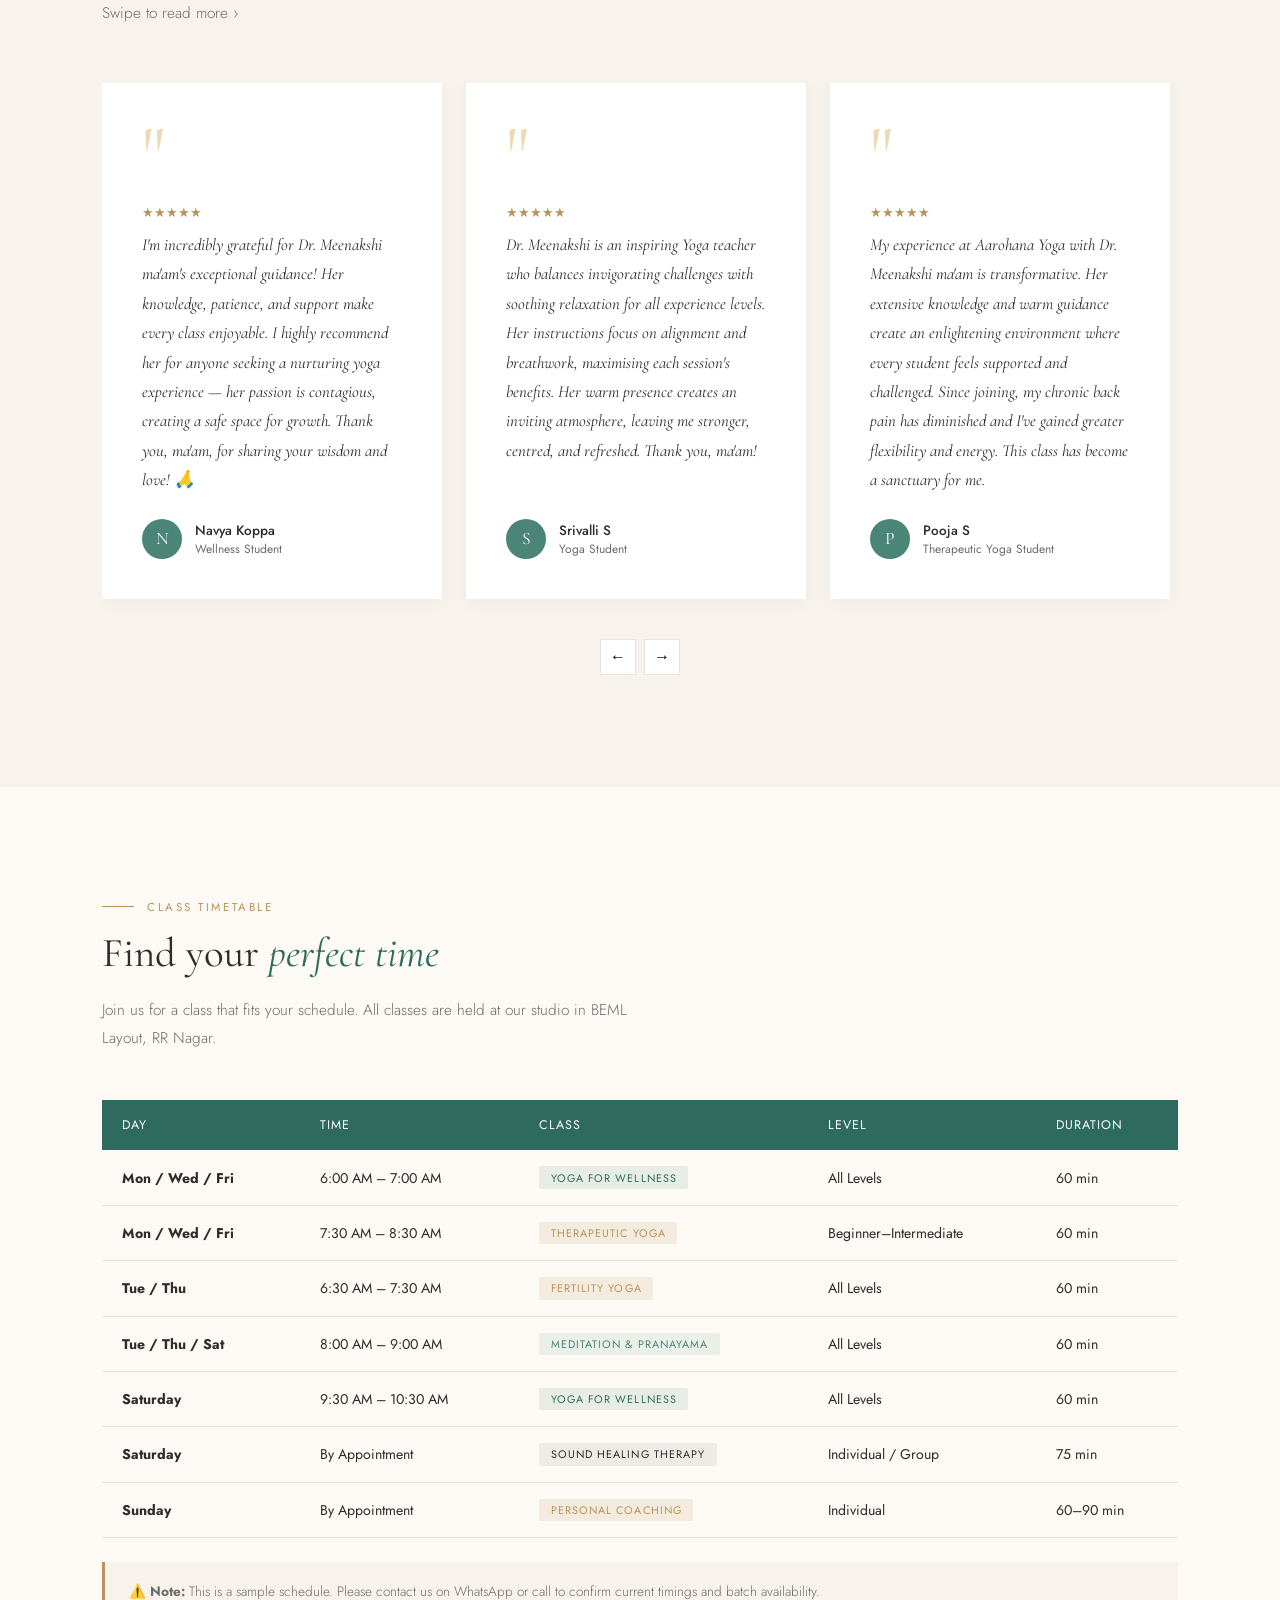
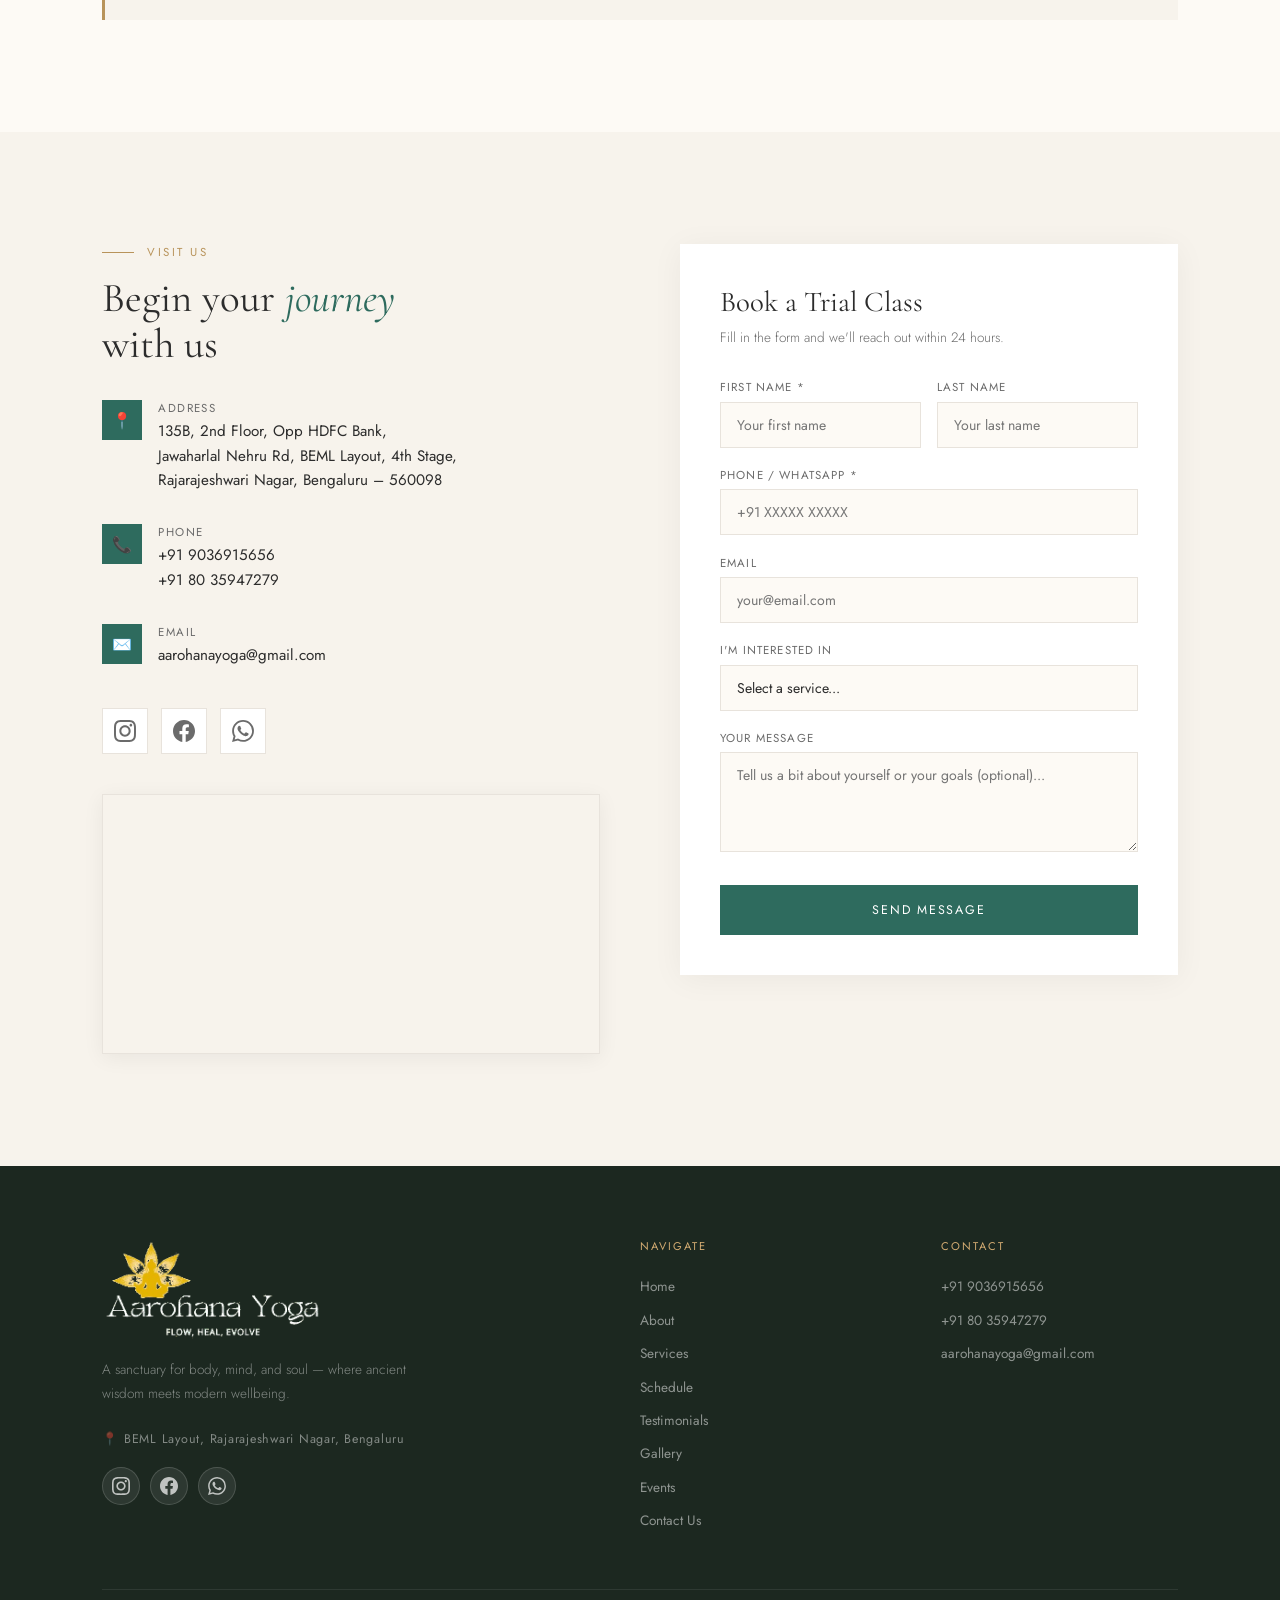
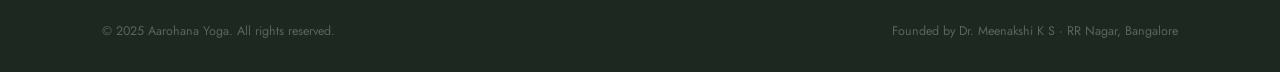
==== commit 737d8494: "Add files via upload" ====
--- a/index.html
+++ b/index.html
@@ -4,60 +4,67 @@
   <meta charset="UTF-8" />
   <meta name="viewport" content="width=device-width, initial-scale=1.0"/>
   <title>Aarohana Yoga | Yoga Studio in RR Nagar, Bangalore</title>
+
+  <!-- SEO -->
+  <meta name="description" content="Aarohana Yoga — a sanctuary for body, mind & soul in Rajarajeshwari Nagar, Bangalore. Founded by Dr. Meenakshi K S. Yoga, Sound Healing, Fertility Yoga, Meditation, Energy Healing & more."/>
+  <meta name="keywords" content="yoga studio Bangalore, yoga RR Nagar, Dr Meenakshi KS, sound healing Bangalore, fertility yoga, therapeutic yoga, meditation Bangalore, Aarohana Yoga"/>
+  <meta name="author" content="Aarohana Yoga — Dr. Meenakshi K S"/>
+  <link rel="canonical" href="https://vyshakprasad.github.io/Aarohana-Yoga/index.html"/>
+
+  <!-- Open Graph -->
+  <meta property="og:type" content="website"/>
+  <meta property="og:url" content="https://vyshakprasad.github.io/Aarohana-Yoga/index.html"/>
+  <meta property="og:title" content="Aarohana Yoga | Yoga Studio in RR Nagar, Bangalore"/>
+  <meta property="og:description" content="A sanctuary for body, mind & soul. Founded by Dr. Meenakshi K S — 25+ years of yoga, sound healing, meditation & holistic wellness in Bangalore."/>
+  <meta property="og:image" content="https://vyshakprasad.github.io/Aarohana-Yoga/images/meenakshi-about.jpeg"/>
+  <meta property="og:site_name" content="Aarohana Yoga"/>
+  <meta property="og:locale" content="en_IN"/>
+
+  <!-- Twitter Card -->
+  <meta name="twitter:card" content="summary_large_image"/>
+  <meta name="twitter:title" content="Aarohana Yoga | Yoga Studio in RR Nagar, Bangalore"/>
+  <meta name="twitter:description" content="A sanctuary for body, mind & soul in Bangalore. Yoga, Sound Healing, Meditation & more by Dr. Meenakshi K S."/>
+  <meta name="twitter:image" content="https://vyshakprasad.github.io/Aarohana-Yoga/images/meenakshi-about.jpeg"/>
+
+  <!-- Schema.org Local Business -->
+  <script type="application/ld+json">
+  {
+    "@context": "https://schema.org",
+    "@type": "HealthAndBeautyBusiness",
+    "name": "Aarohana Yoga",
+    "description": "A sanctuary for body, mind and soul. Yoga, Sound Healing, Meditation, Fertility Yoga and holistic wellness in RR Nagar, Bangalore.",
+    "url": "https://vyshakprasad.github.io/Aarohana-Yoga/",
+    "telephone": ["+919036915656", "+918035947279"],
+    "email": "aarohanayoga@gmail.com",
+    "image": "https://vyshakprasad.github.io/Aarohana-Yoga/images/meenakshi-about.jpeg",
+    "address": {
+      "@type": "PostalAddress",
+      "streetAddress": "135B, 2nd Floor, Opp HDFC Bank, Jawaharlal Nehru Rd, BEML Layout, 4th Stage",
+      "addressLocality": "Rajarajeshwari Nagar",
+      "addressRegion": "Karnataka",
+      "postalCode": "560098",
+      "addressCountry": "IN"
+    },
+    "geo": {
+      "@type": "GeoCoordinates",
+      "latitude": 12.9144373,
+      "longitude": 77.5205703
+    },
+    "openingHoursSpecification": [
+      { "@type": "OpeningHoursSpecification", "dayOfWeek": ["Monday","Wednesday","Friday"], "opens": "06:00", "closes": "10:00" },
+      { "@type": "OpeningHoursSpecification", "dayOfWeek": ["Tuesday","Thursday"], "opens": "06:30", "closes": "10:00" },
+      { "@type": "OpeningHoursSpecification", "dayOfWeek": ["Saturday","Sunday"], "opens": "08:00", "closes": "12:00" }
+    ],
+    "founder": { "@type": "Person", "name": "Dr. Meenakshi K S" },
+    "sameAs": [
+      "https://www.instagram.com/aarohanayoga",
+      "https://www.facebook.com/share/173X7oMKS6/",
+      "https://www.aarohanayoga.com"
+    ]
+  }
+  </script>
   <link rel="icon" type="image/x-icon" href="images/favicon.ico" />
   <link rel="apple-touch-icon" href="images/apple-touch-icon.png" />
-  <meta name="description" content="Aarohana Yoga is a holistic yoga and healing studio in Rajarajeshwari Nagar, Bengaluru offering yoga, meditation, sound healing, fertility yoga, Reiki, counseling, and wellness programs."/>
-  <meta name="keywords" content="Aarohana Yoga, yoga studio RR Nagar, yoga classes Rajarajeshwari Nagar, yoga Bangalore, sound healing Bangalore, fertility yoga, meditation classes, therapeutic yoga, Dr Meenakshi K S"/>
-  <meta name="author" content="Aarohana Yoga"/>
-  <meta name="robots" content="index, follow"/>
-  <link rel="canonical" href="https://www.aarohanayoga.com/"/>
-  <meta property="og:type" content="website"/>
-  <meta property="og:locale" content="en_IN"/>
-  <meta property="og:site_name" content="Aarohana Yoga"/>
-  <meta property="og:title" content="Aarohana Yoga | Yoga Studio in RR Nagar, Bangalore"/>
-  <meta property="og:description" content="Aarohana Yoga is a holistic yoga and healing studio in Rajarajeshwari Nagar, Bengaluru offering yoga, meditation, sound healing, fertility yoga, Reiki, counseling, and wellness programs."/>
-  <meta property="og:url" content="https://www.aarohanayoga.com/"/>
-  <meta property="og:image" content="https://www.aarohanayoga.com/images/hero-lifestyle.png"/>
-  <meta property="og:image:secure_url" content="https://www.aarohanayoga.com/images/hero-lifestyle.png"/>
-  <meta property="og:image:width" content="1536"/>
-  <meta property="og:image:height" content="1024"/>
-  <meta property="og:image:alt" content="Aarohana Yoga | Yoga Studio in RR Nagar, Bangalore"/>
-  <meta name="twitter:card" content="summary_large_image"/>
-  <meta name="twitter:title" content="Aarohana Yoga | Yoga Studio in RR Nagar, Bangalore"/>
-  <meta name="twitter:description" content="Aarohana Yoga is a holistic yoga and healing studio in Rajarajeshwari Nagar, Bengaluru offering yoga, meditation, sound healing, fertility yoga, Reiki, counseling, and wellness programs."/>
-  <meta name="twitter:image" content="https://www.aarohanayoga.com/images/hero-lifestyle.png"/>
-  <script type="application/ld+json">
-    {
-      "@context": "https://schema.org",
-      "@type": [
-        "LocalBusiness",
-        "HealthAndBeautyBusiness"
-      ],
-      "name": "Aarohana Yoga",
-      "url": "https://www.aarohanayoga.com/",
-      "image": "https://www.aarohanayoga.com/images/hero-lifestyle.png",
-      "logo": "https://www.aarohanayoga.com/images/logo.png",
-      "telephone": "+91 9036915656",
-      "email": "aarohanayoga@gmail.com",
-      "address": {
-        "@type": "PostalAddress",
-        "streetAddress": "135B, 2nd Floor, Opp HDFC Bank, Jawaharlal Nehru Road, BEML Layout, 4th Stage, Rajarajeshwari Nagar",
-        "addressLocality": "Bengaluru",
-        "addressRegion": "Karnataka",
-        "postalCode": "560098",
-        "addressCountry": "IN"
-      },
-      "areaServed": "Bengaluru",
-      "founder": {
-        "@type": "Person",
-        "name": "Dr. Meenakshi K S"
-      },
-      "sameAs": [
-        "https://www.instagram.com/dr.meenakshiks/",
-        "https://www.facebook.com/profile.php?id=61576039644438"
-      ]
-    }
-  </script>
   <link rel="preconnect" href="https://fonts.googleapis.com"/>
   <link rel="preconnect" href="https://fonts.gstatic.com" crossorigin/>
   <link href="https://fonts.googleapis.com/css2?family=Cormorant+Garamond:ital,wght@0,300;0,400;0,500;0,600;1,300;1,400&family=Jost:wght@300;400;500&display=swap" rel="stylesheet"/>
@@ -237,8 +244,7 @@
     }
     .service-card {
       background: var(--warm-white); padding: 2.5rem 2rem;
-      position: relative; overflow: hidden; transition: all 0.4s; cursor: pointer;
-      display: block; color: inherit; text-decoration: none;
+      position: relative; overflow: hidden; transition: all 0.4s; cursor: default;
     }
     .service-card::before {
       content: ''; position: absolute; bottom: 0; left: 0;
@@ -246,6 +252,9 @@
     }
     .service-card:hover { background: var(--cream); transform: translateY(-3px); box-shadow: 0 12px 40px rgba(0,0,0,0.07); }
     .service-card:hover::before { width: 100%; }
+    a.service-card { position: relative; }
+    a.service-card::after { content: '→'; position: absolute; bottom: 1.4rem; right: 1.4rem; color: var(--gold); font-size: 0.9rem; opacity: 0; transition: opacity 0.3s, transform 0.3s; }
+    a.service-card:hover::after { opacity: 1; transform: translateX(3px); }
     .service-icon { font-size: 2rem; margin-bottom: 1.2rem; display: block; }
     .service-num {
       position: absolute; top: 1.5rem; right: 1.5rem;
@@ -277,45 +286,58 @@
     .why-desc { font-size: 0.85rem; line-height: 1.7; color: rgba(255,255,255,0.55); font-weight: 300; }
 
     /* TESTIMONIALS */
-    #testimonials { padding: var(--section-pad); background: var(--cream); }
-    .testimonials-grid {
+    #testimonials { padding: var(--section-pad); background: var(--cream); overflow: hidden; }
+    .testimonials-scroll-wrap {
+      position: relative; margin-top: 3.5rem;
+    }
+    .testimonials-scroll {
       display: flex;
       gap: 1.5rem;
-      margin-top: 3.5rem;
       overflow-x: auto;
-      overscroll-behavior-inline: contain;
-      scroll-snap-type: x proximity;
+      scroll-snap-type: x mandatory;
+      -webkit-overflow-scrolling: touch;
       padding-bottom: 1rem;
-      -webkit-overflow-scrolling: touch;
-    }
-    .testimonials-grid::-webkit-scrollbar { height: 8px; }
-    .testimonials-grid::-webkit-scrollbar-track { background: rgba(49,91,83,0.08); }
-    .testimonials-grid::-webkit-scrollbar-thumb { background: rgba(49,91,83,0.35); border-radius: 999px; }
+      cursor: grab;
+    }
+    .testimonials-scroll:active { cursor: grabbing; }
+    .testimonials-scroll::-webkit-scrollbar { height: 4px; }
+    .testimonials-scroll::-webkit-scrollbar-track { background: var(--light-grey); border-radius: 2px; }
+    .testimonials-scroll::-webkit-scrollbar-thumb { background: var(--gold); border-radius: 2px; }
     .testimonial-card {
       background: white; padding: 2.5rem;
       box-shadow: 0 2px 20px rgba(0,0,0,0.04); transition: box-shadow 0.3s;
-      flex: 0 0 min(360px, 86vw);
-      scroll-snap-align: start;
+      flex: 0 0 340px; scroll-snap-align: start;
+      display: flex; flex-direction: column;
     }
     .testimonial-card:hover { box-shadow: 0 8px 40px rgba(0,0,0,0.08); }
+    .testimonials-nav {
+      display: flex; gap: 0.5rem; justify-content: center; margin-top: 1.5rem;
+    }
+    .testimonials-nav button {
+      width: 36px; height: 36px; border: 1px solid var(--light-grey);
+      background: white; cursor: pointer; font-size: 1rem;
+      transition: all 0.3s; display: flex; align-items: center; justify-content: center;
+    }
+    .testimonials-nav button:hover { background: var(--teal); color: white; border-color: var(--teal); }
     .quote-mark {
       font-family: var(--font-serif); font-size: 5rem;
       color: var(--gold-pale); line-height: 0.8; margin-bottom: 1rem; display: block;
     }
     .testimonial-text {
-      font-family: var(--font-serif); font-size: 1.1rem;
-      font-style: italic; line-height: 1.7; color: var(--charcoal); margin-bottom: 1.5rem;
-    }
-    .testimonial-author { display: flex; align-items: center; gap: 0.8rem; }
+      font-family: var(--font-serif); font-size: 1.05rem;
+      font-style: italic; line-height: 1.75; color: var(--charcoal); margin-bottom: 1.5rem;
+      flex: 1;
+    }
+    .testimonial-author { display: flex; align-items: center; gap: 0.8rem; margin-top: auto; }
     .author-avatar {
       width: 40px; height: 40px; border-radius: 50%;
       background: var(--teal-mid);
       display: flex; align-items: center; justify-content: center;
-      color: white; font-family: var(--font-serif); font-size: 1.1rem;
+      color: white; font-family: var(--font-serif); font-size: 1.1rem; flex-shrink: 0;
     }
     .author-name { font-size: 0.85rem; font-weight: 500; color: var(--charcoal); }
     .author-tag { font-size: 0.75rem; color: var(--mid-grey); }
-    .stars { color: var(--gold); font-size: 0.75rem; margin-bottom: 0.3rem; }
+    .stars { color: var(--gold); font-size: 0.8rem; margin-bottom: 0.5rem; }
 
     /* SCHEDULE */
     #schedule { padding: var(--section-pad); background: var(--warm-white); }
@@ -556,11 +578,11 @@
     }
   </style>
 </head>
-<body id="top">
+<body>
 
 <nav id="navbar">
-  <a href="#top" class="nav-logo">
-    <img src="images/logo.png" alt="Aarohana Yoga" />
+  <a href="index.html" class="nav-logo" id="navLogo">
+    <img src="[data-uri]" alt="Aarohana Yoga" />
     <div class="nav-brand-text">
       <span class="nav-brand-name">Aarohana Yoga</span>
       <span class="nav-brand-tagline">Flow, Heal, Evolve</span>
@@ -597,7 +619,7 @@
     <p class="hero-desc">A sanctuary where ancient wisdom meets modern wellbeing. Founded by Dr. Meenakshi K S, internationally certified in yoga, sound healing, and holistic wellness.</p>
     <div class="hero-actions">
       <a href="#contact" class="btn-primary">Book a Trial Class</a>
-      <a href="pages/services.html" class="btn-outline">Explore Services</a>
+      <a href="#services" class="btn-outline">Explore Services</a>
     </div>
   </div>
   <div class="hero-right">
@@ -695,22 +717,22 @@
     <a href="pages/services.html" class="btn-outline">View All Services</a>
   </div>
   <div class="services-grid reveal">
-    <a class="service-card service-featured" href="pages/services.html#yoga-for-wellness">
+    <a href="pages/services.html#s01" class="service-card service-featured" style="text-decoration:none;color:inherit;display:block;">
       <span class="service-num">01</span>
       <span class="service-icon">🧘</span>
       <div class="service-name">Yoga for Wellness</div>
       <p class="service-desc">Personalized yoga sessions designed to enhance strength, flexibility, balance, and overall vitality. Each class blends traditional practices with mindful movement to support physical and mental well-being for all age groups.</p>
     </a>
-    <a class="service-card" href="pages/services.html#fertility-yoga"><span class="service-num">02</span><span class="service-icon">🌸</span><div class="service-name">Fertility Yoga & Wellness Support</div><p class="service-desc">Specialized sessions to balance hormones, reduce stress, and support women and couples on their fertility journey with warmth and compassion.</p></a>
-    <a class="service-card" href="pages/services.html#sound-healing"><span class="service-num">03</span><span class="service-icon">🎵</span><div class="service-name">Sound Healing Therapy</div><p class="service-desc">Vibrational frequency sessions using singing bowls and gongs to release emotional blockages and promote deep relaxation at the cellular level.</p></a>
-    <a class="service-card" href="pages/services.html#energy-healing-nlp"><span class="service-num">04</span><span class="service-icon">⚡</span><div class="service-name">Energy Healing & NLP</div><p class="service-desc">Ancient techniques combined with Neuro-Linguistic Programming to release blockages and restore the natural flow of prana.</p></a>
-    <a class="service-card" href="pages/services.html#meditation-pranayama"><span class="service-num">05</span><span class="service-icon">🧠</span><div class="service-name">Meditation & Pranayama</div><p class="service-desc">Powerful breathwork and meditation techniques that calm the mind, reduce stress, and help you enter deeper states of inner peace.</p></a>
-    <a class="service-card" href="pages/services.html#therapeutic-yoga"><span class="service-num">06</span><span class="service-icon">💆</span><div class="service-name">Therapeutic Yoga</div><p class="service-desc">Healing chronic pain, improving mobility, and managing lifestyle disorders — customized to individual needs for safe and effective progress.</p></a>
-    <a class="service-card" href="pages/services.html#tarot-angel-reading"><span class="service-num">07</span><span class="service-icon">🔮</span><div class="service-name">Tarot & Angel Card Reading</div><p class="service-desc">Intuitive sessions to gain clarity, guidance, and deeper self-understanding through the wisdom of tarot and angel cards.</p></a>
-    <a class="service-card" href="pages/services.html#reiki-pranic-healing"><span class="service-num">08</span><span class="service-icon">✨</span><div class="service-name">Reiki & Pranic Healing</div><p class="service-desc">Subtle energy work channeling universal life force to harmonize the mind, body, and emotions, promoting natural self-healing.</p></a>
-    <a class="service-card" href="pages/services.html#counseling-life-coaching"><span class="service-num">09</span><span class="service-icon">💬</span><div class="service-name">Counseling & Life Coaching</div><p class="service-desc">Compassionate one-on-one guidance to help you realign with your purpose, overcome challenges, and step into your inner power.</p></a>
-    <a class="service-card" href="pages/services.html#corporate-school-wellness"><span class="service-num">10</span><span class="service-icon">🏢</span><div class="service-name">Corporate & School Wellness</div><p class="service-desc">Structured group yoga programs for corporates, schools, and organizations to improve focus, boost productivity, and emotional well-being.</p></a>
-    <a class="service-card" href="pages/services.html#personal-coaching"><span class="service-num">11</span><span class="service-icon">🌿</span><div class="service-name">Personal Coaching</div><p class="service-desc">One-on-one wellness coaching integrating yoga, healing therapies, mindfulness, and lifestyle guidance for holistic transformation.</p></a>
+    <a href="pages/services.html#s02" class="service-card" style="text-decoration:none;color:inherit;display:block;"><span class="service-num">02</span><span class="service-icon">🌸</span><div class="service-name">Fertility Yoga & Wellness Support</div><p class="service-desc">Specialized sessions to balance hormones, reduce stress, and support women and couples on their fertility journey with warmth and compassion.</p></a>
+    <a href="pages/services.html#s03" class="service-card" style="text-decoration:none;color:inherit;display:block;"><span class="service-num">03</span><span class="service-icon">🎵</span><div class="service-name">Sound Healing Therapy</div><p class="service-desc">Vibrational frequency sessions using singing bowls and gongs to release emotional blockages and promote deep relaxation at the cellular level.</p></a>
+    <a href="pages/services.html#s04" class="service-card" style="text-decoration:none;color:inherit;display:block;"><span class="service-num">04</span><span class="service-icon">⚡</span><div class="service-name">Energy Healing & NLP</div><p class="service-desc">Ancient techniques combined with Neuro-Linguistic Programming to release blockages and restore the natural flow of prana.</p></a>
+    <a href="pages/services.html#s05" class="service-card" style="text-decoration:none;color:inherit;display:block;"><span class="service-num">05</span><span class="service-icon">🧠</span><div class="service-name">Meditation & Pranayama</div><p class="service-desc">Powerful breathwork and meditation techniques that calm the mind, reduce stress, and help you enter deeper states of inner peace.</p></a>
+    <a href="pages/services.html#s06" class="service-card" style="text-decoration:none;color:inherit;display:block;"><span class="service-num">06</span><span class="service-icon">💆</span><div class="service-name">Therapeutic Yoga</div><p class="service-desc">Healing chronic pain, improving mobility, and managing lifestyle disorders — customized to individual needs for safe and effective progress.</p></a>
+    <a href="pages/services.html#s07" class="service-card" style="text-decoration:none;color:inherit;display:block;"><span class="service-num">07</span><span class="service-icon">🔮</span><div class="service-name">Tarot & Angel Card Reading</div><p class="service-desc">Intuitive sessions to gain clarity, guidance, and deeper self-understanding through the wisdom of tarot and angel cards.</p></a>
+    <a href="pages/services.html#s08" class="service-card" style="text-decoration:none;color:inherit;display:block;"><span class="service-num">08</span><span class="service-icon">✨</span><div class="service-name">Reiki & Pranic Healing</div><p class="service-desc">Subtle energy work channeling universal life force to harmonize the mind, body, and emotions, promoting natural self-healing.</p></a>
+    <a href="pages/services.html#s09" class="service-card" style="text-decoration:none;color:inherit;display:block;"><span class="service-num">09</span><span class="service-icon">💬</span><div class="service-name">Counseling & Life Coaching</div><p class="service-desc">Compassionate one-on-one guidance to help you realign with your purpose, overcome challenges, and step into your inner power.</p></a>
+    <a href="pages/services.html#s10" class="service-card" style="text-decoration:none;color:inherit;display:block;"><span class="service-num">10</span><span class="service-icon">🏢</span><div class="service-name">Corporate & School Wellness</div><p class="service-desc">Structured group yoga programs for corporates, schools, and organizations to improve focus, boost productivity, and emotional well-being.</p></a>
+    <a href="pages/services.html#s11" class="service-card" style="text-decoration:none;color:inherit;display:block;"><span class="service-num">11</span><span class="service-icon">🌿</span><div class="service-name">Personal Coaching</div><p class="service-desc">One-on-one wellness coaching integrating yoga, healing therapies, mindfulness, and lifestyle guidance for holistic transformation.</p></a>
   </div>
 </section>
 
@@ -734,37 +756,57 @@
   <div class="reveal">
     <div class="section-tag">Student Stories</div>
     <h2 class="section-title">Words from our <em>community</em></h2>
-  </div>
-  <div class="testimonials-grid reveal">
-    <div class="testimonial-card">
-      <span class="quote-mark">"</span>
-      <div class="stars">★★★★★</div>
-      <p class="testimonial-text">I'm so grateful for Dr. Meenakshi ma'am's guidance. She's incredibly knowledgeable, patient and supportive. Her classes are engaging, the meditation sessions are truly transformative, and she creates a safe space for students to grow and learn.</p>
-      <div class="testimonial-author"><div class="author-avatar">N</div><div><div class="author-name">Navya Koppa</div><div class="author-tag">Wellness Student</div></div></div>
-    </div>
-    <div class="testimonial-card">
-      <span class="quote-mark">"</span>
-      <div class="stars">★★★★★</div>
-      <p class="testimonial-text">Aarohana Yoga and Healing offers an excellent experience with well-priced classes and a spacious, well-maintained environment. Meenakshi is very knowledgeable, calmly approaches each student, and customizes the learning for every individual.</p>
-      <div class="testimonial-author"><div class="author-avatar">K</div><div><div class="author-name">Karthik</div><div class="author-tag">Yoga Student</div></div></div>
-    </div>
-    <div class="testimonial-card">
-      <span class="quote-mark">"</span>
-      <div class="stars">★★★★★</div>
-      <p class="testimonial-text">Nothing quite compares to the transformative experience I found at Aarohana Yoga under Dr. Meenakshi Ma'am's guidance. Her knowledge, warmth, caring nature and grace are unmatched. Her presence is calming, yet energising, and I eagerly anticipate each class.</p>
-      <div class="testimonial-author"><div class="author-avatar">P</div><div><div class="author-name">Pooja</div><div class="author-tag">Yoga Student</div></div></div>
-    </div>
-    <div class="testimonial-card">
-      <span class="quote-mark">"</span>
-      <div class="stars">★★★★★</div>
-      <p class="testimonial-text">Meenakshi is a highly qualified and knowledgeable yoga instructor with immense experience and a strong name in the industry. Highly recommended.</p>
-      <div class="testimonial-author"><div class="author-avatar">S</div><div><div class="author-name">Shyam Prasad</div><div class="author-tag">Yoga Student</div></div></div>
-    </div>
-    <div class="testimonial-card">
-      <span class="quote-mark">"</span>
-      <div class="stars">★★★★★</div>
-      <p class="testimonial-text">Aarohana Yoga has built a strong reputation for excellence and customer satisfaction, with students appreciating the quality of yoga and wellness training in a serene setting.</p>
-      <div class="testimonial-author"><div class="author-avatar">A</div><div><div class="author-name">Aarohana Students</div><div class="author-tag">Review Summary</div></div></div>
+    <p class="section-lead" style="margin-top:0.5rem">Swipe to read more ›</p>
+  </div>
+  <div class="testimonials-scroll-wrap reveal">
+    <div class="testimonials-scroll" id="testimonialsScroll">
+
+      <div class="testimonial-card">
+        <span class="quote-mark">"</span>
+        <div class="stars">★★★★★</div>
+        <p class="testimonial-text">I'm incredibly grateful for Dr. Meenakshi ma'am's exceptional guidance! Her knowledge, patience, and support make every class enjoyable. I highly recommend her for anyone seeking a nurturing yoga experience — her passion is contagious, creating a safe space for growth. Thank you, ma'am, for sharing your wisdom and love! 🙏</p>
+        <div class="testimonial-author"><div class="author-avatar">N</div><div><div class="author-name">Navya Koppa</div><div class="author-tag">Wellness Student</div></div></div>
+      </div>
+
+      <div class="testimonial-card">
+        <span class="quote-mark">"</span>
+        <div class="stars">★★★★★</div>
+        <p class="testimonial-text">Dr. Meenakshi is an inspiring Yoga teacher who balances invigorating challenges with soothing relaxation for all experience levels. Her instructions focus on alignment and breathwork, maximising each session's benefits. Her warm presence creates an inviting atmosphere, leaving me stronger, centred, and refreshed. Thank you, ma'am!</p>
+        <div class="testimonial-author"><div class="author-avatar">S</div><div><div class="author-name">Srivalli S</div><div class="author-tag">Yoga Student</div></div></div>
+      </div>
+
+      <div class="testimonial-card">
+        <span class="quote-mark">"</span>
+        <div class="stars">★★★★★</div>
+        <p class="testimonial-text">My experience at Aarohana Yoga with Dr. Meenakshi ma'am is transformative. Her extensive knowledge and warm guidance create an enlightening environment where every student feels supported and challenged. Since joining, my chronic back pain has diminished and I've gained greater flexibility and energy. This class has become a sanctuary for me.</p>
+        <div class="testimonial-author"><div class="author-avatar">P</div><div><div class="author-name">Pooja S</div><div class="author-tag">Therapeutic Yoga Student</div></div></div>
+      </div>
+
+      <div class="testimonial-card">
+        <span class="quote-mark">"</span>
+        <div class="stars">★★★★★</div>
+        <p class="testimonial-text">I'm absolutely thrilled with my experience here! Thanks to Meenakshi ma'am and her incredible training, this place has been the perfect choice for my yoga journey. It's been nothing short of amazing — keeping me energized all day long and even enhancing my sleep! I wholeheartedly recommend this centre!</p>
+        <div class="testimonial-author"><div class="author-avatar">K</div><div><div class="author-name">Kailashnath S</div><div class="author-tag">Wellness Student</div></div></div>
+      </div>
+
+      <div class="testimonial-card">
+        <span class="quote-mark">"</span>
+        <div class="stars">★★★★★</div>
+        <p class="testimonial-text">The sound healing sessions at Aarohana are unlike anything I've experienced before. Dr. Meenakshi creates such a peaceful atmosphere — I always leave feeling completely restored and at peace. The combination of yoga and sound therapy has transformed my well-being in ways I didn't think were possible.</p>
+        <div class="testimonial-author"><div class="author-avatar">R</div><div><div class="author-name">Rekha Anand</div><div class="author-tag">Sound Healing Student</div></div></div>
+      </div>
+
+      <div class="testimonial-card">
+        <span class="quote-mark">"</span>
+        <div class="stars">★★★★★</div>
+        <p class="testimonial-text">The meditation and pranayama classes have been life-changing. I came in stressed and overwhelmed, and within a few weeks I started sleeping better, feeling calmer, and approaching challenges differently. Dr. Meenakshi's teaching style is gentle yet deeply effective. Highly recommended for anyone seeking inner peace.</p>
+        <div class="testimonial-author"><div class="author-avatar">A</div><div><div class="author-name">Ananya Krishnan</div><div class="author-tag">Meditation Student</div></div></div>
+      </div>
+
+    </div>
+    <div class="testimonials-nav">
+      <button id="testimonialPrev" aria-label="Previous">&#8592;</button>
+      <button id="testimonialNext" aria-label="Next">&#8594;</button>
     </div>
   </div>
 </section>
@@ -868,7 +910,7 @@
         <img src="images/logo-footer.png" alt="Aarohana Yoga" class="footer-logo-img" />
       </div>
       <p class="footer-tagline">A sanctuary for body, mind, and soul — where ancient wisdom meets modern wellbeing.</p>
-      <p style="font-size:0.78rem;color:rgba(255,255,255,0.3);letter-spacing:0.06em;margin-bottom:1.2rem"><a href="https://maps.app.goo.gl/eXLF6SVuVMaBg3pB6" target="_blank" rel="noopener noreferrer" style="color:inherit;text-decoration:none">📍 BEML Layout, Rajarajeshwari Nagar, Bengaluru</a></p>
+      <p style="font-size:0.78rem;color:rgba(255,255,255,0.3);letter-spacing:0.06em;margin-bottom:1.2rem"><a href="https://maps.app.goo.gl/eXLF6SVuVMaBg3pB6" target="_blank" rel="noopener noreferrer" style="color:rgba(255,255,255,0.45);text-decoration:none;">📍 BEML Layout, Rajarajeshwari Nagar, Bengaluru</a></p>
       <div class="footer-social">
         <a href="https://www.instagram.com/aarohanayoga" target="_blank" class="footer-social-btn" title="Instagram" rel="noopener noreferrer"><svg xmlns="http://www.w3.org/2000/svg" viewBox="0 0 24 24" width="18" height="18"><path fill="rgba(255,255,255,0.7)" d="M12 2.163c3.204 0 3.584.012 4.85.07 3.252.148 4.771 1.691 4.919 4.919.058 1.265.069 1.645.069 4.849 0 3.205-.012 3.584-.069 4.849-.149 3.225-1.664 4.771-4.919 4.919-1.266.058-1.644.07-4.85.07-3.204 0-3.584-.012-4.849-.07-3.26-.149-4.771-1.699-4.919-4.92-.058-1.265-.07-1.644-.07-4.849 0-3.204.013-3.583.07-4.849.149-3.227 1.664-4.771 4.919-4.919 1.266-.057 1.645-.069 4.849-.069zm0-2.163c-3.259 0-3.667.014-4.947.072-4.358.2-6.78 2.618-6.98 6.98-.059 1.281-.073 1.689-.073 4.948 0 3.259.014 3.668.072 4.948.2 4.358 2.618 6.78 6.98 6.98 1.281.058 1.689.072 4.948.072 3.259 0 3.668-.014 4.948-.072 4.354-.2 6.782-2.618 6.979-6.98.059-1.28.073-1.689.073-4.948 0-3.259-.014-3.667-.072-4.947-.196-4.354-2.617-6.78-6.979-6.98-1.281-.059-1.69-.073-4.949-.073zm0 5.838c-3.403 0-6.162 2.759-6.162 6.162s2.759 6.163 6.162 6.163 6.162-2.759 6.162-6.163c0-3.403-2.759-6.162-6.162-6.162zm0 10.162c-2.209 0-4-1.79-4-4 0-2.209 1.791-4 4-4s4 1.791 4 4c0 2.21-1.791 4-4 4zm6.406-11.845c-.796 0-1.441.645-1.441 1.44s.645 1.44 1.441 1.44c.795 0 1.439-.645 1.439-1.44s-.644-1.44-1.439-1.44z"/></svg></a>
         <a href="https://www.facebook.com/share/173X7oMKS6/" target="_blank" class="footer-social-btn" title="Facebook" rel="noopener noreferrer"><svg xmlns="http://www.w3.org/2000/svg" viewBox="0 0 24 24" width="18" height="18"><path fill="rgba(255,255,255,0.7)" d="M24 12.073c0-6.627-5.373-12-12-12s-12 5.373-12 12c0 5.99 4.388 10.954 10.125 11.854v-8.385H7.078v-3.47h3.047V9.43c0-3.007 1.792-4.669 4.533-4.669 1.312 0 2.686.235 2.686.235v2.953H15.83c-1.491 0-1.956.925-1.956 1.874v2.25h3.328l-.532 3.47h-2.796v8.385C19.612 23.027 24 18.062 24 12.073z"/></svg></a>
@@ -916,5 +958,34 @@
 </div>
 
 <script src="js/main.js"></script>
-</body>
+<script>
+// Logo scroll to top
+(function() {
+  var logo = document.getElementById('navLogo');
+  if (!logo) return;
+  logo.addEventListener('click', function(e) {
+    if (window.location.pathname.endsWith('index.html') || window.location.pathname === '/' || window.location.pathname.endsWith('/')) {
+      e.preventDefault();
+      window.scrollTo({ top: 0, behavior: 'smooth' });
+    }
+  });
+})();
+
+// Testimonials horizontal scroll with buttons
+(function() {
+  var scroll = document.getElementById('testimonialsScroll');
+  var prev   = document.getElementById('testimonialPrev');
+  var next   = document.getElementById('testimonialNext');
+  if (!scroll || !prev || !next) return;
+  var cardW = 340 + 24; // card width + gap
+  next.addEventListener('click', function() { scroll.scrollBy({ left: cardW, behavior: 'smooth' }); });
+  prev.addEventListener('click', function() { scroll.scrollBy({ left: -cardW, behavior: 'smooth' }); });
+  // Drag-to-scroll
+  var isDown = false, startX, scrollLeft;
+  scroll.addEventListener('mousedown', function(e) { isDown = true; scroll.classList.add('dragging'); startX = e.pageX - scroll.offsetLeft; scrollLeft = scroll.scrollLeft; });
+  scroll.addEventListener('mouseleave', function() { isDown = false; });
+  scroll.addEventListener('mouseup',    function() { isDown = false; });
+  scroll.addEventListener('mousemove',  function(e) { if (!isDown) return; e.preventDefault(); var x = e.pageX - scroll.offsetLeft; scroll.scrollLeft = scrollLeft - (x - startX); });
+})();
+</script></body>
 </html>
--- a/css/main.css
+++ b/css/main.css
@@ -385,9 +385,16 @@
 .page-hero h1 em { font-style: italic; color: var(--gold-pale); }
 .page-hero-desc { font-size: 1rem; color: rgba(255,255,255,0.7); max-width: 560px; line-height: 1.8; font-weight: 300; }
 .hero-om {
-  position: absolute; right: 8%; top: 50%; transform: translateY(-50%);
-  font-size: 12rem; color: rgba(255,255,255,0.04);
+  position: absolute; right: 6%; top: 50%; transform: translateY(-50%);
+  font-size: 18rem; color: rgba(255,255,255,0.05);
   font-family: serif; z-index: 1; line-height: 1;
+  animation: heroOmSpin 90s linear infinite;
+  transform-origin: center center;
+  pointer-events: none; user-select: none;
+}
+@keyframes heroOmSpin {
+  from { transform: translateY(-50%) rotate(0deg); }
+  to   { transform: translateY(-50%) rotate(360deg); }
 }
 
 /* ── RESPONSIVE ── */
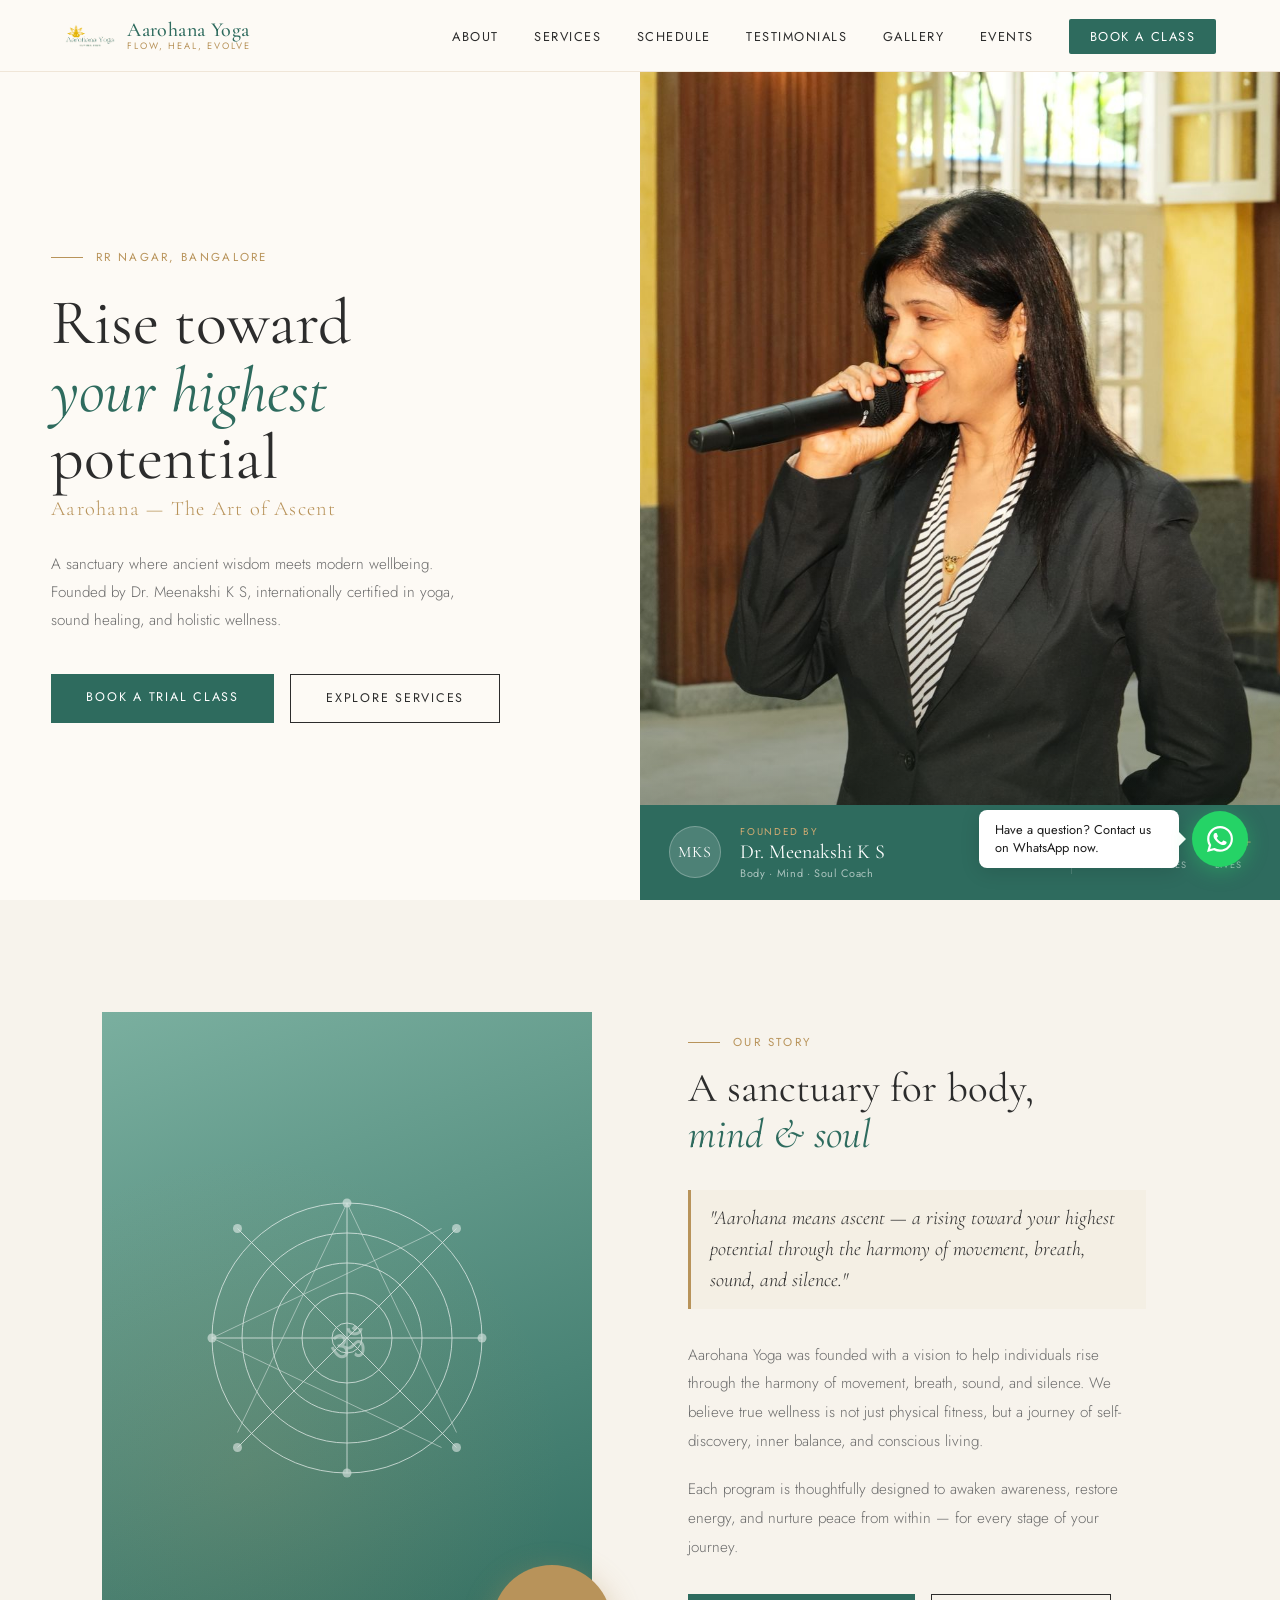
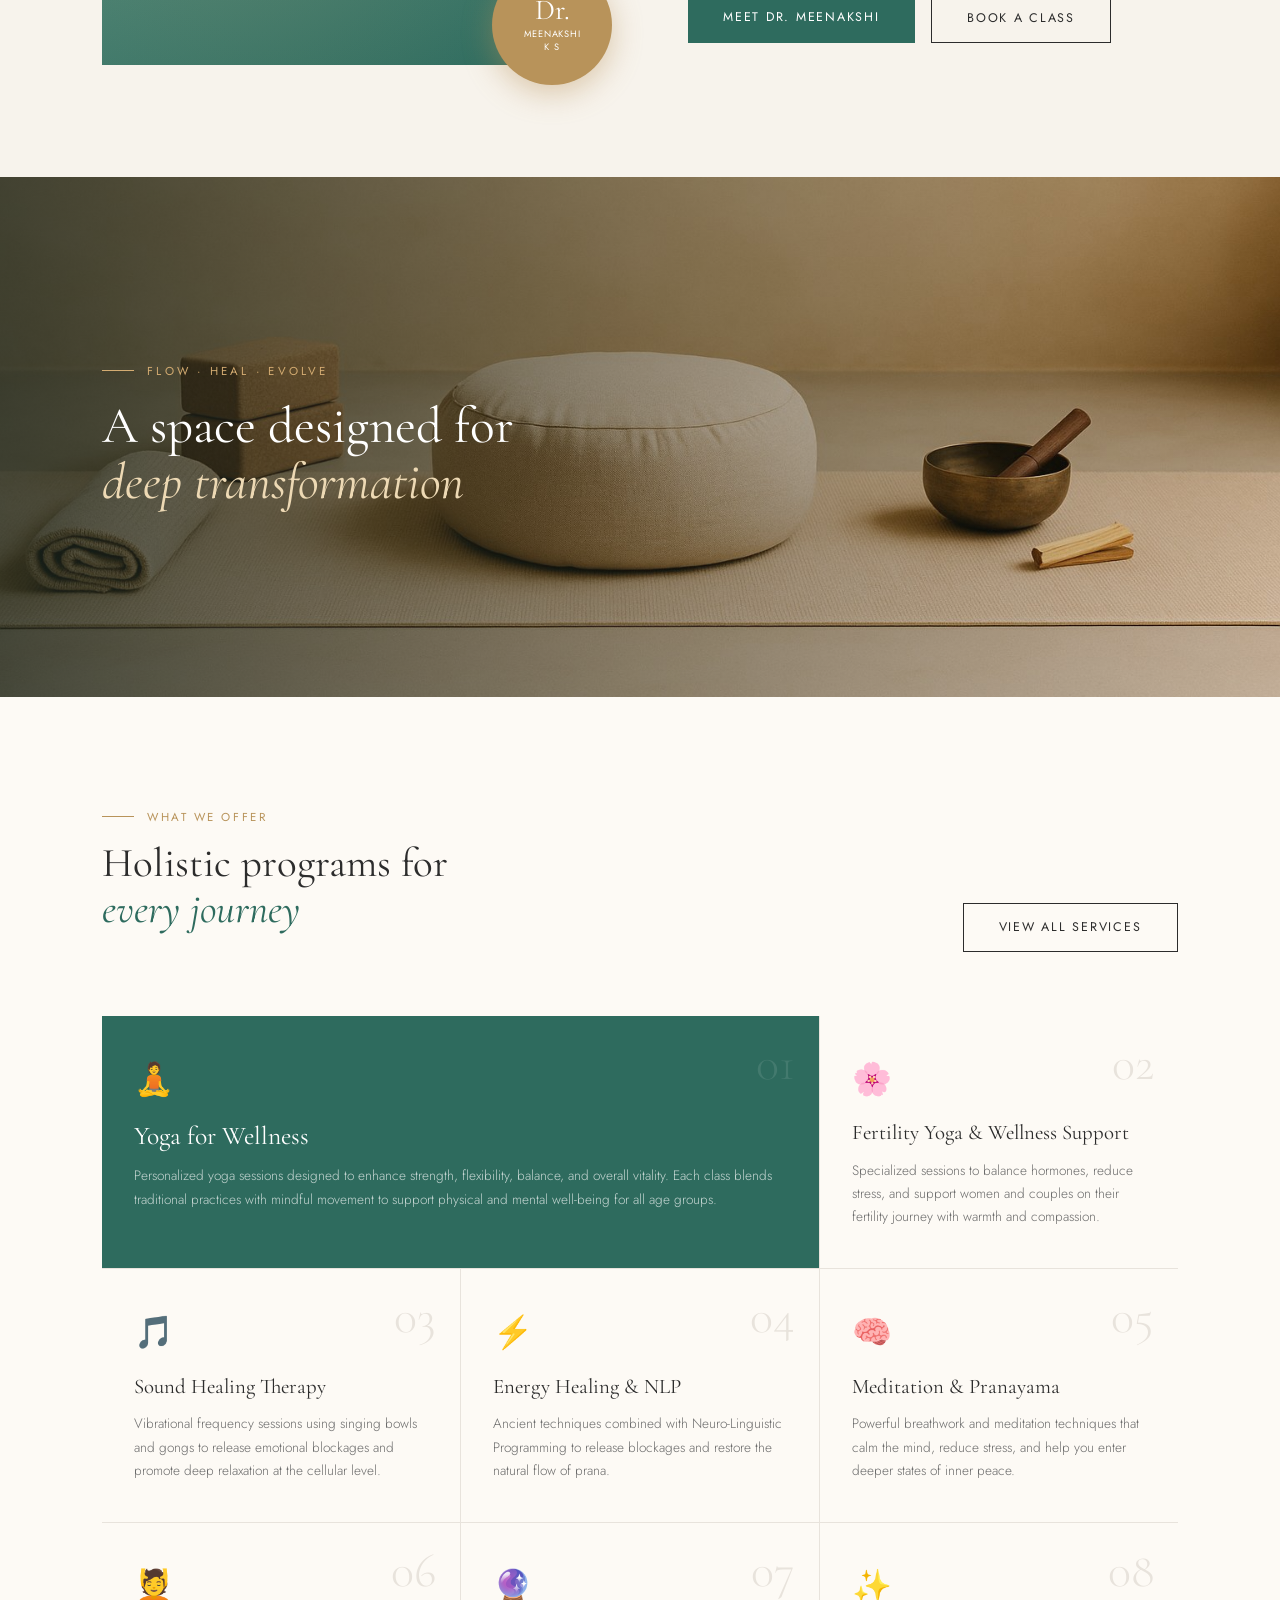
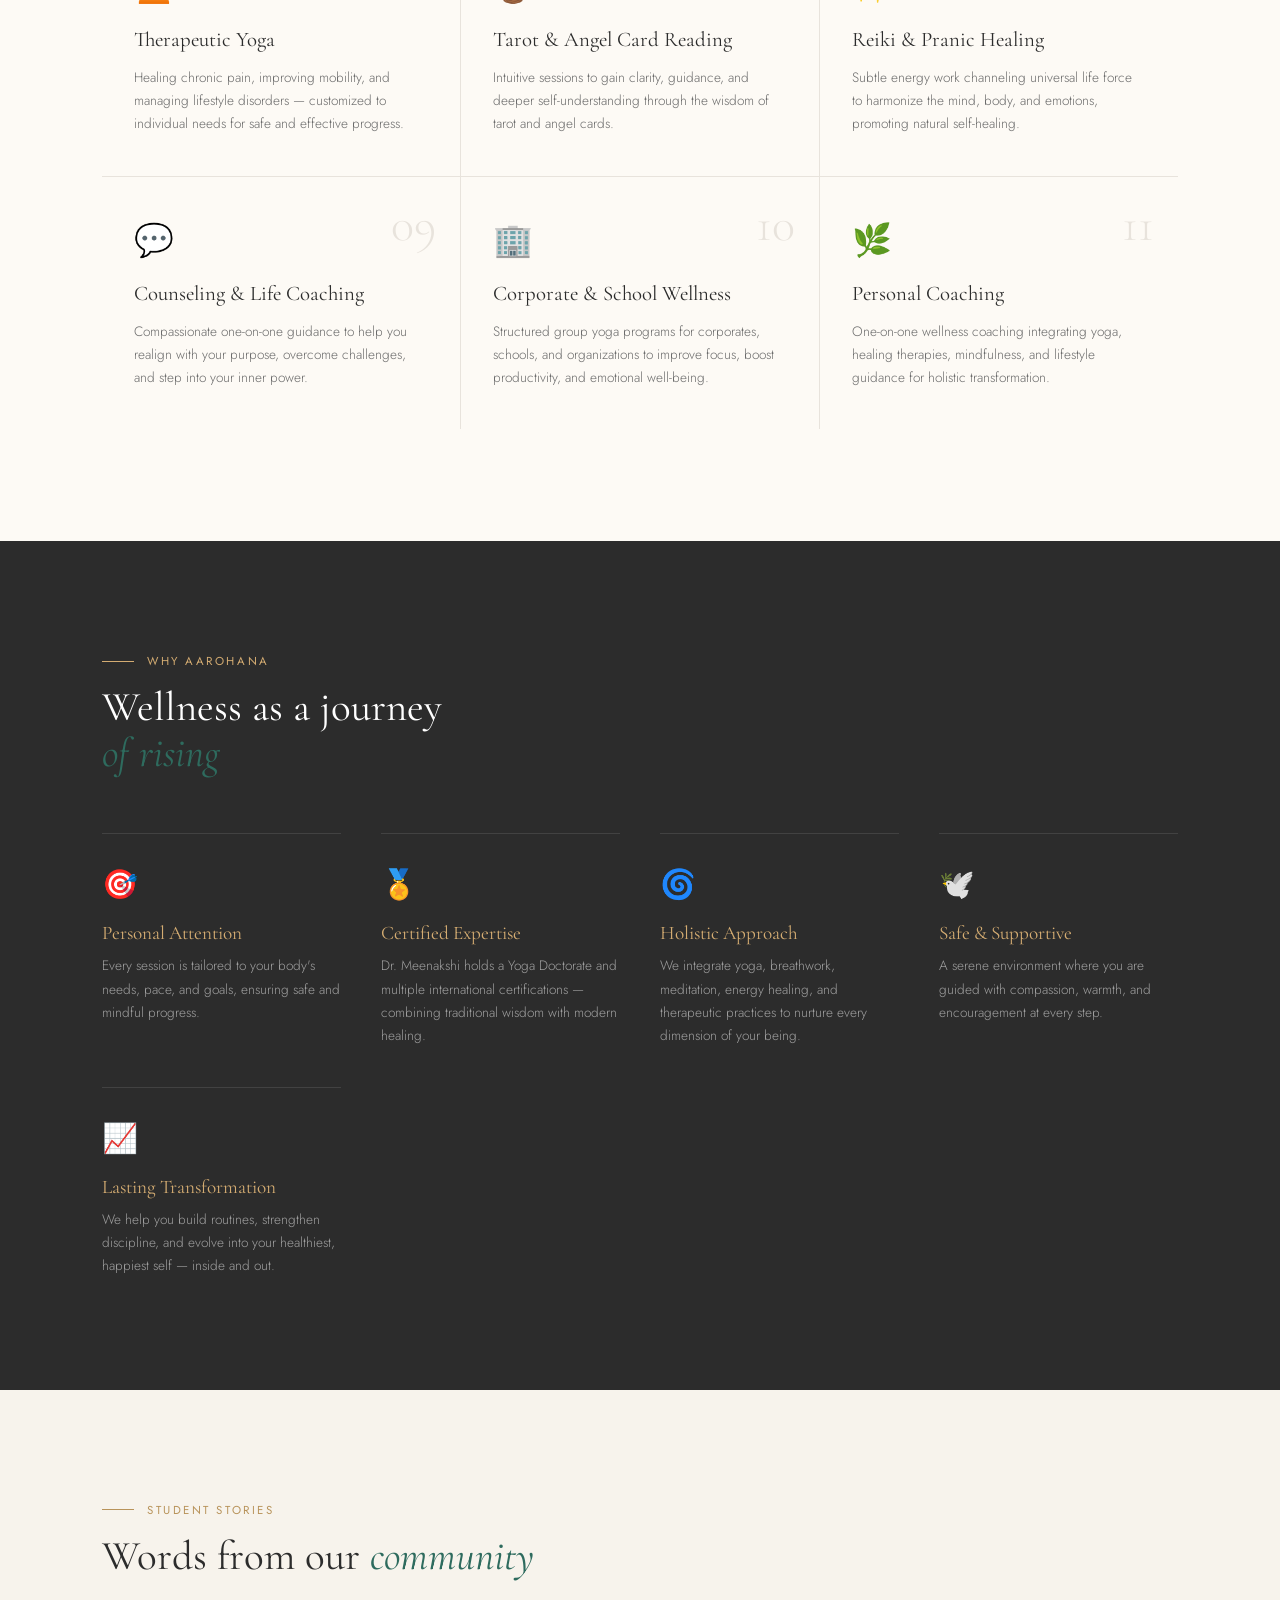
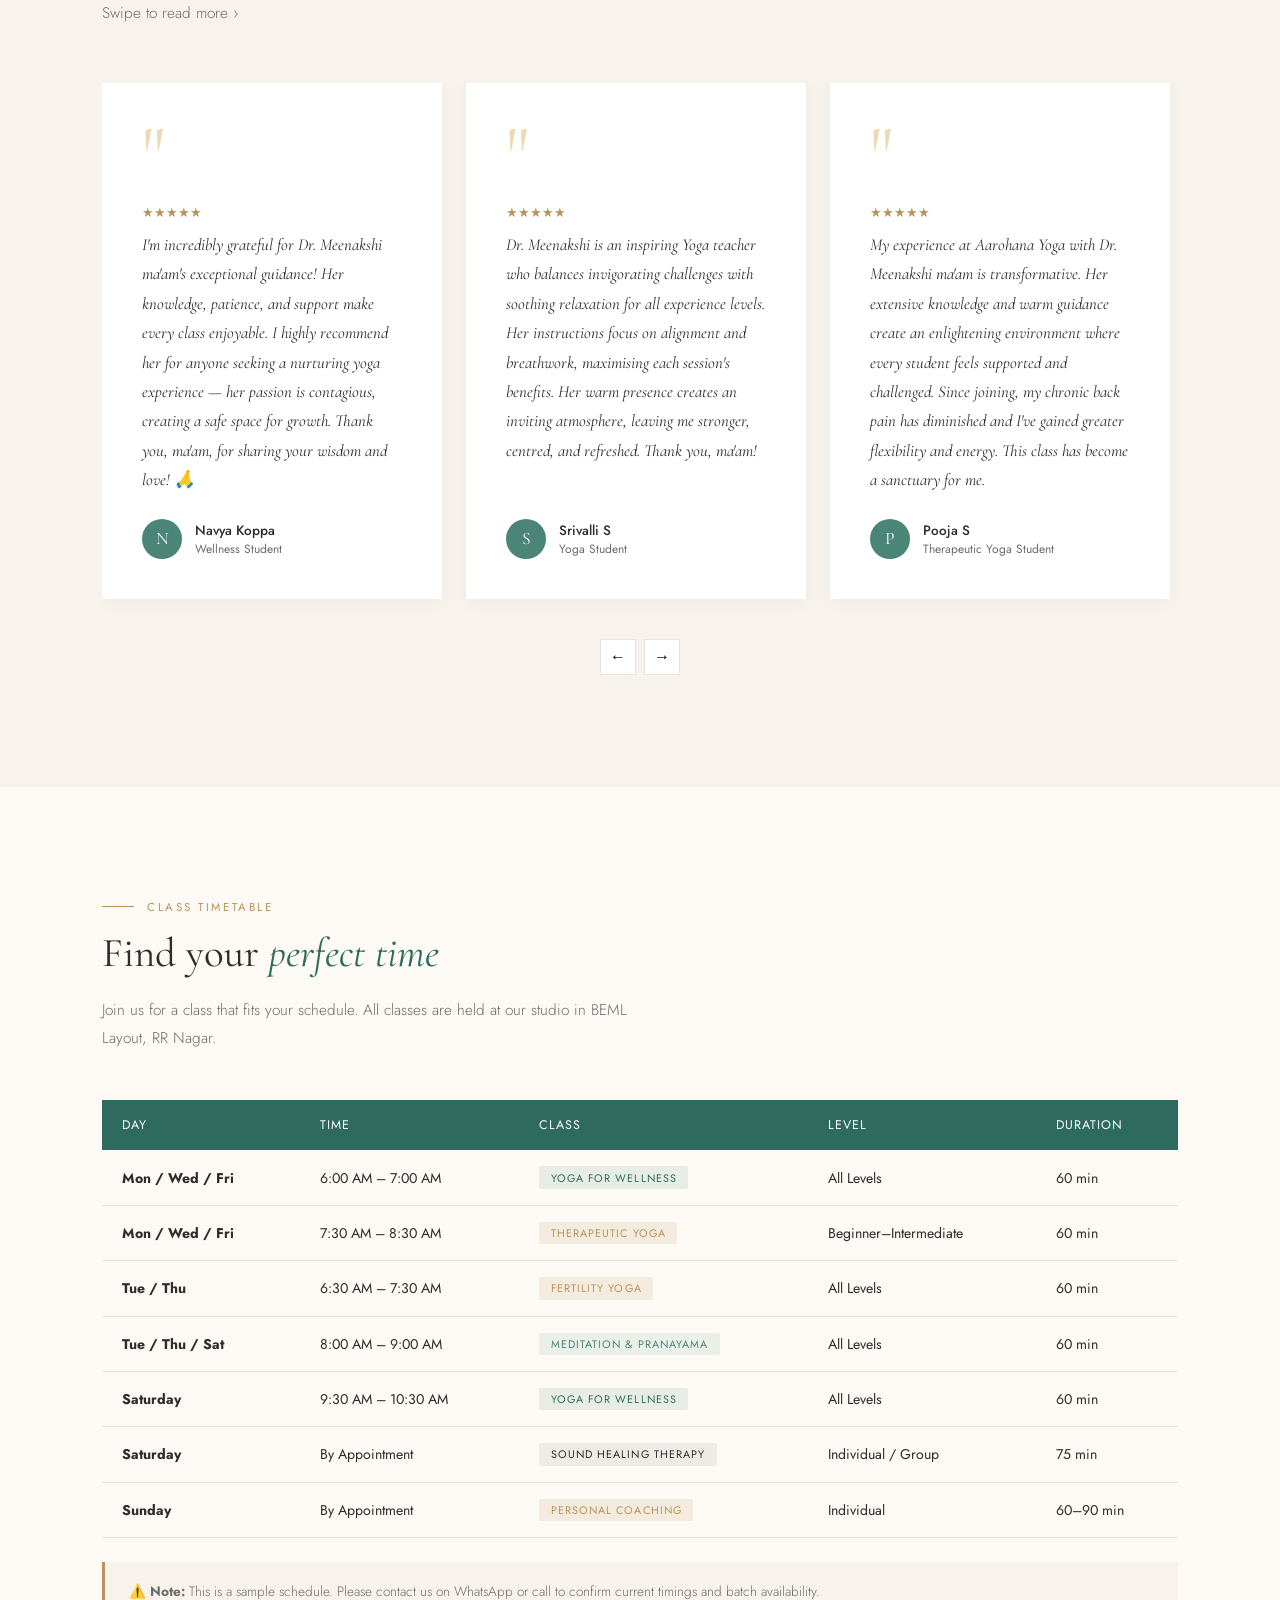
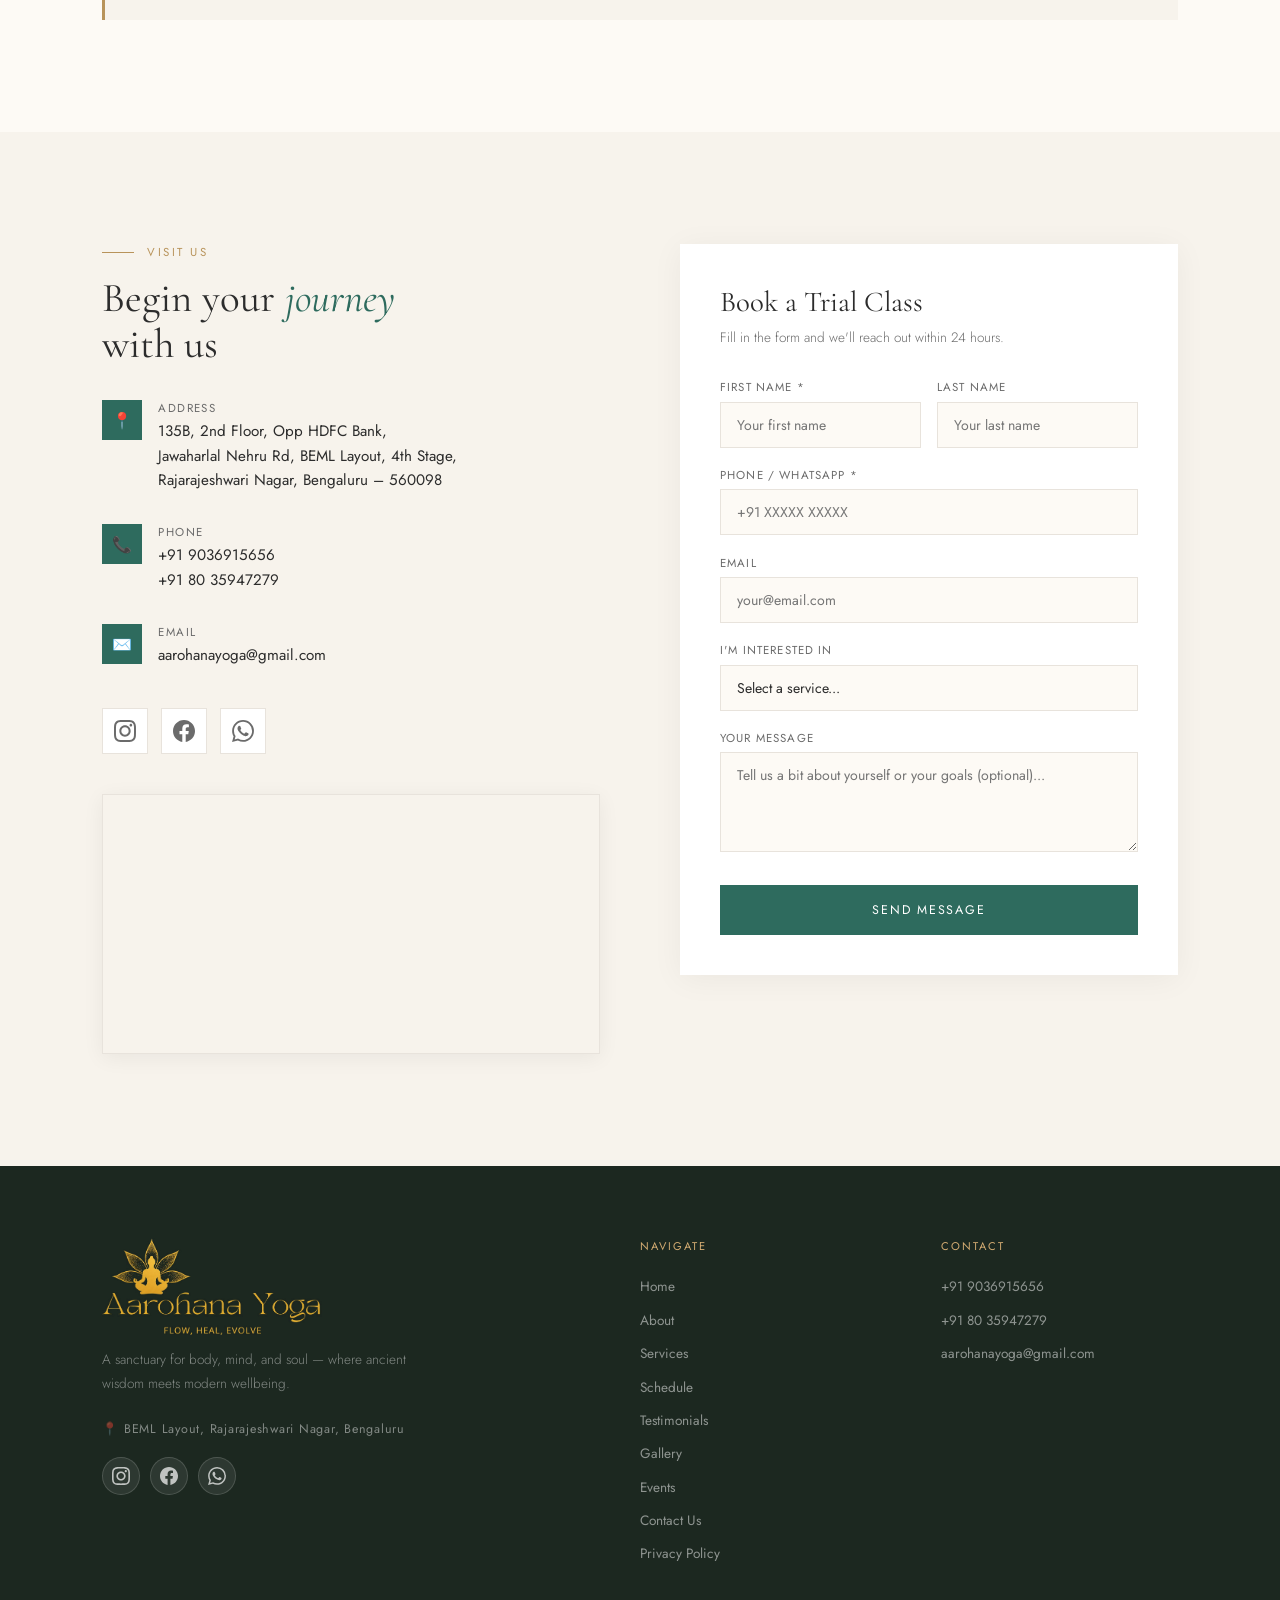
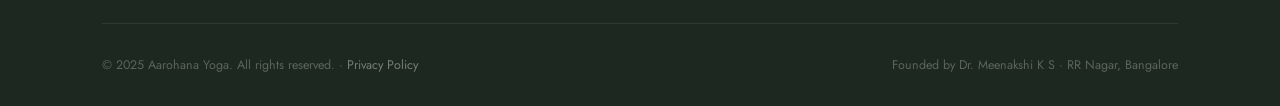
==== commit e1a04fa7: "Add files via upload" ====
--- a/index.html
+++ b/index.html
@@ -64,7 +64,11 @@
   }
   </script>
   <link rel="icon" type="image/x-icon" href="images/favicon.ico" />
-  <link rel="apple-touch-icon" href="images/apple-touch-icon.png" />
+  <link rel="icon" type="image/png" sizes="16x16" href="images/favicon-16.png" />
+  <link rel="icon" type="image/png" sizes="32x32" href="images/favicon-32.png" />
+  <link rel="icon" type="image/png" sizes="192x192" href="images/favicon-192.png" />
+  <link rel="icon" type="image/png" sizes="512x512" href="images/favicon-512.png" />
+  <link rel="apple-touch-icon" sizes="180x180" href="images/apple-touch-icon.png" />
   <link rel="preconnect" href="https://fonts.googleapis.com"/>
   <link rel="preconnect" href="https://fonts.gstatic.com" crossorigin/>
   <link href="https://fonts.googleapis.com/css2?family=Cormorant+Garamond:ital,wght@0,300;0,400;0,500;0,600;1,300;1,400&family=Jost:wght@300;400;500&display=swap" rel="stylesheet"/>
@@ -863,7 +867,7 @@
   <path d="M24 12.073c0-6.627-5.373-12-12-12s-12 5.373-12 12c0 5.99 4.388 10.954 10.125 11.854v-8.385H7.078v-3.47h3.047V9.43c0-3.007 1.792-4.669 4.533-4.669 1.312 0 2.686.235 2.686.235v2.953H15.83c-1.491 0-1.956.925-1.956 1.874v2.25h3.328l-.532 3.47h-2.796v8.385C19.612 23.027 24 18.062 24 12.073z"/>
 </svg>
       </a>
-      <a href="http://wa.me/919036915656" target="_blank" class="social-btn social-whatsapp" title="WhatsApp">
+      <a href="http://wa.me/919036915656?text=Hi%2C+I%27d+like+to+book+a+trial+class+at+Aarohana+Yoga.+Could+you+please+share+the+available+timings%3F+Could+you+please+share+the+available+timings%3F" target="_blank" class="social-btn social-whatsapp" title="WhatsApp">
         <svg xmlns="http://www.w3.org/2000/svg" viewBox="0 0 24 24" width="22" height="22" fill="currentColor">
   <path d="M17.472 14.382c-.297-.149-1.758-.867-2.03-.967-.273-.099-.471-.148-.67.15-.197.297-.767.966-.94 1.164-.173.199-.347.223-.644.075-.297-.15-1.255-.463-2.39-1.475-.883-.788-1.48-1.761-1.653-2.059-.173-.297-.018-.458.13-.606.134-.133.298-.347.446-.52.149-.174.198-.298.298-.497.099-.198.05-.371-.025-.52-.075-.149-.669-1.612-.916-2.207-.242-.579-.487-.5-.669-.51-.173-.008-.371-.01-.57-.01-.198 0-.52.074-.792.372-.272.297-1.04 1.016-1.04 2.479 0 1.462 1.065 2.875 1.213 3.074.149.198 2.096 3.2 5.077 4.487.709.306 1.262.489 1.694.625.712.227 1.36.195 1.871.118.571-.085 1.758-.719 2.006-1.413.248-.694.248-1.289.173-1.413-.074-.124-.272-.198-.57-.347m-5.421 7.403h-.004a9.87 9.87 0 01-5.031-1.378l-.361-.214-3.741.982.998-3.648-.235-.374a9.86 9.86 0 01-1.51-5.26c.001-5.45 4.436-9.884 9.888-9.884 2.64 0 5.122 1.03 6.988 2.898a9.825 9.825 0 012.893 6.994c-.003 5.45-4.437 9.884-9.885 9.884m8.413-18.297A11.815 11.815 0 0012.05 0C5.495 0 .16 5.335.157 11.892c0 2.096.547 4.142 1.588 5.945L.057 24l6.305-1.654a11.882 11.882 0 005.683 1.448h.005c6.554 0 11.89-5.335 11.893-11.893a11.821 11.821 0 00-3.48-8.413z"/>
 </svg>
@@ -876,32 +880,73 @@
   <div class="contact-form reveal">
     <div class="form-title">Book a Trial Class</div>
     <div class="form-subtitle">Fill in the form and we'll reach out within 24 hours.</div>
-    <div class="form-row">
-      <div class="form-group"><label>First Name *</label><input type="text" placeholder="Your first name"/></div>
-      <div class="form-group"><label>Last Name</label><input type="text" placeholder="Your last name"/></div>
-    </div>
-    <div class="form-group"><label>Phone / WhatsApp *</label><input type="tel" placeholder="+91 XXXXX XXXXX"/></div>
-    <div class="form-group"><label>Email</label><input type="email" placeholder="your@email.com"/></div>
-    <div class="form-group">
-      <label>I'm interested in</label>
-      <select>
-        <option value="">Select a service...</option>
-        <option>Yoga for Wellness</option>
-        <option>Fertility Yoga</option>
-        <option>Sound Healing Therapy</option>
-        <option>Therapeutic Yoga</option>
-        <option>Meditation & Pranayama</option>
-        <option>Energy Healing & NLP</option>
-        <option>Personal Coaching</option>
-        <option>Reiki & Pranic Healing</option>
-        <option>Corporate / School Wellness</option>
-        <option>Other / Not sure yet</option>
-      </select>
-    </div>
-    <div class="form-group"><label>Your Message</label><textarea placeholder="Tell us a bit about yourself or your goals (optional)..."></textarea></div>
-    <button class="form-submit">Send Message</button>
+    <form id="contactForm" action="https://formspree.io/f/xykoyqay" method="POST" novalidate>
+      <div class="form-row">
+        <div class="form-group"><label for="firstName">First Name *</label><input id="firstName" name="firstName" type="text" placeholder="Your first name" required/></div>
+        <div class="form-group"><label for="lastName">Last Name</label><input id="lastName" name="lastName" type="text" placeholder="Your last name"/></div>
+      </div>
+      <div class="form-group"><label for="phone">Phone / WhatsApp *</label><input id="phone" name="phone" type="tel" placeholder="+91 XXXXX XXXXX" required/></div>
+      <div class="form-group"><label for="email">Email</label><input id="email" name="email" type="email" placeholder="your@email.com"/></div>
+      <div class="form-group">
+        <label for="service">I'm interested in</label>
+        <select id="service" name="service">
+          <option value="">Select a service...</option>
+          <option>Yoga for Wellness</option>
+          <option>Fertility Yoga</option>
+          <option>Sound Healing Therapy</option>
+          <option>Therapeutic Yoga</option>
+          <option>Meditation & Pranayama</option>
+          <option>Energy Healing & NLP</option>
+          <option>Personal Coaching</option>
+          <option>Reiki & Pranic Healing</option>
+          <option>Corporate / School Wellness</option>
+          <option>Other / Not sure yet</option>
+        </select>
+      </div>
+      <div class="form-group"><label for="message">Your Message</label><textarea id="message" name="message" placeholder="Tell us a bit about yourself or your goals (optional)..."></textarea></div>
+      <button type="submit" class="form-submit" id="formSubmitBtn">Send Message</button>
+      <div id="formSuccess" style="display:none;margin-top:1rem;padding:1rem 1.2rem;background:rgba(46,107,94,0.08);border-left:3px solid var(--teal);color:var(--teal);font-size:0.9rem;">
+        ✓ Thank you! We'll be in touch within 24 hours.
+      </div>
+      <div id="formError" style="display:none;margin-top:1rem;padding:1rem 1.2rem;background:rgba(180,50,50,0.07);border-left:3px solid #c0392b;color:#c0392b;font-size:0.9rem;">
+        Something went wrong. Please try again or <a href="http://wa.me/919036915656?text=Hi%2C+I%27d+like+to+book+a+trial+class+at+Aarohana+Yoga.+Could+you+please+share+the+available+timings%3F" style="color:#c0392b;">reach us on WhatsApp</a>.
+      </div>
+    </form>
   </div>
 </section>
+<script>
+(function() {
+  var form = document.getElementById('contactForm');
+  var btn  = document.getElementById('formSubmitBtn');
+  var ok   = document.getElementById('formSuccess');
+  var err  = document.getElementById('formError');
+  if (!form) return;
+  form.addEventListener('submit', function(e) {
+    e.preventDefault();
+    ok.style.display = 'none';
+    err.style.display = 'none';
+    btn.textContent = 'Sending…';
+    btn.disabled = true;
+    fetch(form.action, {
+      method: 'POST',
+      body: new FormData(form),
+      headers: { 'Accept': 'application/json' }
+    }).then(function(res) {
+      if (res.ok) {
+        ok.style.display = 'block';
+        form.reset();
+      } else {
+        err.style.display = 'block';
+      }
+    }).catch(function() {
+      err.style.display = 'block';
+    }).finally(function() {
+      btn.textContent = 'Send Message';
+      btn.disabled = false;
+    });
+  });
+})();
+</script>
 
 <footer>
   <div class="footer-grid">
@@ -914,7 +959,7 @@
       <div class="footer-social">
         <a href="https://www.instagram.com/aarohanayoga" target="_blank" class="footer-social-btn" title="Instagram" rel="noopener noreferrer"><svg xmlns="http://www.w3.org/2000/svg" viewBox="0 0 24 24" width="18" height="18"><path fill="rgba(255,255,255,0.7)" d="M12 2.163c3.204 0 3.584.012 4.85.07 3.252.148 4.771 1.691 4.919 4.919.058 1.265.069 1.645.069 4.849 0 3.205-.012 3.584-.069 4.849-.149 3.225-1.664 4.771-4.919 4.919-1.266.058-1.644.07-4.85.07-3.204 0-3.584-.012-4.849-.07-3.26-.149-4.771-1.699-4.919-4.92-.058-1.265-.07-1.644-.07-4.849 0-3.204.013-3.583.07-4.849.149-3.227 1.664-4.771 4.919-4.919 1.266-.057 1.645-.069 4.849-.069zm0-2.163c-3.259 0-3.667.014-4.947.072-4.358.2-6.78 2.618-6.98 6.98-.059 1.281-.073 1.689-.073 4.948 0 3.259.014 3.668.072 4.948.2 4.358 2.618 6.78 6.98 6.98 1.281.058 1.689.072 4.948.072 3.259 0 3.668-.014 4.948-.072 4.354-.2 6.782-2.618 6.979-6.98.059-1.28.073-1.689.073-4.948 0-3.259-.014-3.667-.072-4.947-.196-4.354-2.617-6.78-6.979-6.98-1.281-.059-1.69-.073-4.949-.073zm0 5.838c-3.403 0-6.162 2.759-6.162 6.162s2.759 6.163 6.162 6.163 6.162-2.759 6.162-6.163c0-3.403-2.759-6.162-6.162-6.162zm0 10.162c-2.209 0-4-1.79-4-4 0-2.209 1.791-4 4-4s4 1.791 4 4c0 2.21-1.791 4-4 4zm6.406-11.845c-.796 0-1.441.645-1.441 1.44s.645 1.44 1.441 1.44c.795 0 1.439-.645 1.439-1.44s-.644-1.44-1.439-1.44z"/></svg></a>
         <a href="https://www.facebook.com/share/173X7oMKS6/" target="_blank" class="footer-social-btn" title="Facebook" rel="noopener noreferrer"><svg xmlns="http://www.w3.org/2000/svg" viewBox="0 0 24 24" width="18" height="18"><path fill="rgba(255,255,255,0.7)" d="M24 12.073c0-6.627-5.373-12-12-12s-12 5.373-12 12c0 5.99 4.388 10.954 10.125 11.854v-8.385H7.078v-3.47h3.047V9.43c0-3.007 1.792-4.669 4.533-4.669 1.312 0 2.686.235 2.686.235v2.953H15.83c-1.491 0-1.956.925-1.956 1.874v2.25h3.328l-.532 3.47h-2.796v8.385C19.612 23.027 24 18.062 24 12.073z"/></svg></a>
-        <a href="http://wa.me/919036915656" target="_blank" class="footer-social-btn" title="WhatsApp" rel="noopener noreferrer"><svg xmlns="http://www.w3.org/2000/svg" viewBox="0 0 24 24" width="18" height="18"><path fill="rgba(255,255,255,0.7)" d="M17.472 14.382c-.297-.149-1.758-.867-2.03-.967-.273-.099-.471-.148-.67.15-.197.297-.767.966-.94 1.164-.173.199-.347.223-.644.075-.297-.15-1.255-.463-2.39-1.475-.883-.788-1.48-1.761-1.653-2.059-.173-.297-.018-.458.13-.606.134-.133.298-.347.446-.52.149-.174.198-.298.298-.497.099-.198.05-.371-.025-.52-.075-.149-.669-1.612-.916-2.207-.242-.579-.487-.5-.669-.51-.173-.008-.371-.01-.57-.01-.198 0-.52.074-.792.372-.272.297-1.04 1.016-1.04 2.479 0 1.462 1.065 2.875 1.213 3.074.149.198 2.096 3.2 5.077 4.487.709.306 1.262.489 1.694.625.712.227 1.36.195 1.871.118.571-.085 1.758-.719 2.006-1.413.248-.694.248-1.289.173-1.413-.074-.124-.272-.198-.57-.347m-5.421 7.403h-.004a9.87 9.87 0 01-5.031-1.378l-.361-.214-3.741.982.998-3.648-.235-.374a9.86 9.86 0 01-1.51-5.26c.001-5.45 4.436-9.884 9.888-9.884 2.64 0 5.122 1.03 6.988 2.898a9.825 9.825 0 012.893 6.994c-.003 5.45-4.437 9.884-9.885 9.884m8.413-18.297A11.815 11.815 0 0012.05 0C5.495 0 .16 5.335.157 11.892c0 2.096.547 4.142 1.588 5.945L.057 24l6.305-1.654a11.882 11.882 0 005.683 1.448h.005c6.554 0 11.89-5.335 11.893-11.893a11.821 11.821 0 00-3.48-8.413z"/></svg></a>
+        <a href="http://wa.me/919036915656?text=Hi%2C+I+visited+the+Aarohana+Yoga+website+and+I%27d+love+to+know+more+about+your+classes+and+services.+Could+you+please+help+me%3F" target="_blank" class="footer-social-btn" title="WhatsApp" rel="noopener noreferrer"><svg xmlns="http://www.w3.org/2000/svg" viewBox="0 0 24 24" width="18" height="18"><path fill="rgba(255,255,255,0.7)" d="M17.472 14.382c-.297-.149-1.758-.867-2.03-.967-.273-.099-.471-.148-.67.15-.197.297-.767.966-.94 1.164-.173.199-.347.223-.644.075-.297-.15-1.255-.463-2.39-1.475-.883-.788-1.48-1.761-1.653-2.059-.173-.297-.018-.458.13-.606.134-.133.298-.347.446-.52.149-.174.198-.298.298-.497.099-.198.05-.371-.025-.52-.075-.149-.669-1.612-.916-2.207-.242-.579-.487-.5-.669-.51-.173-.008-.371-.01-.57-.01-.198 0-.52.074-.792.372-.272.297-1.04 1.016-1.04 2.479 0 1.462 1.065 2.875 1.213 3.074.149.198 2.096 3.2 5.077 4.487.709.306 1.262.489 1.694.625.712.227 1.36.195 1.871.118.571-.085 1.758-.719 2.006-1.413.248-.694.248-1.289.173-1.413-.074-.124-.272-.198-.57-.347m-5.421 7.403h-.004a9.87 9.87 0 01-5.031-1.378l-.361-.214-3.741.982.998-3.648-.235-.374a9.86 9.86 0 01-1.51-5.26c.001-5.45 4.436-9.884 9.888-9.884 2.64 0 5.122 1.03 6.988 2.898a9.825 9.825 0 012.893 6.994c-.003 5.45-4.437 9.884-9.885 9.884m8.413-18.297A11.815 11.815 0 0012.05 0C5.495 0 .16 5.335.157 11.892c0 2.096.547 4.142 1.588 5.945L.057 24l6.305-1.654a11.882 11.882 0 005.683 1.448h.005c6.554 0 11.89-5.335 11.893-11.893a11.821 11.821 0 00-3.48-8.413z"/></svg></a>
       </div>
     </div>
     <div>
@@ -928,6 +973,7 @@
         <li><a href="pages/gallery.html">Gallery</a></li>
         <li><a href="pages/events.html">Events</a></li>
         <li><a href="index.html#contact">Contact Us</a></li>
+        <li><a href="pages/privacy.html">Privacy Policy</a></li>
       </ul>
     </div>
     <div>
@@ -940,7 +986,7 @@
     </div>
   </div>
   <div class="footer-bottom">
-    <span>© 2025 Aarohana Yoga. All rights reserved.</span>
+    <span>© 2025 Aarohana Yoga. All rights reserved. · <a href="privacy.html" style="color:rgba(255,255,255,0.4);text-decoration:none;">Privacy Policy</a></span>
     <span>Founded by Dr. Meenakshi K S · RR Nagar, Bangalore</span>
   </div>
 </footer>
@@ -950,7 +996,7 @@
     <span>Have a question? Contact us on WhatsApp now.</span>
     <div class="wa-tooltip-arrow"></div>
   </div>
-  <a href="http://wa.me/919036915656" class="wa-float" target="_blank" title="Chat on WhatsApp">
+  <a href="http://wa.me/919036915656?text=Hi%2C+I+visited+the+Aarohana+Yoga+website+and+I%27d+love+to+know+more+about+your+classes+and+services.+Could+you+please+help+me%3F" class="wa-float" target="_blank" title="Chat on WhatsApp">
     <svg xmlns="http://www.w3.org/2000/svg" viewBox="0 0 24 24" width="26" height="26" fill="white">
   <path d="M17.472 14.382c-.297-.149-1.758-.867-2.03-.967-.273-.099-.471-.148-.67.15-.197.297-.767.966-.94 1.164-.173.199-.347.223-.644.075-.297-.15-1.255-.463-2.39-1.475-.883-.788-1.48-1.761-1.653-2.059-.173-.297-.018-.458.13-.606.134-.133.298-.347.446-.52.149-.174.198-.298.298-.497.099-.198.05-.371-.025-.52-.075-.149-.669-1.612-.916-2.207-.242-.579-.487-.5-.669-.51-.173-.008-.371-.01-.57-.01-.198 0-.52.074-.792.372-.272.297-1.04 1.016-1.04 2.479 0 1.462 1.065 2.875 1.213 3.074.149.198 2.096 3.2 5.077 4.487.709.306 1.262.489 1.694.625.712.227 1.36.195 1.871.118.571-.085 1.758-.719 2.006-1.413.248-.694.248-1.289.173-1.413-.074-.124-.272-.198-.57-.347m-5.421 7.403h-.004a9.87 9.87 0 01-5.031-1.378l-.361-.214-3.741.982.998-3.648-.235-.374a9.86 9.86 0 01-1.51-5.26c.001-5.45 4.436-9.884 9.888-9.884 2.64 0 5.122 1.03 6.988 2.898a9.825 9.825 0 012.893 6.994c-.003 5.45-4.437 9.884-9.885 9.884m8.413-18.297A11.815 11.815 0 0012.05 0C5.495 0 .16 5.335.157 11.892c0 2.096.547 4.142 1.588 5.945L.057 24l6.305-1.654a11.882 11.882 0 005.683 1.448h.005c6.554 0 11.89-5.335 11.893-11.893a11.821 11.821 0 00-3.48-8.413z"/>
 </svg>
--- a/css/main.css
+++ b/css/main.css
@@ -242,15 +242,13 @@
   margin-bottom: 2rem;
 }
 .footer-brand {
-  display: flex;
-  align-items: center;
-  gap: 1rem;
-  margin-bottom: 1rem;
+  display: block;
+  margin-bottom: 0.8rem;
 }
 .footer-logo-img {
+  display: block;
+  width: 220px;
   height: auto;
-  width: 220px;
-  display: block;
 }
 .footer-brand-text { display: flex; flex-direction: column; gap: 0.15rem; }
 .footer-brand-name {
@@ -362,39 +360,87 @@
 .reveal.visible { opacity: 1; transform: none; }
 
 /* ── PAGE HERO (inner pages) ── */
+/* ── PAGE HERO (shared — matches services page design) ── */
 .page-hero {
+  background: linear-gradient(130deg, #0f2b24 0%, var(--teal) 55%, #2a5c50 100%);
+  padding: 0 8%;
   padding-top: 72px;
-  background: linear-gradient(135deg, var(--teal) 0%, var(--color-primary-dk) 100%);
+  min-height: 420px;
   position: relative; overflow: hidden;
-  min-height: 300px;
-  display: flex; align-items: center;
-}
+  display: grid;
+  grid-template-columns: 1fr 1fr;
+  align-items: center;
+  gap: 4rem;
+}
+/* diagonal gold accent stripe */
+.page-hero::before {
+  content: '';
+  position: absolute; top: 0; right: 0; bottom: 0;
+  width: 42%;
+  background: linear-gradient(160deg, rgba(184,147,90,0.12) 0%, rgba(184,147,90,0.04) 100%);
+  clip-path: polygon(12% 0%, 100% 0%, 100% 100%, 0% 100%);
+  pointer-events: none;
+}
+/* large rotating OM watermark */
 .page-hero::after {
-  content: '';
-  position: absolute; inset: 0;
-  background: radial-gradient(circle at 80% 50%, rgba(184,147,90,0.18) 0%, transparent 60%);
-}
-.page-hero-inner { position: relative; z-index: 2; padding: 4rem 8%; }
+  content: 'ॐ'; font-family: serif;
+  font-size: 28rem; color: rgba(255,255,255,0.05);
+  position: absolute; right: -2rem; top: 50%;
+  transform: translateY(-50%);
+  line-height: 1; pointer-events: none;
+  animation: heroOmSpin 120s linear infinite;
+}
+@keyframes heroOmSpin {
+  from { transform: translateY(-50%) rotate(0deg); }
+  to   { transform: translateY(-50%) rotate(360deg); }
+}
+.page-hero-left  { position: relative; z-index: 2; padding: 4rem 0; }
+.page-hero-right { position: relative; z-index: 2; display: flex; flex-direction: column; gap: 1.2rem; }
 .page-hero-tag {
   font-size: 0.72rem; letter-spacing: 0.22em;
   text-transform: uppercase; color: var(--gold-light);
-  display: flex; align-items: center; gap: 0.8rem; margin-bottom: 1rem;
+  display: flex; align-items: center; gap: 0.8rem; margin-bottom: 1.2rem;
 }
 .page-hero-tag::before { content: ''; display: block; width: 32px; height: 1px; background: var(--gold-light); }
-.page-hero h1 { font-size: clamp(2.8rem, 5vw, 4.5rem); color: white; line-height: 1.1; margin-bottom: 1rem; }
-.page-hero h1 em { font-style: italic; color: var(--gold-pale); }
-.page-hero-desc { font-size: 1rem; color: rgba(255,255,255,0.7); max-width: 560px; line-height: 1.8; font-weight: 300; }
-.hero-om {
-  position: absolute; right: 6%; top: 50%; transform: translateY(-50%);
-  font-size: 18rem; color: rgba(255,255,255,0.05);
-  font-family: serif; z-index: 1; line-height: 1;
-  animation: heroOmSpin 90s linear infinite;
-  transform-origin: center center;
-  pointer-events: none; user-select: none;
-}
-@keyframes heroOmSpin {
-  from { transform: translateY(-50%) rotate(0deg); }
-  to   { transform: translateY(-50%) rotate(360deg); }
+.page-hero h1 {
+  font-family: var(--font-serif); font-size: clamp(2.8rem, 4.5vw, 5rem);
+  color: white; line-height: 1.0; margin: 0 0 0.5rem; font-weight: 400;
+}
+.page-hero h1 em { font-style: italic; color: var(--gold-pale); display: block; }
+.page-hero-desc {
+  font-size: 1rem; color: rgba(255,255,255,0.75);
+  line-height: 1.85; font-weight: 300;
+  max-width: 420px;
+  border-left: 2px solid rgba(184,147,90,0.4);
+  padding-left: 1.5rem;
+}
+/* stat pills (used on about + services) */
+.hero-stat-row { display: flex; gap: 1.2rem; flex-wrap: wrap; margin-top: 2rem; }
+.hero-stat-pill {
+  background: rgba(255,255,255,0.08); border: 1px solid rgba(255,255,255,0.15);
+  padding: 0.6rem 1.2rem; display: flex; flex-direction: column;
+  gap: 0.15rem; backdrop-filter: blur(4px);
+}
+.hero-stat-pill strong {
+  font-family: var(--font-serif); font-size: 1.6rem; color: var(--gold-pale);
+  line-height: 1; font-weight: 400;
+}
+.hero-stat-pill span { font-size: 0.65rem; letter-spacing: 0.14em; text-transform: uppercase; color: rgba(255,255,255,0.55); }
+/* tag pills (used on services right column) */
+.hero-tag-row { display: flex; flex-wrap: wrap; gap: 0.5rem; margin-top: 0.5rem; }
+.hero-tag-pill {
+  font-size: 0.68rem; letter-spacing: 0.1em; text-transform: uppercase;
+  color: rgba(255,255,255,0.5); border: 1px solid rgba(255,255,255,0.12);
+  padding: 0.3rem 0.75rem;
+}
+/* legacy .hero-om div — hidden now that ::after handles the OM */
+.hero-om { display: none; }
+/* responsive */
+@media (max-width: 900px) {
+  .page-hero { grid-template-columns: 1fr; padding: 72px 6% 3rem; min-height: auto; gap: 2rem; }
+  .page-hero::before { width: 100%; clip-path: none; }
+  .page-hero-left { padding: 2rem 0 0; }
+  .page-hero-right { padding-bottom: 2rem; }
 }
 
 /* ── RESPONSIVE ── */
